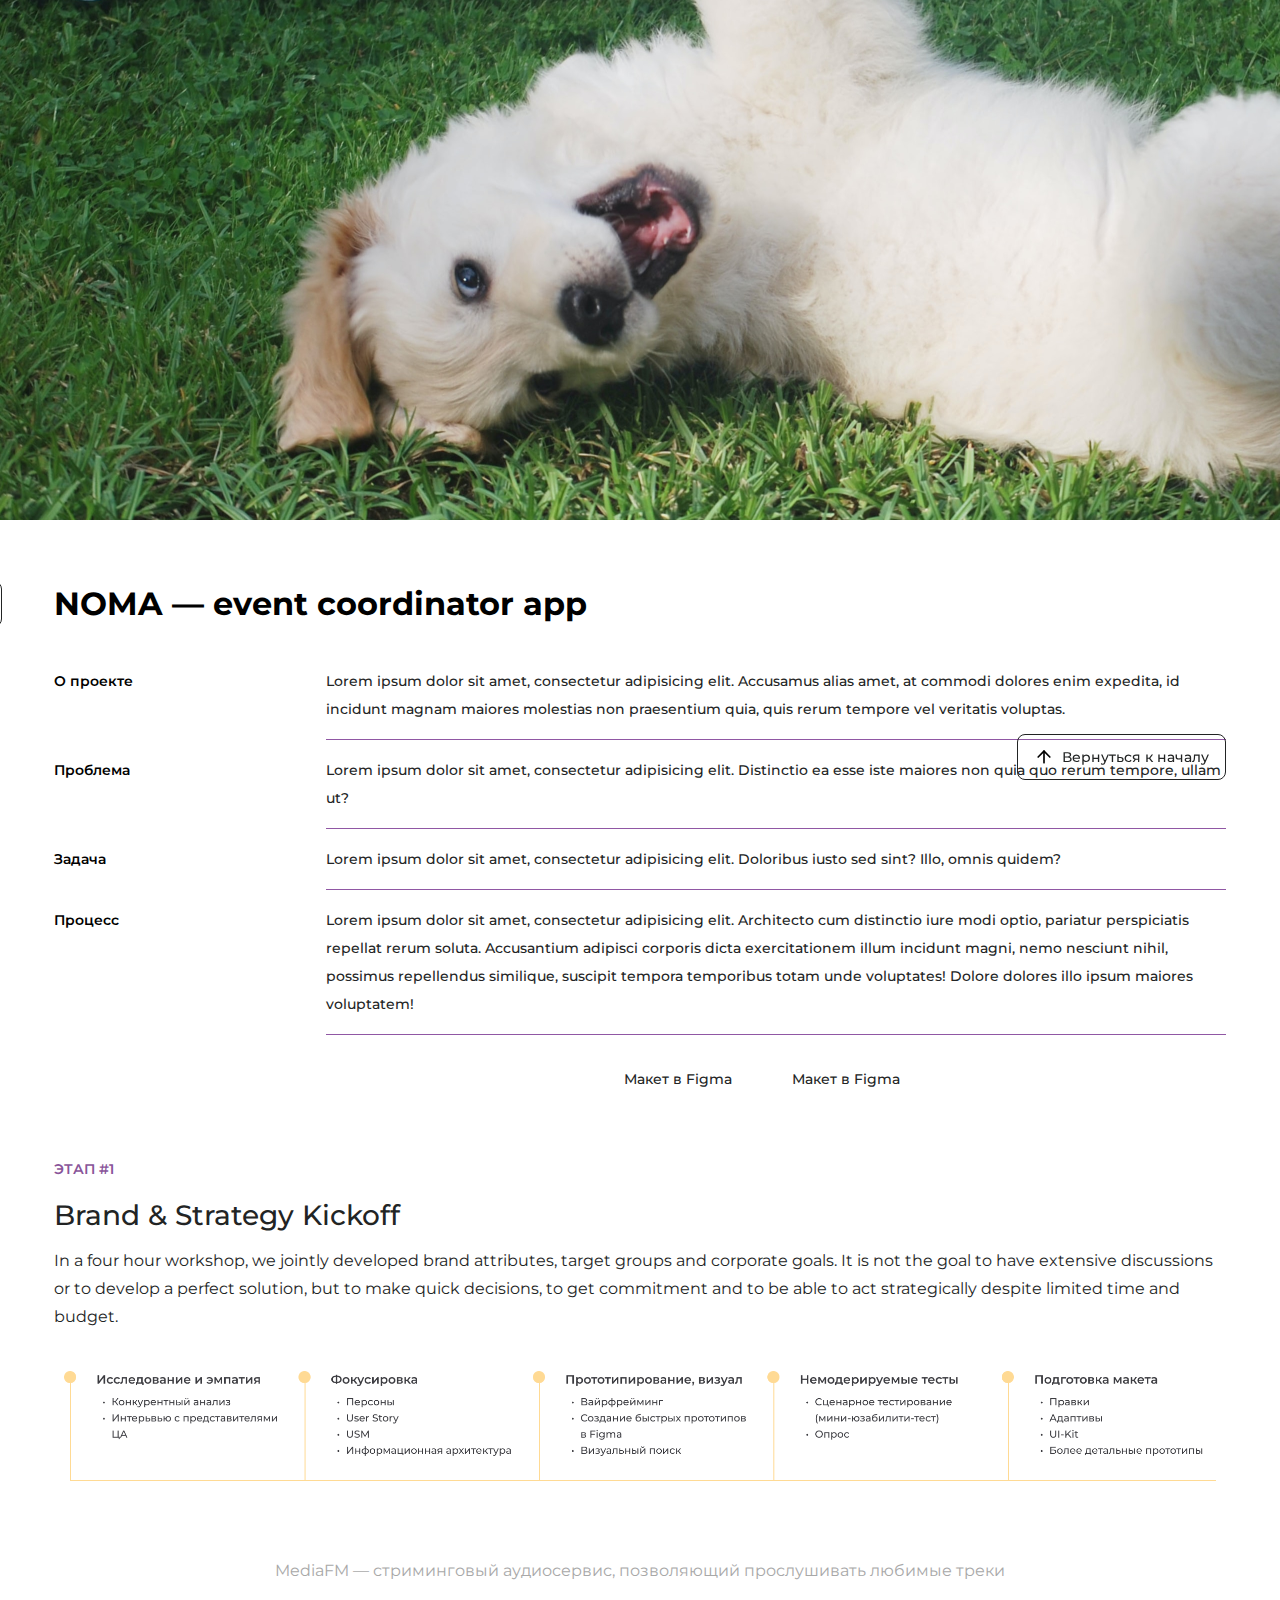
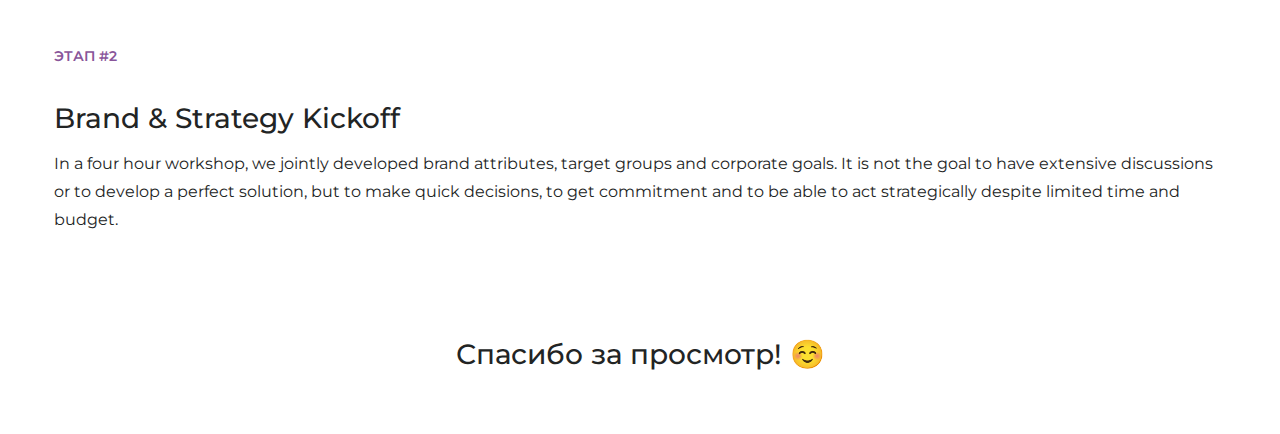
==== projects/1/index.html @ d19061b3 "update main page" ====
<!doctype html>
<html lang="ru">
<head>
    <meta charset="UTF-8">
    <meta name="viewport"
          content="width=device-width, user-scalable=no, initial-scale=1.0, maximum-scale=1.0, minimum-scale=1.0">
    <meta http-equiv="X-UA-Compatible" content="ie=edge">
    <title>Project 1</title>
    <link rel="stylesheet" href="../../styles/index.css">
    <link rel="stylesheet" href="./styles/style.css">
</head>
<body>

<header>
    <div class="cover" id="top"></div>
</header>

<main class="main" >
        <div class="main_title-wrapper inner">
            <a class="button-back" href="../../index.html">
                <button class="button small-text">
                    <svg width="20" height="20" viewBox="0 0 20 20" fill="none" xmlns="http://www.w3.org/2000/svg">
                        <path d="M6.66667 4.16669L2.5 8.33335L6.66667 12.5" stroke="black" stroke-width="1.66667" stroke-linecap="round" stroke-linejoin="round"/>
                        <path d="M2.5 8.33337H9.16667C13.7692 8.33337 17.5 12.0642 17.5 16.6667V17.5" stroke="black" stroke-width="1.66667" stroke-linecap="round" stroke-linejoin="round"/>
                    </svg>
                    На главную
                </button>
            </a>
            <h1>NOMA — event coordinator app</h1>
        </div>
        <div class="description-table inner">
            <div class="description-table_item">
                <h3 class="description-table_item-title">О проекте</h3>
                <div class="description-table_item-text small-text">Lorem ipsum dolor sit amet, consectetur adipisicing
                    elit. Accusamus alias amet, at commodi dolores enim expedita, id incidunt magnam maiores molestias
                    non praesentium quia, quis rerum tempore vel veritatis voluptas.
                </div>
            </div>
            <div class="description-table_item">
                <h3 class="description-table_item-title">Проблема</h3>
                <div class="description-table_item-text small-text">Lorem ipsum dolor sit amet, consectetur adipisicing
                    elit. Distinctio ea esse iste maiores non quia quo rerum tempore, ullam ut?
                </div>
            </div>
            <div class="description-table_item">
                <h3 class="description-table_item-title">Задача</h3>
                <div class="description-table_item-text small-text">Lorem ipsum dolor sit amet, consectetur adipisicing
                    elit. Doloribus iusto sed sint? Illo, omnis quidem?
                </div>
            </div>
            <div class="description-table_item">
                <h3 class="description-table_item-title">Процесс</h3>
                <div class="description-table_item-text small-text">Lorem ipsum dolor sit amet, consectetur adipisicing
                    elit. Architecto cum distinctio iure modi optio, pariatur perspiciatis repellat rerum soluta.
                    Accusantium adipisci corporis dicta exercitationem illum incidunt magni, nemo nesciunt nihil,
                    possimus repellendus similique, suscipit tempora temporibus totam unde voluptates! Dolore dolores
                    illo ipsum maiores voluptatem!
                </div>
            </div>
        </div>

        <div class="links">
            <div class="flex">
                <div class="small-text pointer">Макет в Figma</div>
                <div class="external-link-icon"></div>
            </div>
            <div class="flex">
                <div class="small-text pointer">Макет в Figma</div>
                <div class="external-link-icon"></div>
            </div>
        </div>

        <div class="steps">
            <div class="step">
                <h3 class="stp-count accent inner">ЭТАП #1</h3>
                <h2 class="inner">Brand & Strategy Kickoff</h2>
                <div class="normal-text inner">In a four hour workshop, we jointly developed brand attributes, target groups
                    and corporate goals. It is not the goal to have extensive discussions or to develop a perfect
                    solution, but to make quick decisions, to get commitment and to be able to act strategically despite
                    limited time and budget.
                </div>
                <div class="step-preview"></div>
                <div class="step-preview-description secondary">MediaFM — стриминговый аудиосервис, позволяющий прослушивать любимые треки</div>
            </div>
            <div class="step">
                <h3 class="step-count accent inner">ЭТАП #2</h3>
                <h2 class="inner">Brand & Strategy Kickoff</h2>
                <div class="normal-text inner">In a four hour workshop, we jointly developed brand attributes, target groups
                    and corporate goals. It is not the goal to have extensive discussions or to develop a perfect
                    solution, but to make quick decisions, to get commitment and to be able to act strategically despite
                    limited time and budget.
                </div>
            </div>
        </div>

        <h2 class="final-text">Спасибо за просмотр! ☺️</h2>

    <a href="#top">
        <button class="button back-up-button small-text">
            <svg fill="none" height="20" viewBox="0 0 20 20" width="20" xmlns="http://www.w3.org/2000/svg">
                <path d="M10 15.8333V4.16663" stroke="black" stroke-linecap="round" stroke-linejoin="round"
                      stroke-width="1.66667"/>
                <path d="M4.16675 9.99996L10.0001 4.16663L15.8334 9.99996" stroke="black" stroke-linecap="round"
                      stroke-linejoin="round" stroke-width="1.66667"/>
            </svg>
            Вернуться к началу
        </button>
    </a>
</main>

</body>
</html>
---- styles/index.css ----
@import "common.css";
---- projects/1/styles/style.css ----
.cover {
    height: 520px;
    width: 100%;
    box-shadow: 0 0 4px rgba(0, 0, 0, 0.12);
    background: url("../../../assets/images/project-1/cover.png") no-repeat;
    background-size: cover;
}

.main {
    padding: 64px;
    display: flex;
    flex-direction: column;
    justify-content: center;
    align-items: center;
    background-color: #ffffff;
}

.inner {
    width: 1172px;
}

.main_title-wrapper {
    display: flex;
    align-items: center;
    position: relative;
    margin-bottom: 44px;
}

.button-back {
    position: absolute;
    left: -200px;
}



.description-table {
    display: flex;
    flex-direction: column;
    gap: 16px;
    margin-bottom: 30px;
}

.description-table_item {
    display: flex;
    gap: 100px;
}

.description-table_item-title {
    min-width: 172px;
}

.description-table_item-text {
    border-bottom: 1px solid #9057A4;
    padding-bottom: 16px;
    flex: 1;
}

.links {
    display: flex;
    gap: 32px;
    margin-left: 272px;
}

.external-link-icon {
    width: 20px;
    height: 20px;
    background-size: contain;
    cursor: pointer;
    margin-left: 8px;
}

.steps {
    margin-top: 62px;
    display: flex;
    width: 100%;
    flex-direction: column;
    align-items: center;
    gap: 62px;
}

.step {
    display: flex;
    flex-direction: column;
    align-items: center;
    width: 100%;
    gap: 16px;
}

.secondary-step {
    background-color: #FBF9FC;
}

.step-count {
    margin-bottom: 16px;
}

.step-preview {
    min-height: 150px;
    width: 100%;
    margin: 24px 0;
    background: url("../../../assets/images/project-1/slide.png") no-repeat;
    background-size: contain;
}

.step-preview-description {
    text-align: center;
    width: 100%;
}

.final-text {
    width: 100%;
    text-align: center;
    margin-top: 104px;
}
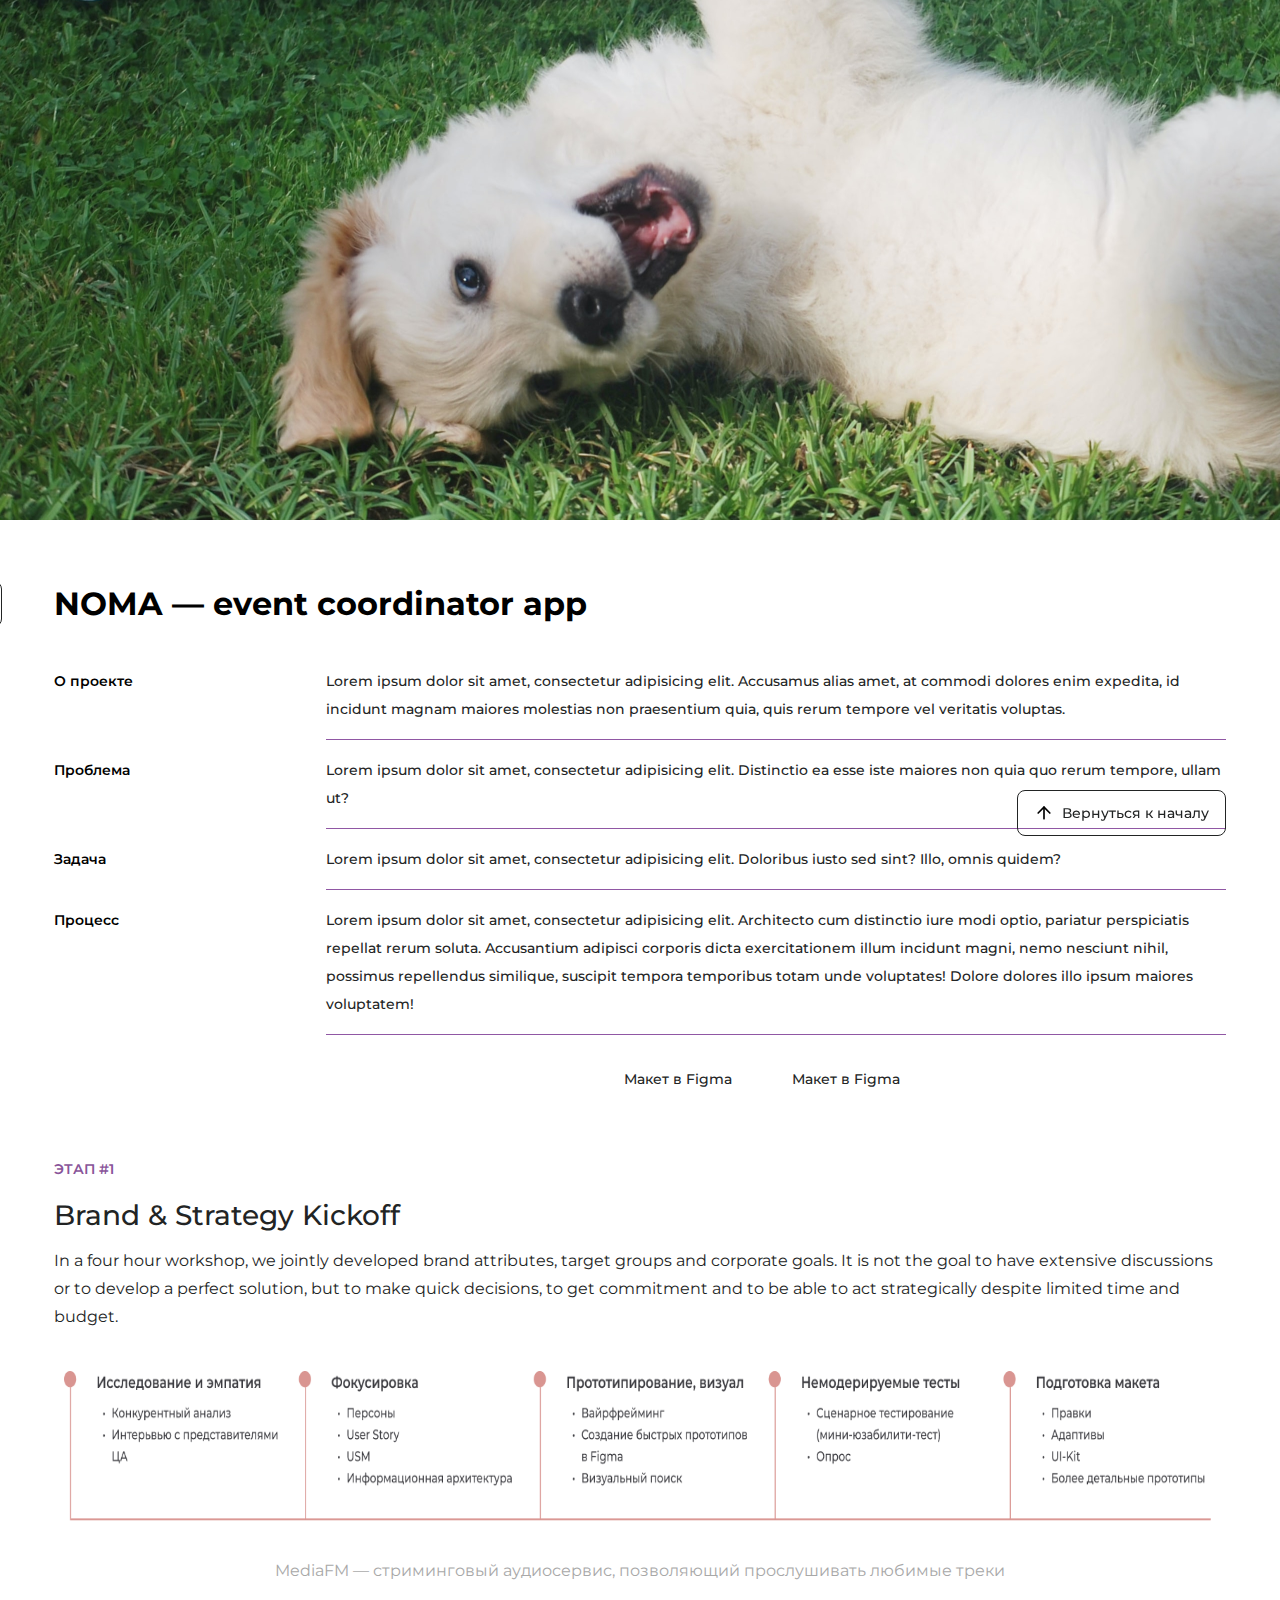
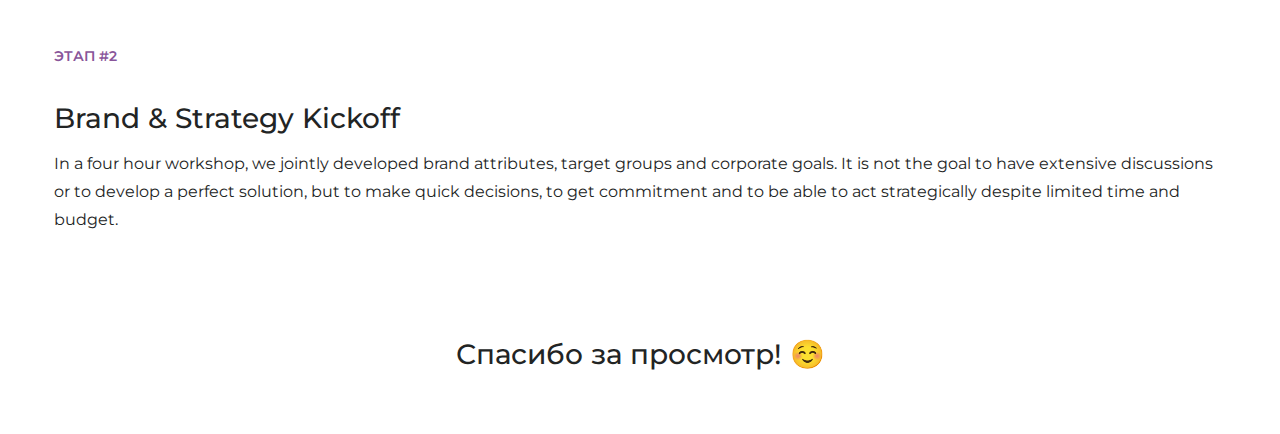
==== commit 5bd303e9: "add images to first project" ====
--- a/projects/1/index.html
+++ b/projects/1/index.html
@@ -7,7 +7,7 @@
     <meta http-equiv="X-UA-Compatible" content="ie=edge">
     <title>Project 1</title>
     <link rel="stylesheet" href="../../styles/index.css">
-    <link rel="stylesheet" href="./styles/style.css">
+    <link rel="stylesheet" href="../styles/style.css">
 </head>
 <body>
 
@@ -79,7 +79,7 @@
                     solution, but to make quick decisions, to get commitment and to be able to act strategically despite
                     limited time and budget.
                 </div>
-                <div class="step-preview"></div>
+                <img class="step-preview" src="../../assets/images/project-1/slide.png" alt="slide">
                 <div class="step-preview-description secondary">MediaFM — стриминговый аудиосервис, позволяющий прослушивать любимые треки</div>
             </div>
             <div class="step">
--- a/projects/styles/style.css
+++ b/projects/styles/style.css
@@ -0,0 +1,113 @@
+.cover {
+    height: 520px;
+    width: 100%;
+    box-shadow: 0 0 4px rgba(0, 0, 0, 0.12);
+    background: url("../../assets/images/project-1/cover.png") no-repeat;
+    background-size: cover;
+}
+
+.main {
+    padding: 64px;
+    display: flex;
+    flex-direction: column;
+    justify-content: center;
+    align-items: center;
+    background-color: #ffffff;
+}
+
+.inner {
+    width: 1172px;
+}
+
+.main_title-wrapper {
+    display: flex;
+    align-items: center;
+    position: relative;
+    margin-bottom: 44px;
+}
+
+.button-back {
+    position: absolute;
+    left: -200px;
+}
+
+
+
+.description-table {
+    display: flex;
+    flex-direction: column;
+    gap: 16px;
+    margin-bottom: 30px;
+}
+
+.description-table_item {
+    display: flex;
+    gap: 100px;
+}
+
+.description-table_item-title {
+    min-width: 172px;
+}
+
+.description-table_item-text {
+    border-bottom: 1px solid #9057A4;
+    padding-bottom: 16px;
+    flex: 1;
+}
+
+.links {
+    display: flex;
+    gap: 32px;
+    margin-left: 272px;
+}
+
+.external-link-icon {
+    width: 20px;
+    height: 20px;
+    background-size: contain;
+    cursor: pointer;
+    margin-left: 8px;
+}
+
+.steps {
+    margin-top: 62px;
+    display: flex;
+    width: 100%;
+    flex-direction: column;
+    align-items: center;
+    gap: 62px;
+}
+
+.step {
+    display: flex;
+    flex-direction: column;
+    align-items: center;
+    width: 100%;
+    gap: 16px;
+}
+
+.secondary-step {
+    background-color: #FBF9FC;
+}
+
+.step-count {
+    margin-bottom: 16px;
+}
+
+.step-preview {
+    min-height: 150px;
+    width: 100%;
+    margin: 24px 0;
+    background-size: contain;
+}
+
+.step-preview-description {
+    text-align: center;
+    width: 100%;
+}
+
+.final-text {
+    width: 100%;
+    text-align: center;
+    margin-top: 104px;
+}
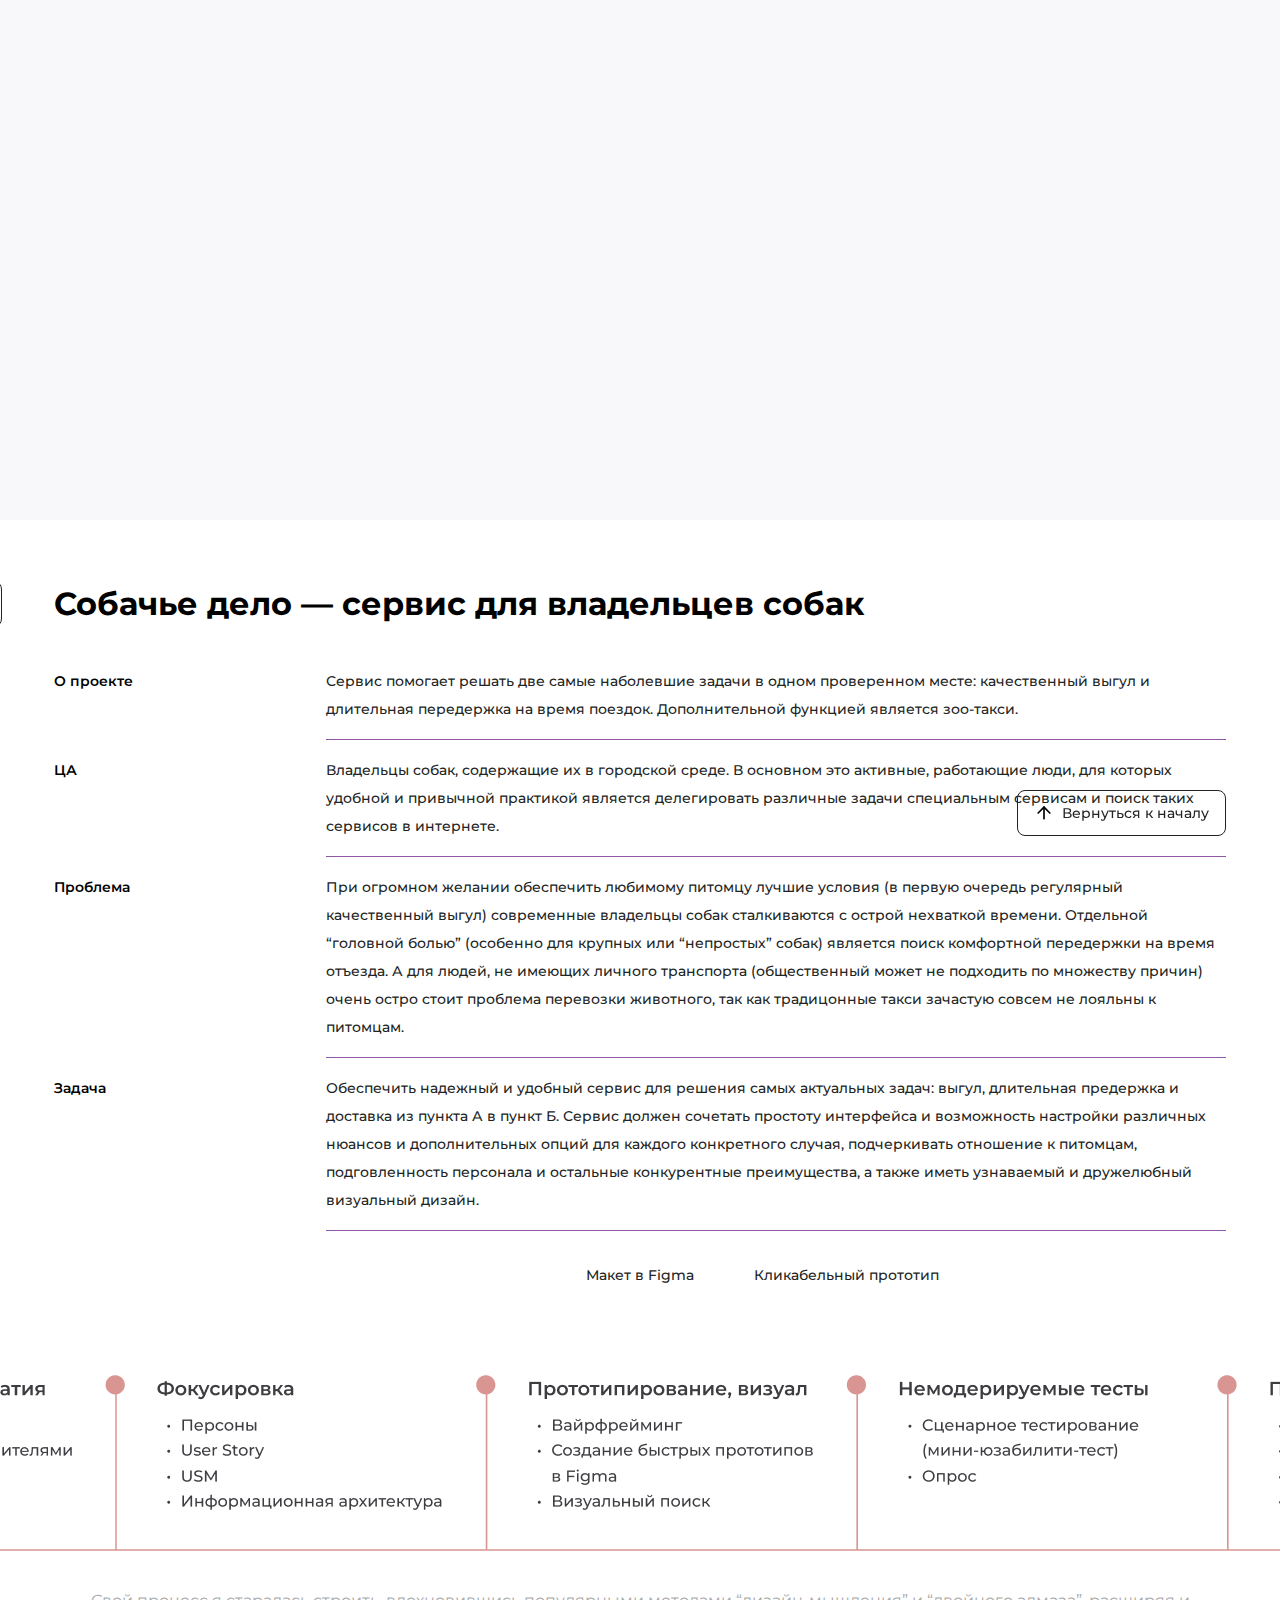
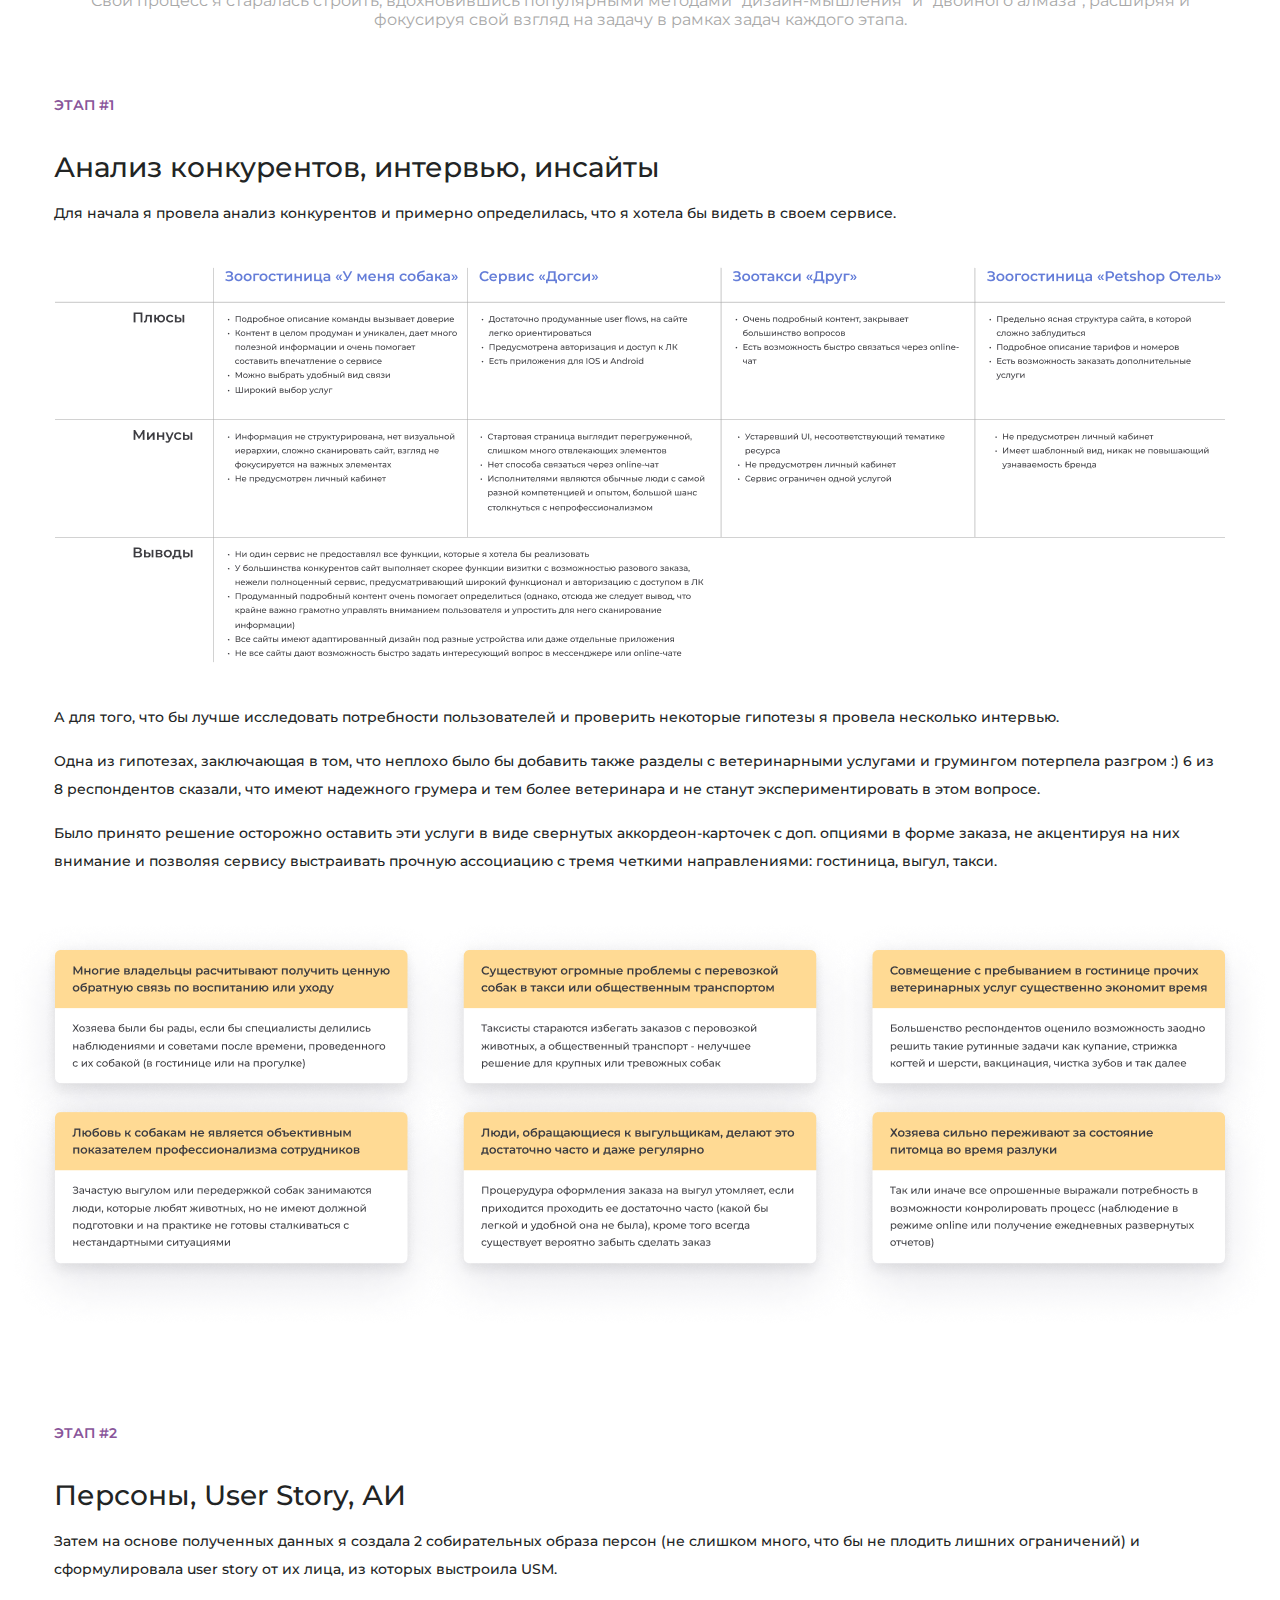
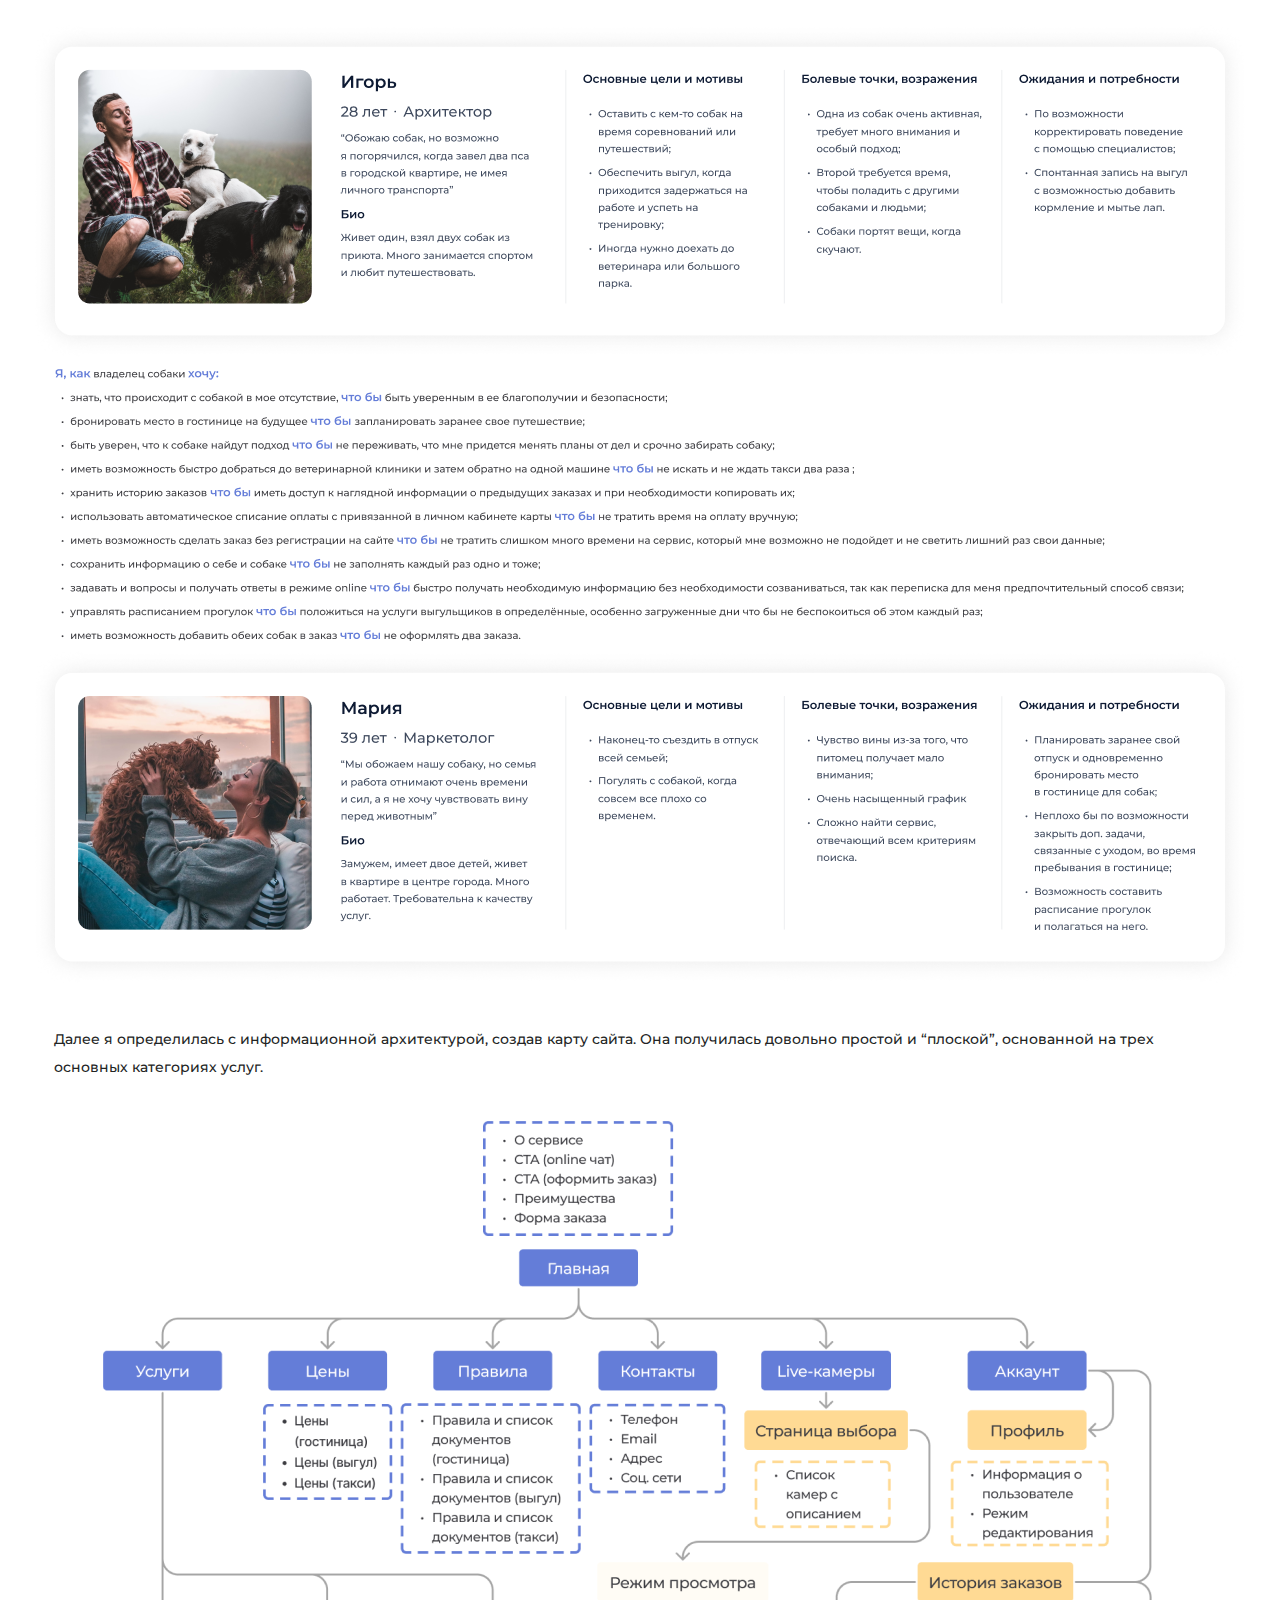
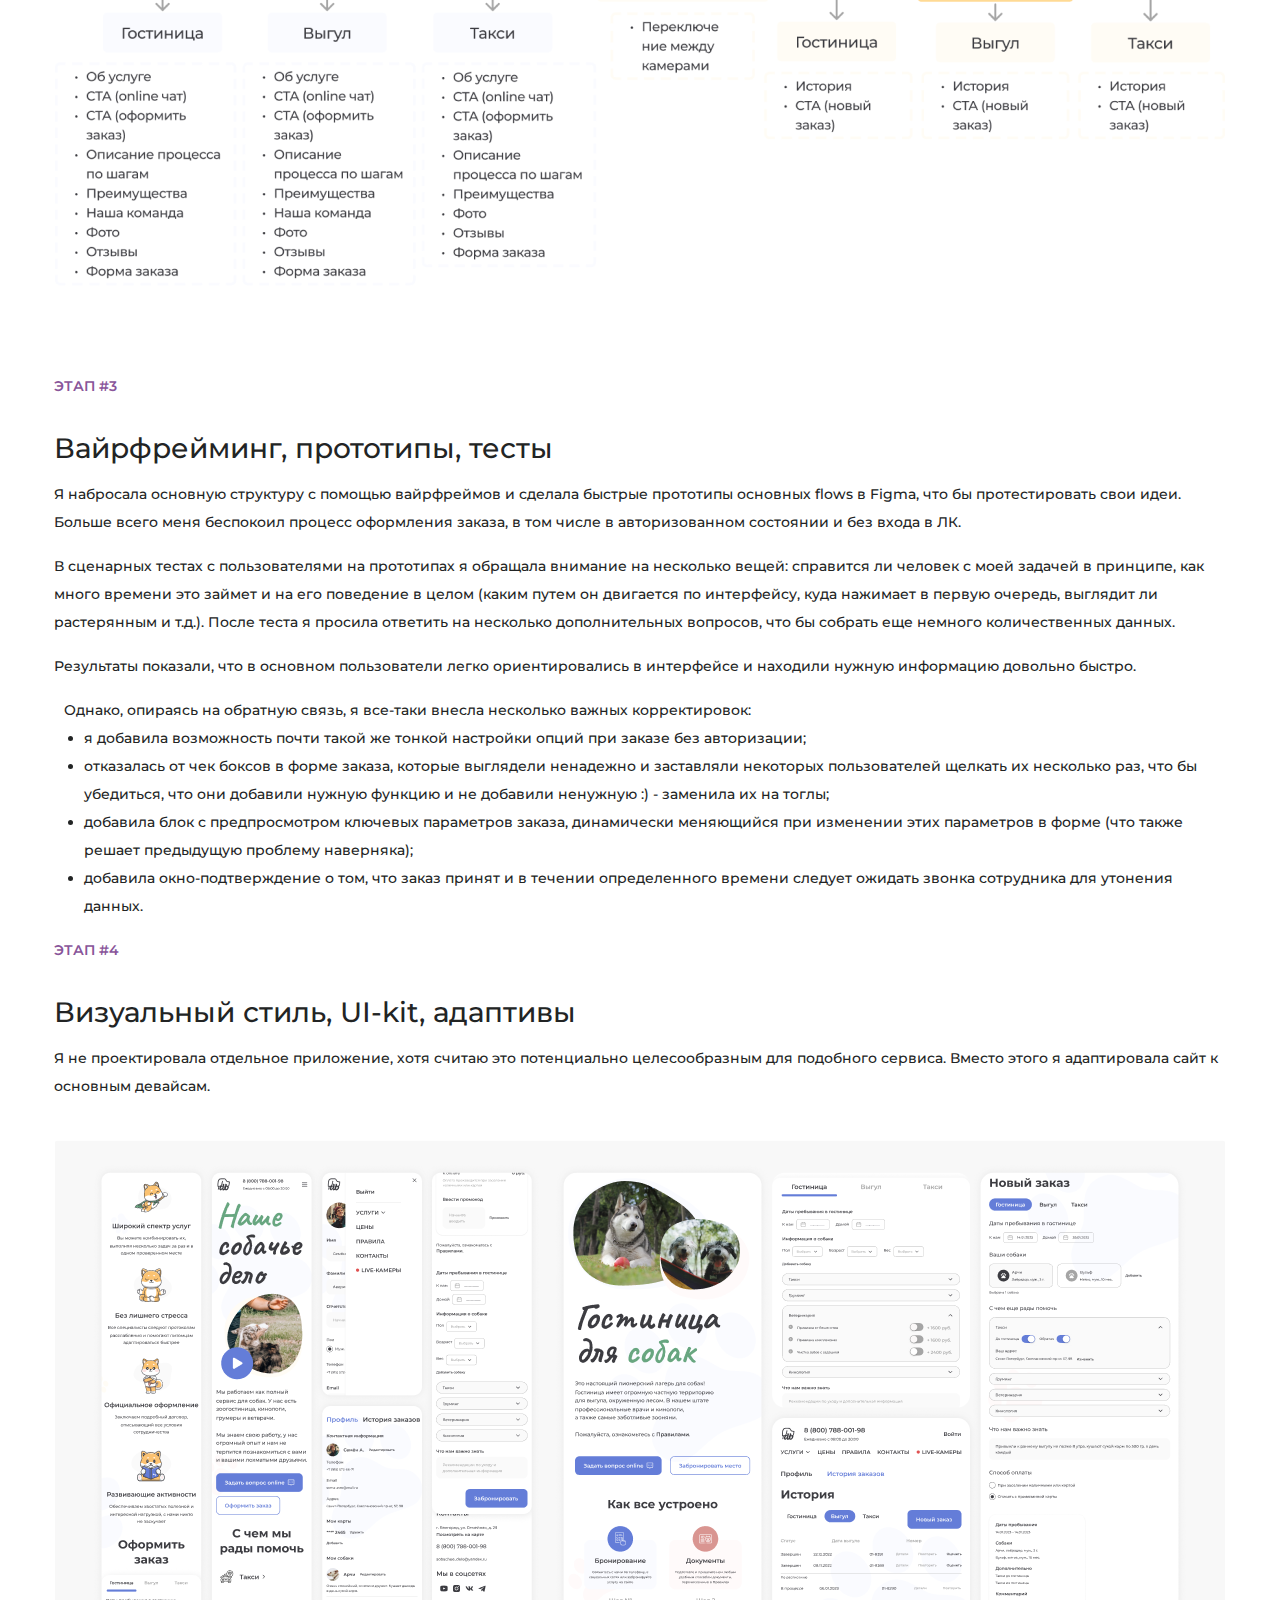
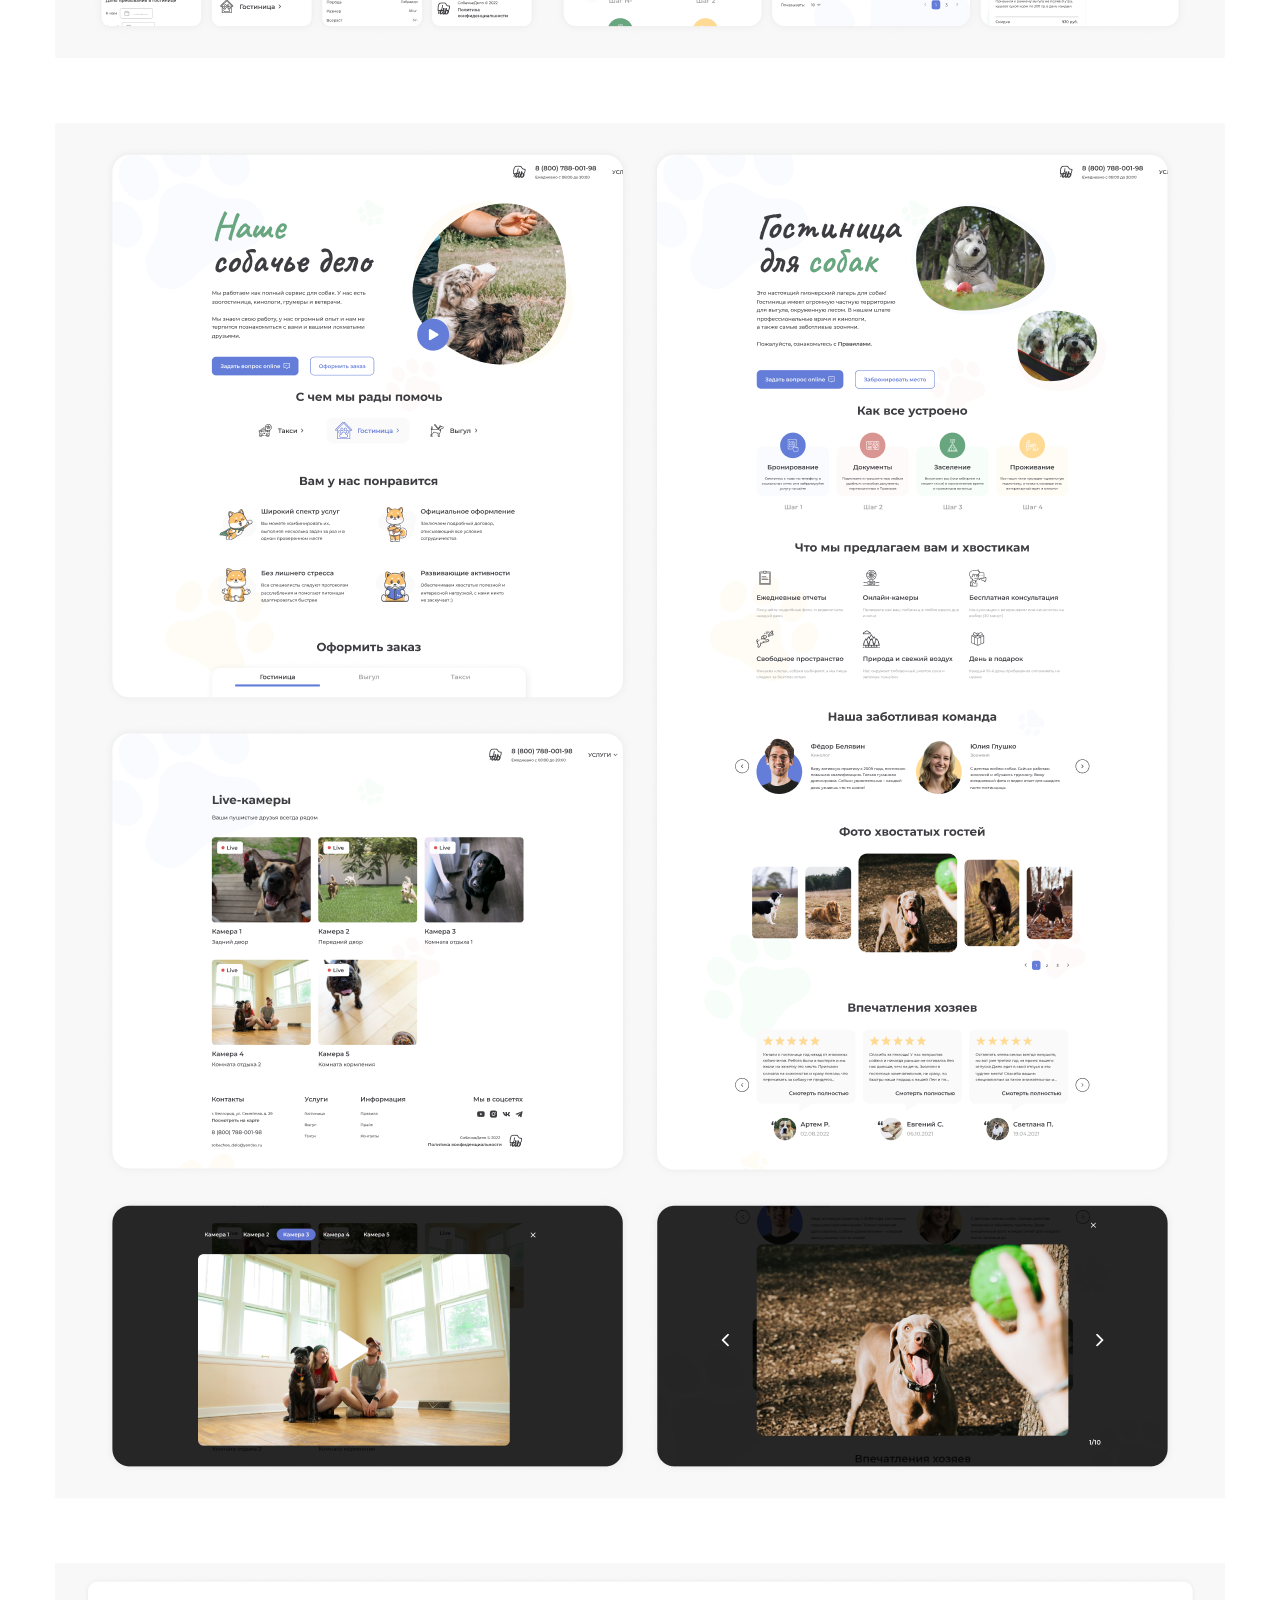
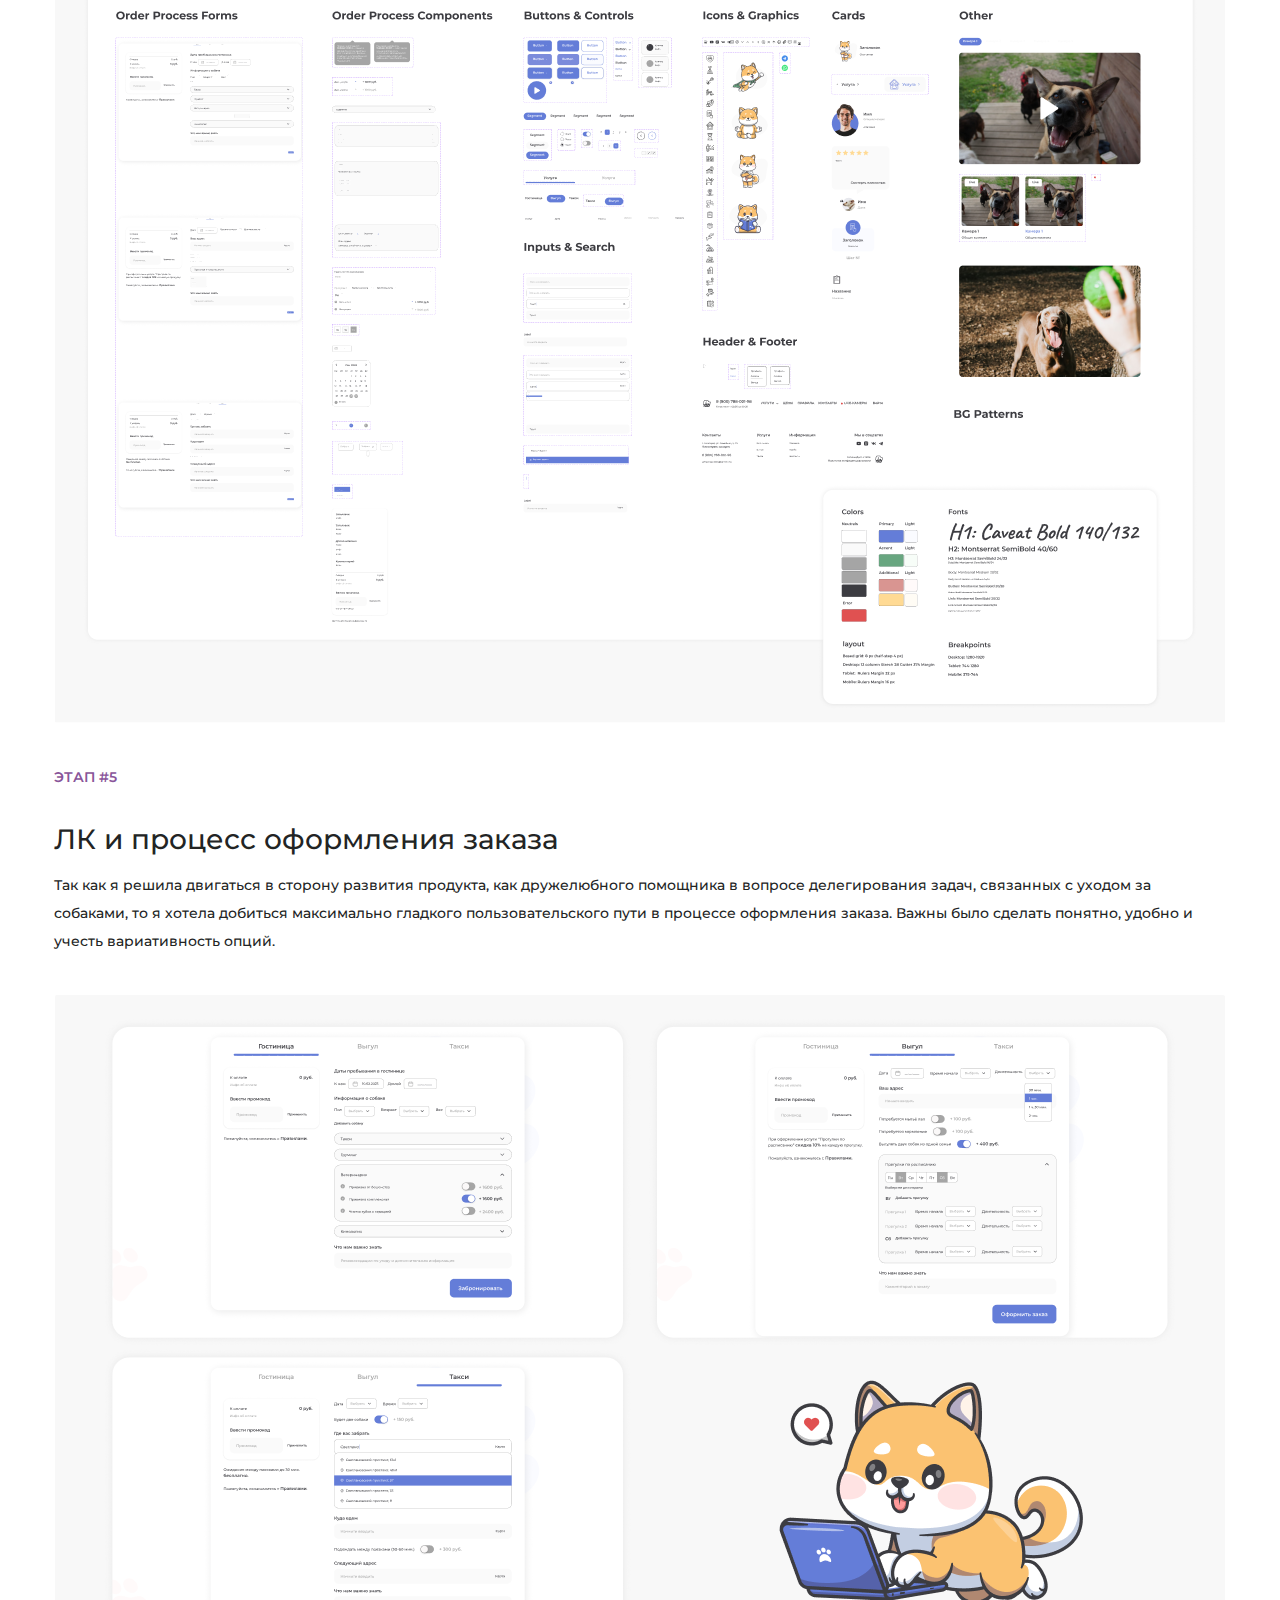
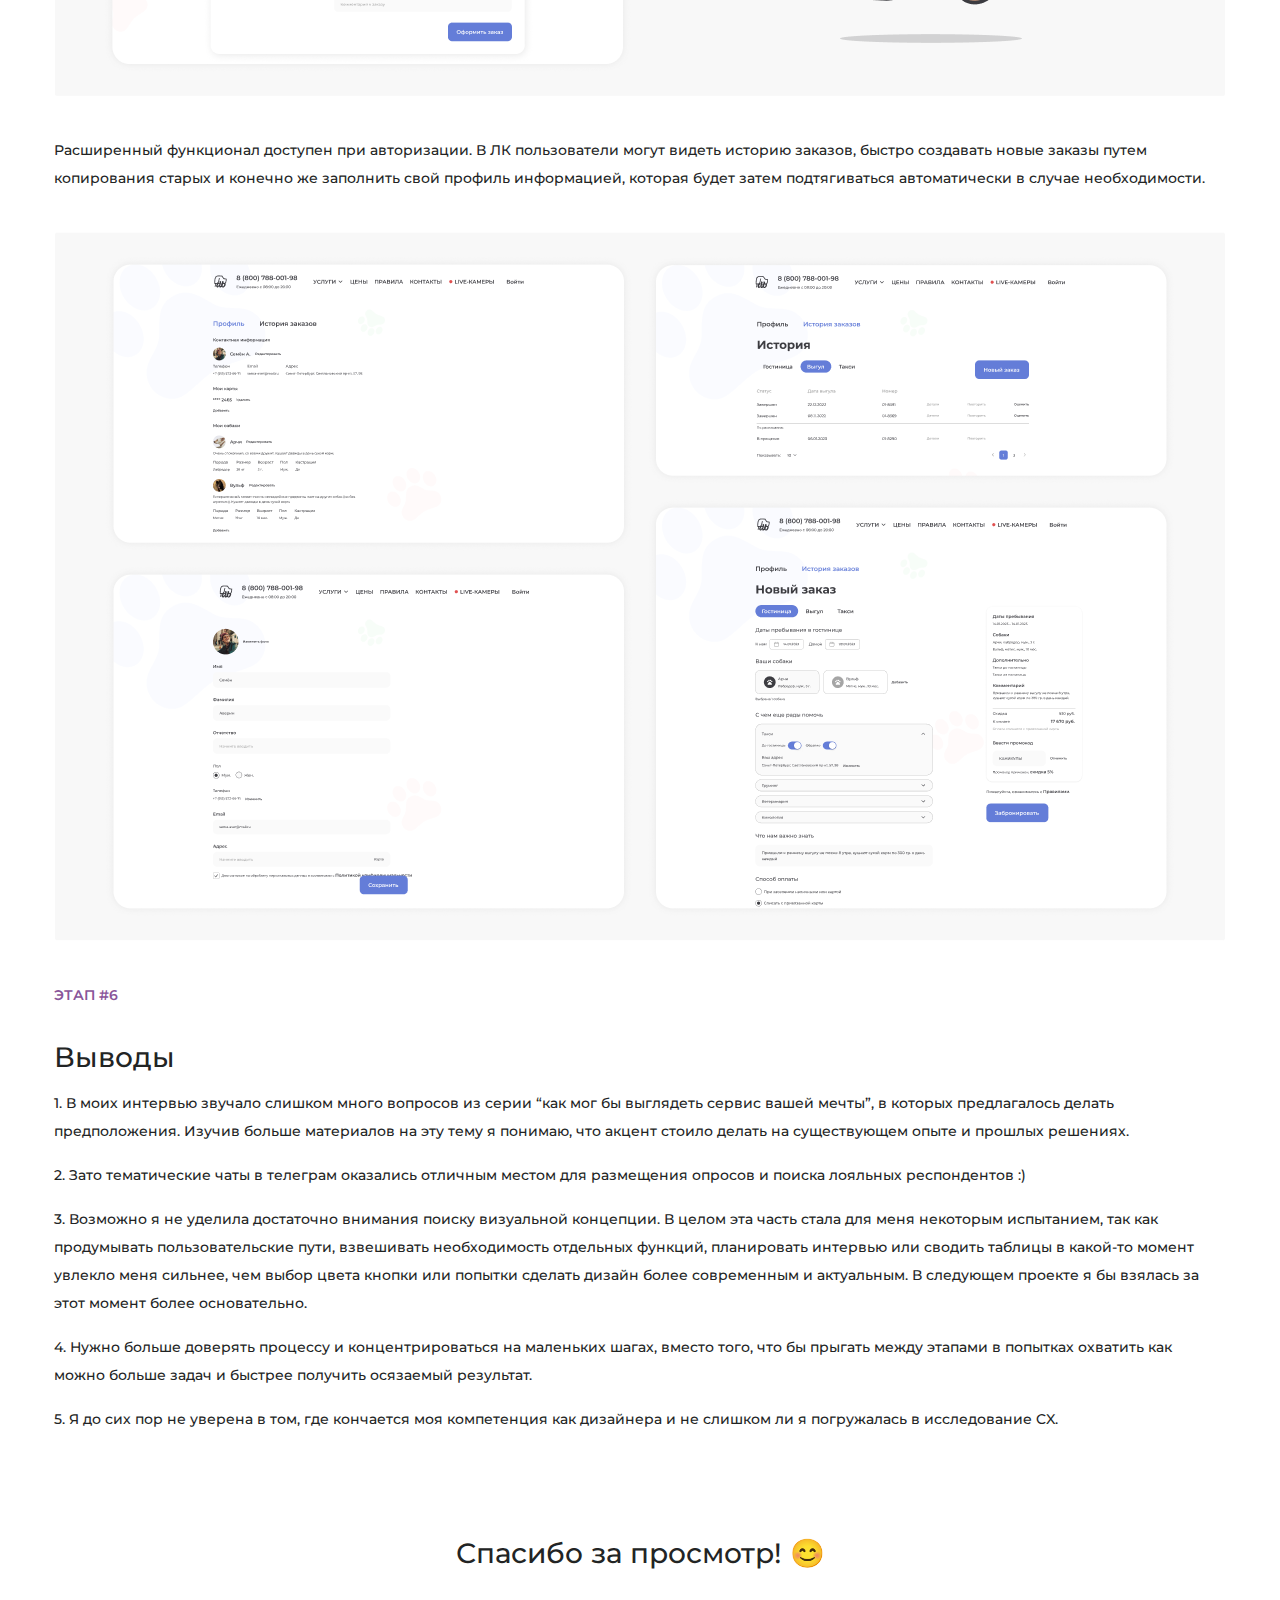
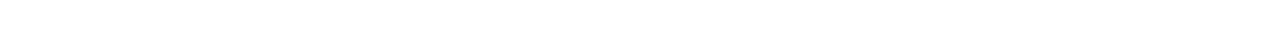
==== commit a8922201: "add content to projects 1 and 2" ====
--- a/projects/1/index.html
+++ b/projects/1/index.html
@@ -26,35 +26,27 @@
                     На главную
                 </button>
             </a>
-            <h1>NOMA — event coordinator app</h1>
+            <h1>Собачье дело — сервис для владельцев собак</h1>
         </div>
         <div class="description-table inner">
             <div class="description-table_item">
                 <h3 class="description-table_item-title">О проекте</h3>
-                <div class="description-table_item-text small-text">Lorem ipsum dolor sit amet, consectetur adipisicing
-                    elit. Accusamus alias amet, at commodi dolores enim expedita, id incidunt magnam maiores molestias
-                    non praesentium quia, quis rerum tempore vel veritatis voluptas.
+                <div class="description-table_item-text small-text">Сервис помогает решать две самые наболевшие задачи в одном проверенном месте: качественный выгул и длительная передержка на время поездок. Дополнительной функцией является зоо-такси.
                 </div>
-            </div>
+            </div> 
+            <div class="description-table_item">
+                <h3 class="description-table_item-title">ЦА</h3>
+                <div class="description-table_item-text small-text">Владельцы собак, содержащие их в городской среде. В основном это активные, работающие люди, для которых удобной и привычной практикой является делегировать различные задачи специальным сервисам и поиск таких сервисов в интернете.
+                </div>
+            </div> 
             <div class="description-table_item">
                 <h3 class="description-table_item-title">Проблема</h3>
-                <div class="description-table_item-text small-text">Lorem ipsum dolor sit amet, consectetur adipisicing
-                    elit. Distinctio ea esse iste maiores non quia quo rerum tempore, ullam ut?
+                <div class="description-table_item-text small-text">При огромном желании обеспечить любимому питомцу лучшие условия (в первую очередь регулярный качественный выгул) современные владельцы собак сталкиваются с острой нехваткой времени. Отдельной “головной болью” (особенно для крупных или “непростых” собак) является поиск комфортной передержки на время отъезда. А для людей, не имеющих личного транспорта (общественный может не подходить по множеству причин) очень остро стоит проблема перевозки животного, так как традицонные такси зачастую совсем не лояльны к питомцам. 
                 </div>
             </div>
             <div class="description-table_item">
                 <h3 class="description-table_item-title">Задача</h3>
-                <div class="description-table_item-text small-text">Lorem ipsum dolor sit amet, consectetur adipisicing
-                    elit. Doloribus iusto sed sint? Illo, omnis quidem?
-                </div>
-            </div>
-            <div class="description-table_item">
-                <h3 class="description-table_item-title">Процесс</h3>
-                <div class="description-table_item-text small-text">Lorem ipsum dolor sit amet, consectetur adipisicing
-                    elit. Architecto cum distinctio iure modi optio, pariatur perspiciatis repellat rerum soluta.
-                    Accusantium adipisci corporis dicta exercitationem illum incidunt magni, nemo nesciunt nihil,
-                    possimus repellendus similique, suscipit tempora temporibus totam unde voluptates! Dolore dolores
-                    illo ipsum maiores voluptatem!
+                <div class="description-table_item-text small-text">Обеспечить надежный и удобный сервис для решения самых актуальных задач: выгул, длительная предержка и доставка из пункта А в пункт Б. Сервис должен сочетать простоту интерфейса и возможность настройки различных нюансов и дополнительных опций для каждого конкретного случая, подчеркивать отношение к питомцам, подговленность персонала и остальные конкурентные преимущества, а также иметь узнаваемый и дружелюбный визуальный дизайн.
                 </div>
             </div>
         </div>
@@ -65,35 +57,103 @@
                 <div class="external-link-icon"></div>
             </div>
             <div class="flex">
-                <div class="small-text pointer">Макет в Figma</div>
+                <div class="small-text pointer">Кликабельный прототип</div>
                 <div class="external-link-icon"></div>
             </div>
         </div>
 
         <div class="steps">
             <div class="step">
-                <h3 class="stp-count accent inner">ЭТАП #1</h3>
-                <h2 class="inner">Brand & Strategy Kickoff</h2>
-                <div class="normal-text inner">In a four hour workshop, we jointly developed brand attributes, target groups
-                    and corporate goals. It is not the goal to have extensive discussions or to develop a perfect
-                    solution, but to make quick decisions, to get commitment and to be able to act strategically despite
-                    limited time and budget.
+                <img class="step-preview" src="../../assets/images/project-1-db/my-process 2.png" alt="slide">
+                <div class="step-preview-description secondary">Свой процесс я старалась строить, вдохновившись популярными методами “дизайн-мышления” и “двойного алмаза”, расширяя и фокусируя свой взгляд на задачу в рамках задач каждого этапа.</div>
+            </div>
+            <div class="step">
+                <h3 class="step-count accent inner">ЭТАП #1</h3>
+                <h2 class="inner">Анализ конкурентов, интервью, инсайты</h2>
+                <div class="small-text inner">Для начала я провела анализ конкурентов и примерно определилась, что я хотела бы видеть в своем сервисе. 
                 </div>
-                <img class="step-preview" src="../../assets/images/project-1/slide.png" alt="slide">
-                <div class="step-preview-description secondary">MediaFM — стриминговый аудиосервис, позволяющий прослушивать любимые треки</div>
+                <img class="step-preview" src="../../assets/images/project-1-db/competitors.png" alt="slide">
+                <div class="small-text inner">А для того, что бы лучше исследовать потребности пользователей и проверить некоторые гипотезы я провела несколько интервью. 
+                </div>
+                <div class="small-text inner">Одна из гипотезах, заключающая в том, что неплохо было бы добавить также разделы с ветеринарными услугами и 
+                    грумингом потерпела разгром :) 6 из 8 респондентов сказали, что имеют надежного грумера и тем более ветеринара и не станут экспериментировать в этом вопросе. 
+                </div>
+                <div class="small-text inner">
+                    Было принято решение осторожно оставить эти услуги в виде свернутых аккордеон-карточек с доп. опциями в форме заказа, не акцентируя на них внимание и 
+                    позволяя сервису выстраивать прочную ассоциацию с тремя четкими направлениями: гостиница, выгул, такси.
+                </div>
+                <img class="step-preview" src="../../assets/images/project-1-db/insights.png" alt="slide">
             </div>
             <div class="step">
                 <h3 class="step-count accent inner">ЭТАП #2</h3>
-                <h2 class="inner">Brand & Strategy Kickoff</h2>
-                <div class="normal-text inner">In a four hour workshop, we jointly developed brand attributes, target groups
-                    and corporate goals. It is not the goal to have extensive discussions or to develop a perfect
-                    solution, but to make quick decisions, to get commitment and to be able to act strategically despite
-                    limited time and budget.
+                <h2 class="inner">Персоны, User Story, АИ</h2>
+                <div class="small-text inner">Затем на основе полученных данных я создала 2 собирательных образа персон (не слишком много, что бы не плодить лишних ограничений) и сформулировала user story от их лица, из которых выстроила USM.
+                </div>
+                <img class="step-preview" src="../../assets/images/project-1-db/persons-and-user-stories.png" alt="slide">
+                <div class="small-text inner">Далее я определилась с информационной архитектурой, создав карту сайта.  Она получилась довольно простой и “плоской”, основанной на трех основных категориях услуг. 
+                </div>
+                <img class="step-preview" src="../../assets/images/project-1-db/IA.png" alt="slide">
+            </div>
+            <div class="step">
+                <h3 class="step-count accent inner">ЭТАП #3</h3>
+                <h2 class="inner">Вайрфрейминг, прототипы, тесты</h2>
+                <div class="small-text inner">Я набросала основную структуру с помощью вайрфреймов и сделала быстрые прототипы основных flows в Figma, что бы протестировать свои идеи. Больше всего меня беспокоил процесс оформления заказа, в том числе в авторизованном состоянии и без входа в ЛК.
+                </div>
+                <div class="small-text inner">В сценарных тестах с пользователями на прототипах я обращала внимание на несколько вещей: справится ли человек с моей задачей в принципе, как много времени это займет и на его поведение в целом (каким путем он двигается по интерфейсу, куда нажимает в первую очередь, выглядит ли растерянным и т.д.). После теста я просила ответить на несколько дополнительных вопросов, что бы собрать еще немного количественных данных.
+                </div>
+                <div class="small-text inner">Результаты показали, что в основном пользователи легко ориентировались в интерфейсе и находили нужную информацию довольно быстро. 
+                </div>
+                <div class="list small-text">
+                    <div class="list_header">Однако, опираясь на обратную связь, я все-таки внесла несколько важных корректировок:
+                    </div>
+                    <ul class="list_items ">
+                        <li class="list_item">я добавила возможность почти такой же тонкой настройки опций при заказе без авторизации;
+                        </li>
+                        <li class="list_item">отказалась от чек боксов в форме заказа, которые выглядели ненадежно и заставляли некоторых пользователей щелкать их несколько раз, что бы убедиться, что они добавили нужную функцию и не добавили ненужную :) - заменила их на тоглы;
+                        </li>
+                        <li class="list_item">добавила блок с предпросмотром ключевых параметров заказа, динамически меняющийся при изменении этих параметров в форме (что также решает предыдущую проблему наверняка);
+                        </li>
+                        <li class="list_item">добавила окно-подтверждение о том, что заказ принят и в течении определенного времени следует ожидать звонка сотрудника для утонения данных.
+                        </li>
+                    </ul>
+                </div>
+                <div class="step">
+                    <h3 class="step-count accent inner">ЭТАП #4</h3>
+                    <h2 class="inner">Визуальный стиль, UI-kit, адаптивы </h2>
+                    <div class="small-text inner">Я не проектировала отдельное приложение, хотя считаю это потенциально целесообразным для подобного сервиса. Вместо этого я адаптировала сайт к основным девайсам.
+                    </div>
+                </div>
+                <img class="step-preview" src="../../assets/images/project-1-db/adaptation.png" alt="slide">
+                <img class="step-preview" src="../../assets/images/project-1-db/site.png" alt="slide">
+                <img class="step-preview" src="../../assets/images/project-1-db/library.png" alt="slide">
+                <div class="step">
+                    <h3 class="step-count accent inner">ЭТАП #5</h3>
+                    <h2 class="inner">ЛК и процесс оформления заказа </h2>
+                    <div class="small-text inner">Так как я решила двигаться в сторону развития продукта, как дружелюбного помощника в вопросе делегирования задач, связанных с уходом за собаками, то я хотела добиться максимально гладкого пользовательского пути в процессе оформления заказа. Важны было сделать понятно, удобно и учесть вариативность опций. 
+                    </div>
+                    <img class="step-preview" src="../../assets/images/project-1-db/order-process.png" alt="slide">
+                    <div class="small-text inner">Расширенный функционал доступен при авторизации. В ЛК пользователи могут видеть историю заказов, быстро создавать новые заказы путем копирования старых и конечно же заполнить свой профиль информацией, которая будет затем подтягиваться автоматически в случае необходимости.
+                    </div>
+                    <img class="step-preview" src="../../assets/images/project-1-db/account.png" alt="slide">
+                </div>
+                <div class="step">
+                    <h3 class="step-count accent inner">ЭТАП #6</h3>
+                    <h2 class="inner">Выводы</h2>
+                    <div class="small-text inner">1. В моих интервью звучало слишком много вопросов из серии “как мог бы выглядеть сервис вашей мечты”, в которых предлагалось делать предположения. Изучив больше материалов на эту тему я понимаю, что акцент стоило делать на существующем опыте и прошлых решениях.
+                    </div>
+                    <div class="small-text inner">2. Зато тематические чаты в телеграм оказались отличным местом для размещения опросов и поиска лояльных респондентов :)
+                    </div>
+                    <div class="small-text inner">3. Возможно я не уделила достаточно внимания поиску визуальной концепции. В целом эта часть стала для меня некоторым испытанием, так как продумывать пользовательские пути, взвешивать необходимость отдельных функций, планировать интервью или сводить таблицы в какой-то момент увлекло меня сильнее, чем выбор цвета кнопки или попытки сделать дизайн более современным и актуальным. В следующем проекте я бы взялась за этот момент более основательно.
+                    </div>
+                    <div class="small-text inner">4. Нужно больше доверять процессу и концентрироваться на маленьких шагах, вместо того, что бы прыгать между этапами в попытках охватить как можно больше задач и быстрее получить осязаемый результат.  
+                    </div>
+                    <div class="small-text inner">5. Я до сих пор не уверена в том, где кончается моя компетенция как дизайнера и не слишком ли я погружалась в исследование CX.  
+                    </div>
                 </div>
             </div>
         </div>
 
-        <h2 class="final-text">Спасибо за просмотр! ☺️</h2>
+        <h2 class="final-text">Спасибо за просмотр! 😊</h2>
 
     <a href="#top">
         <button class="button back-up-button small-text">
--- a/projects/styles/style.css
+++ b/projects/styles/style.css
@@ -96,7 +96,6 @@
 
 .step-preview {
     min-height: 150px;
-    width: 100%;
     margin: 24px 0;
     background-size: contain;
 }
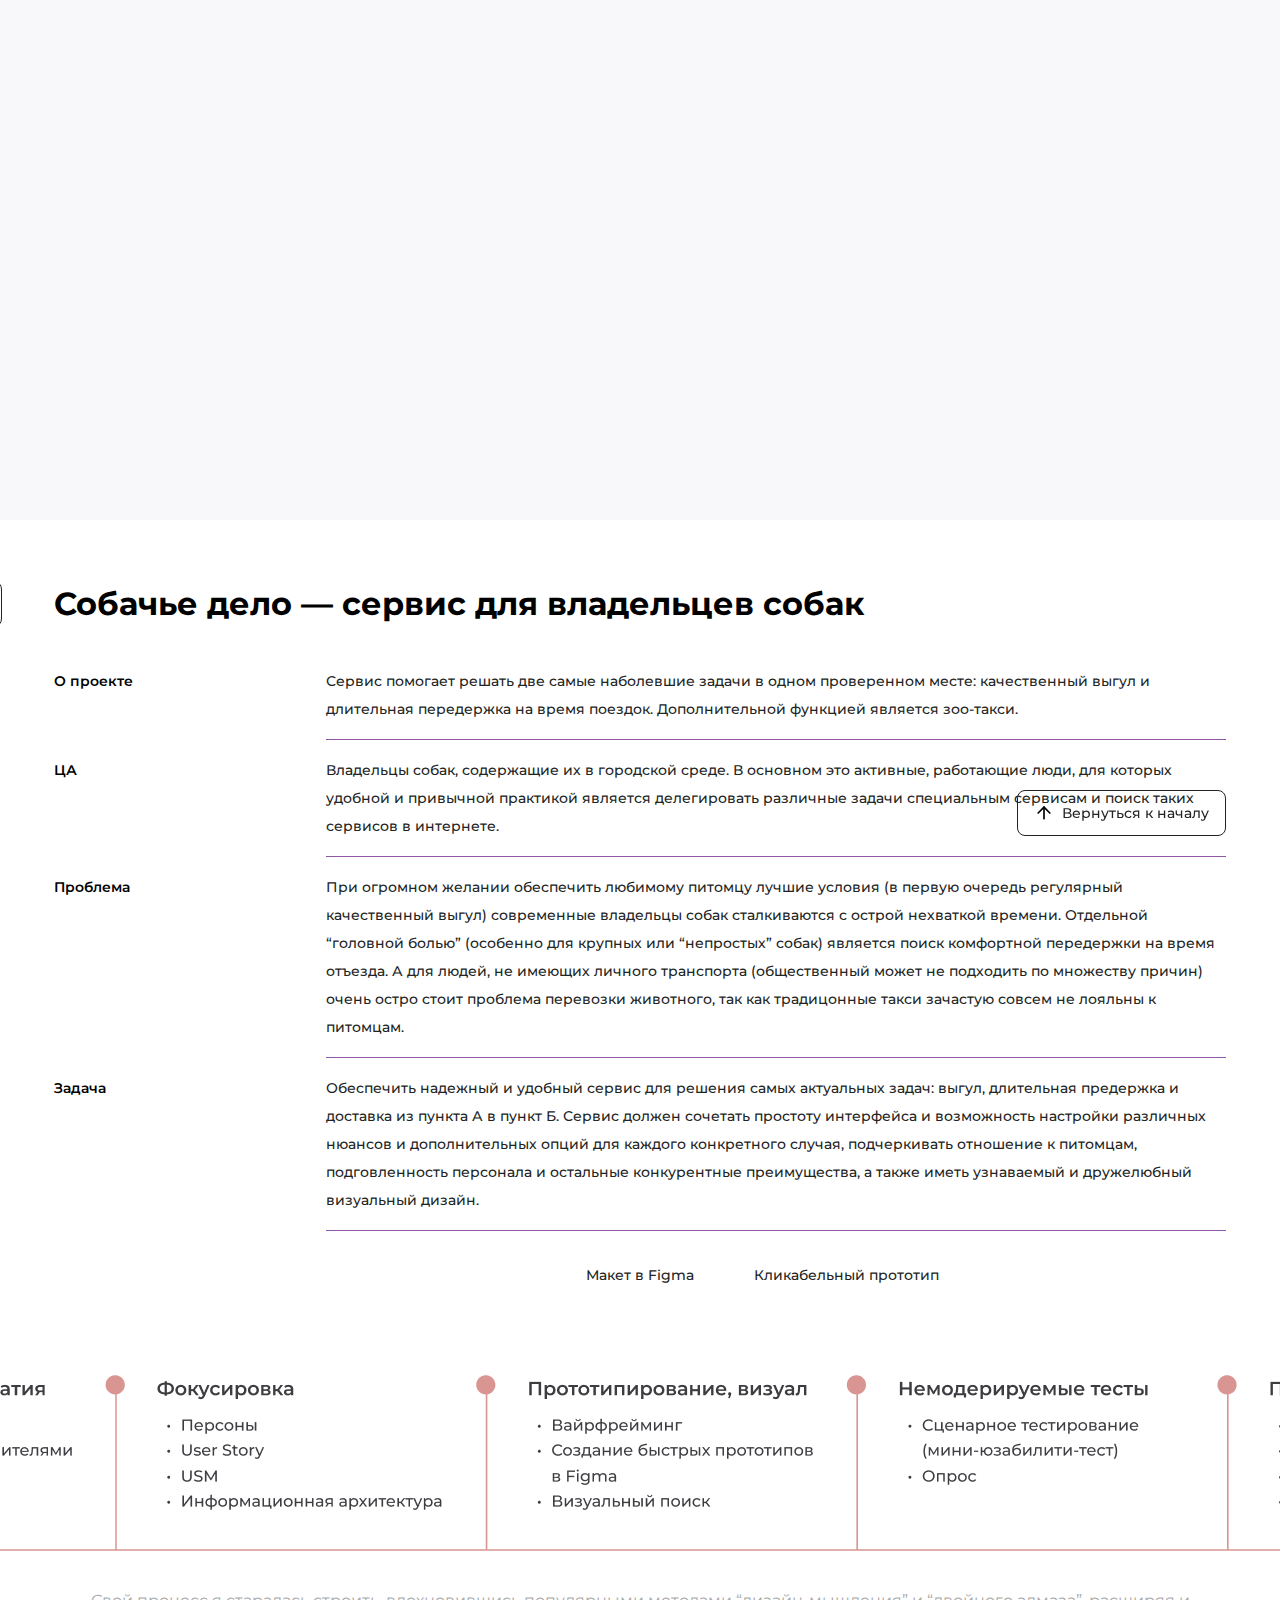
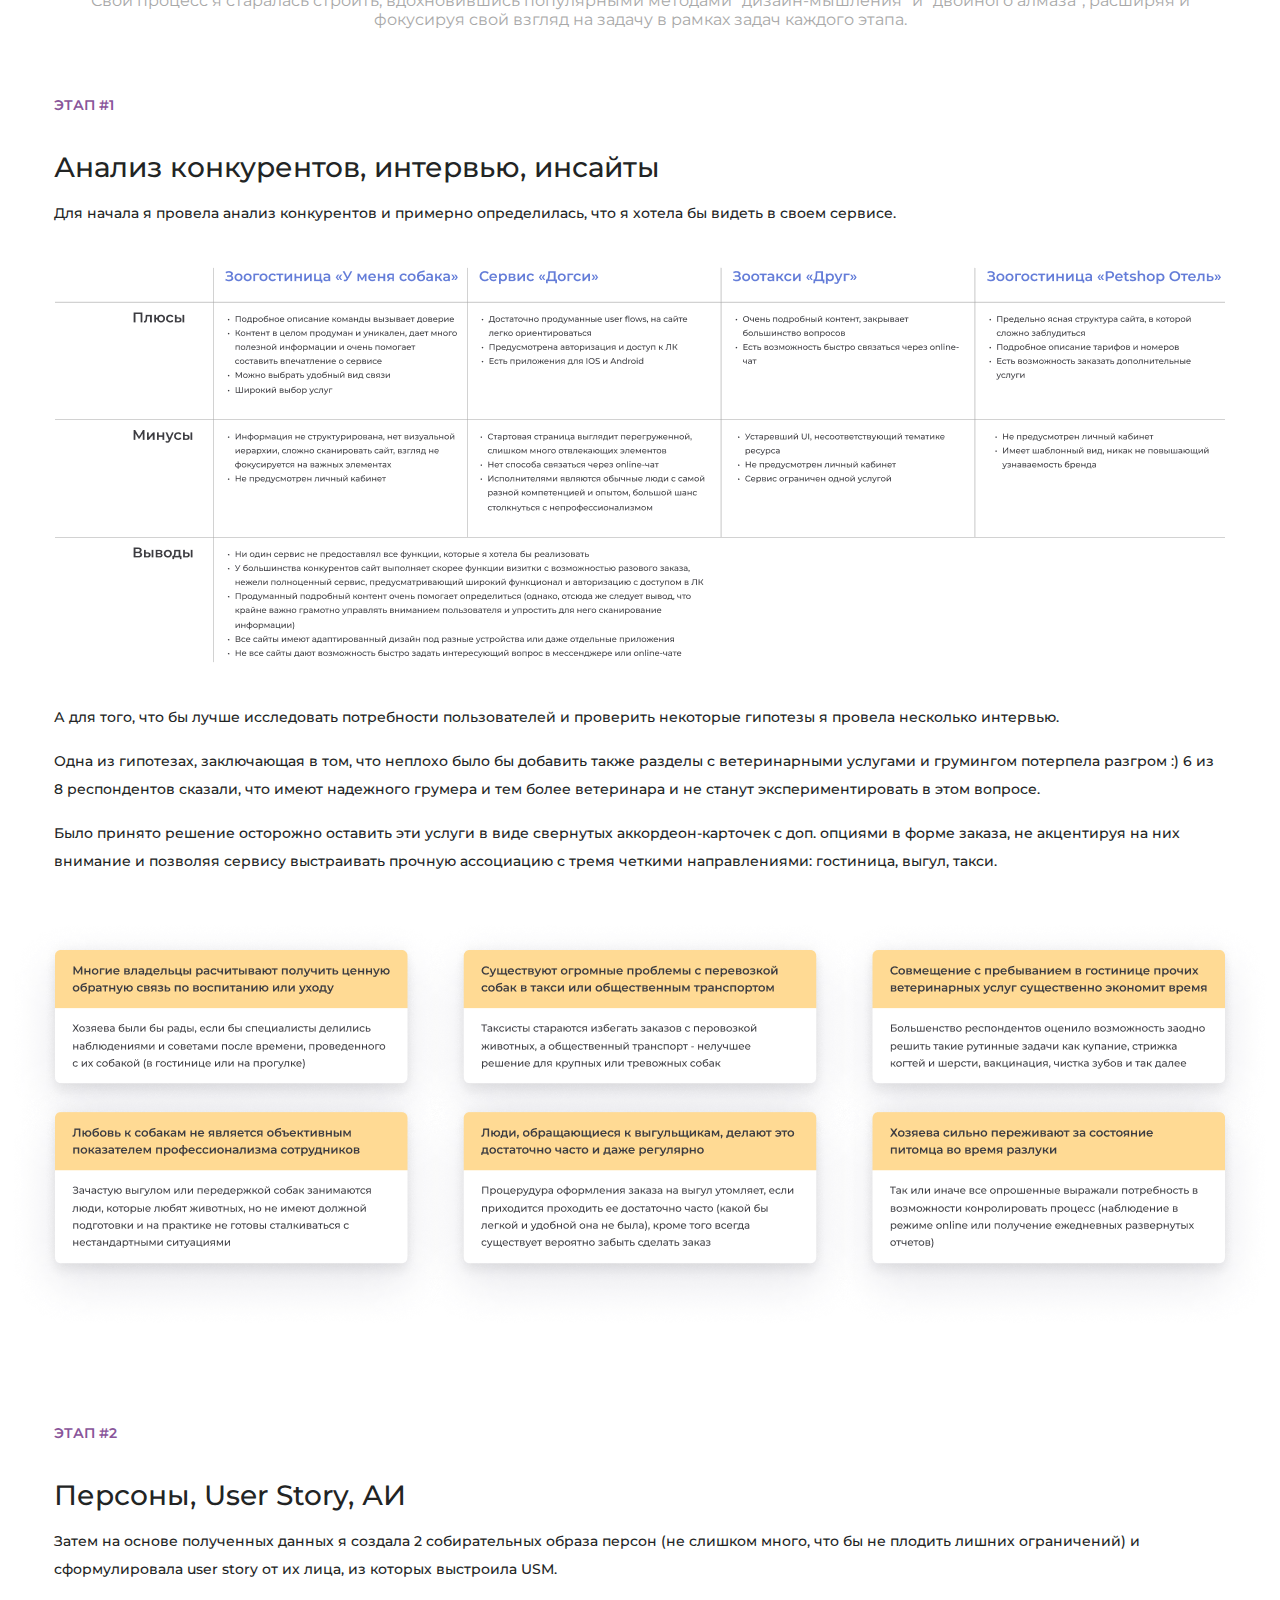
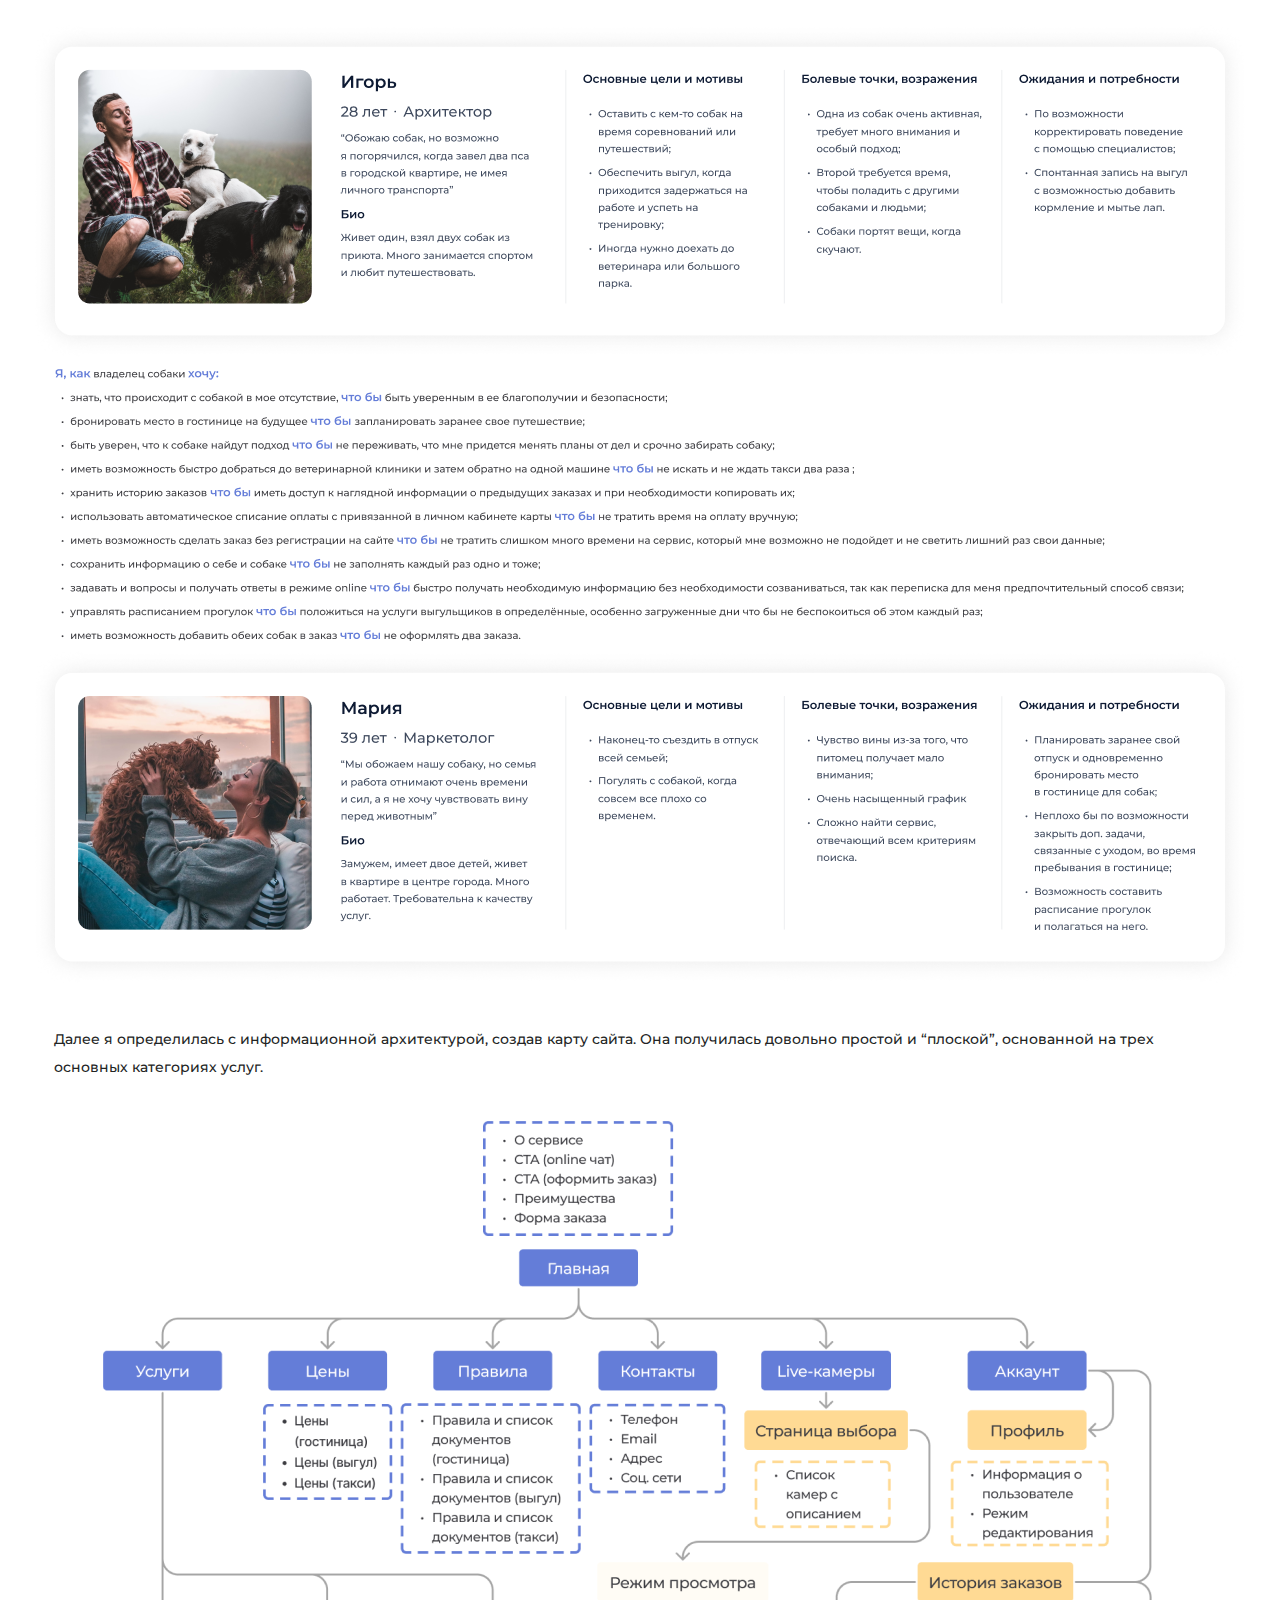
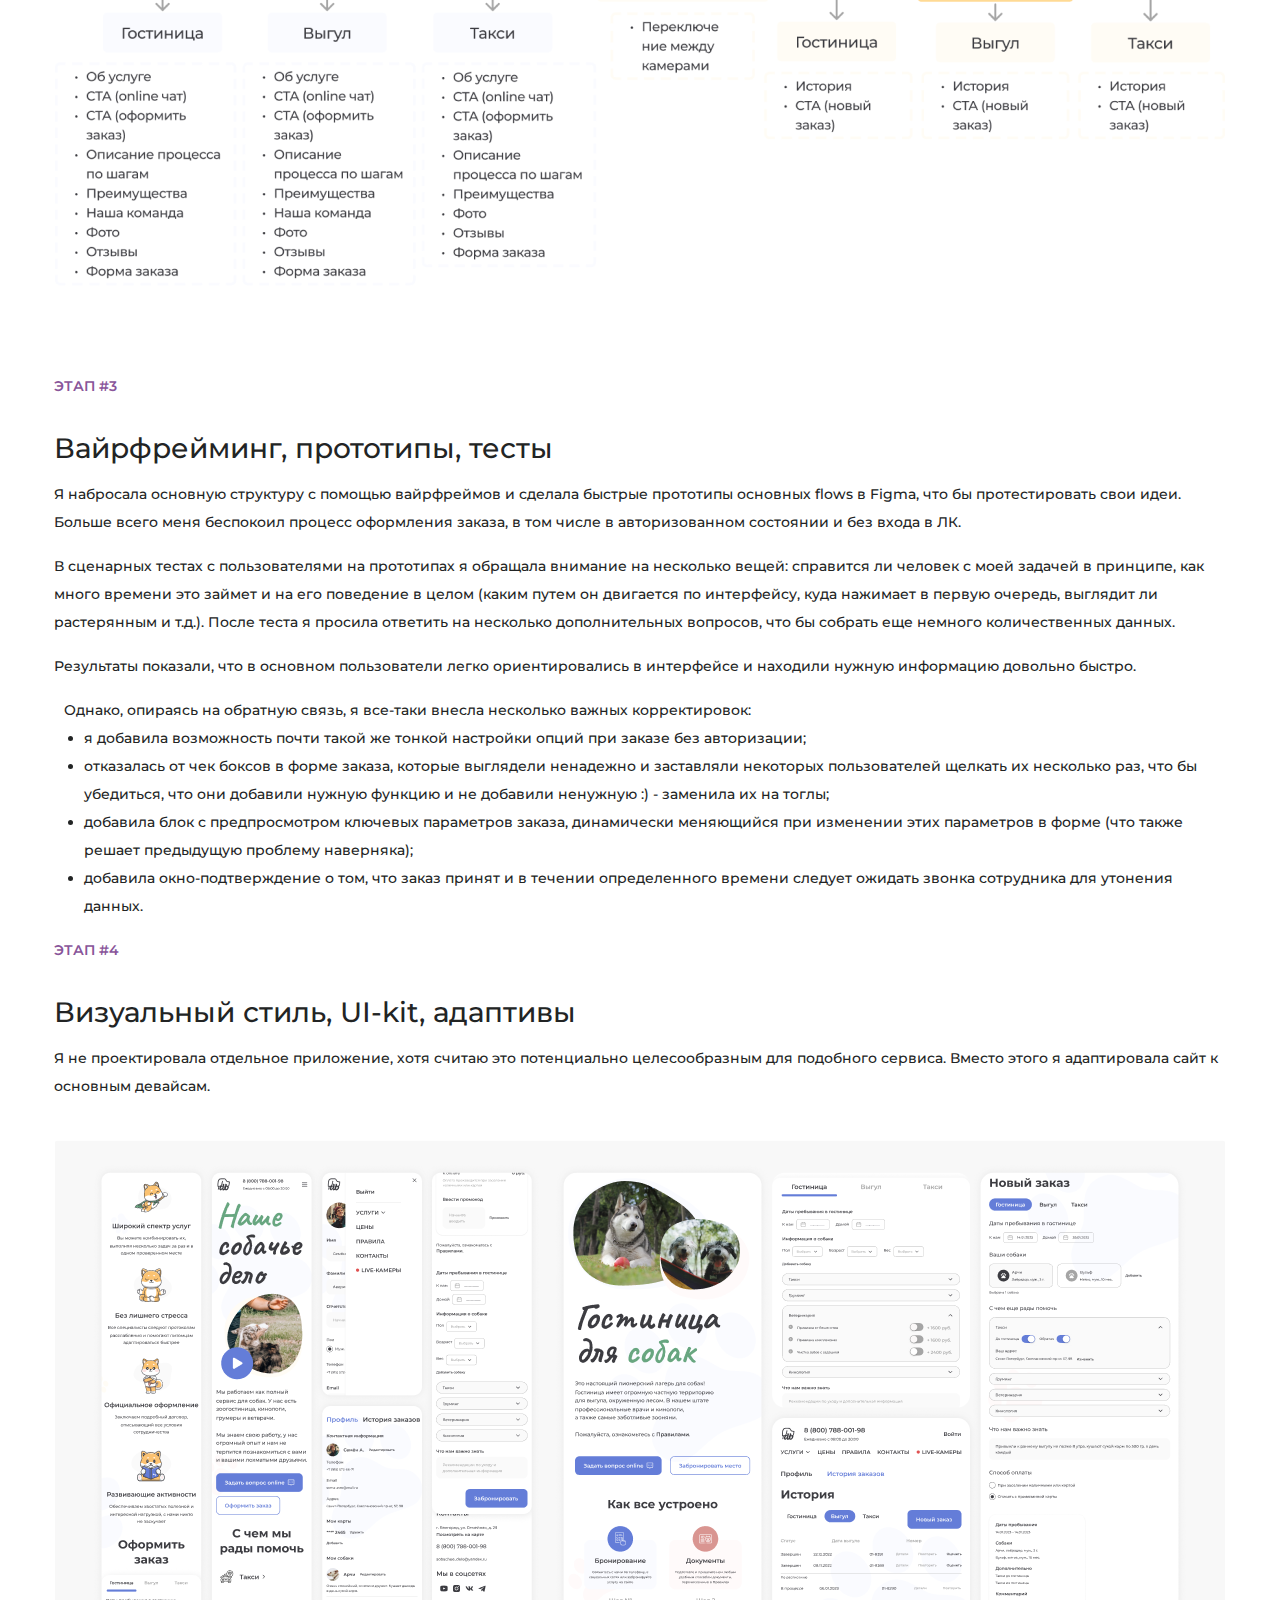
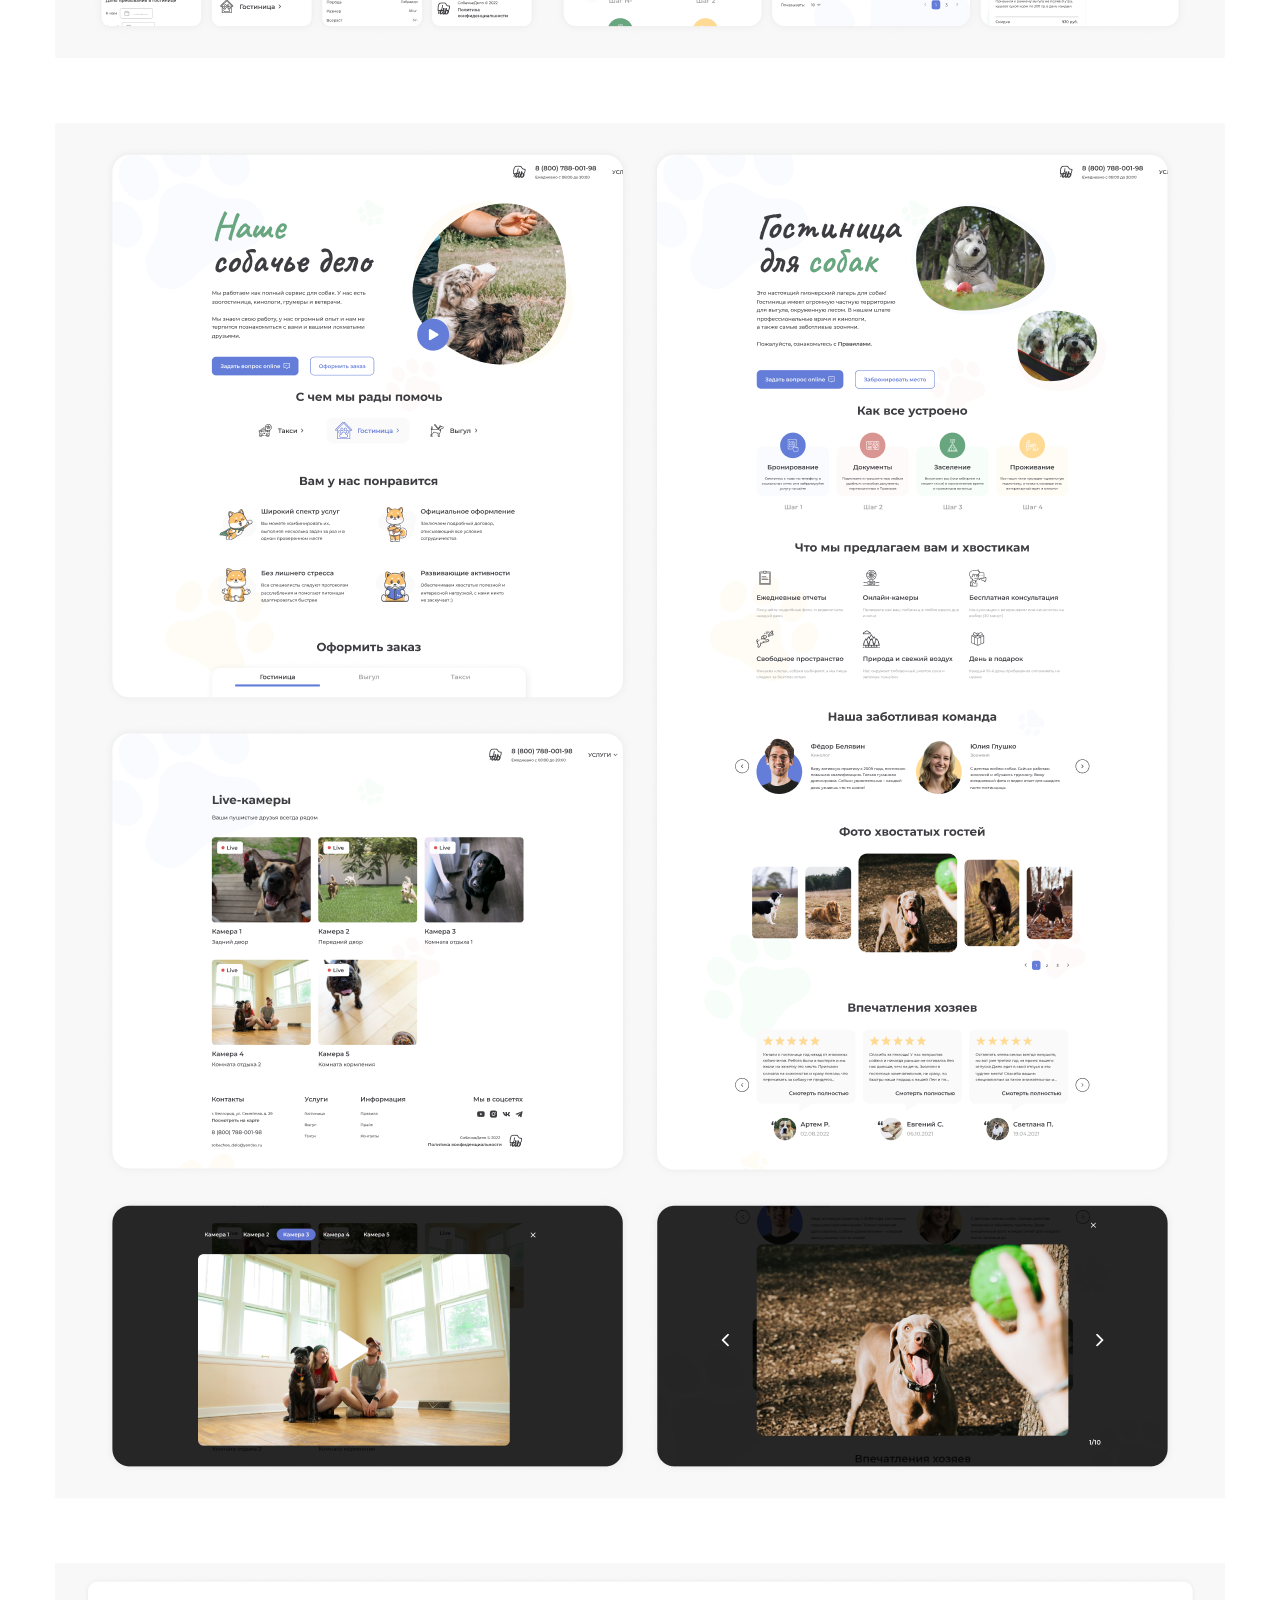
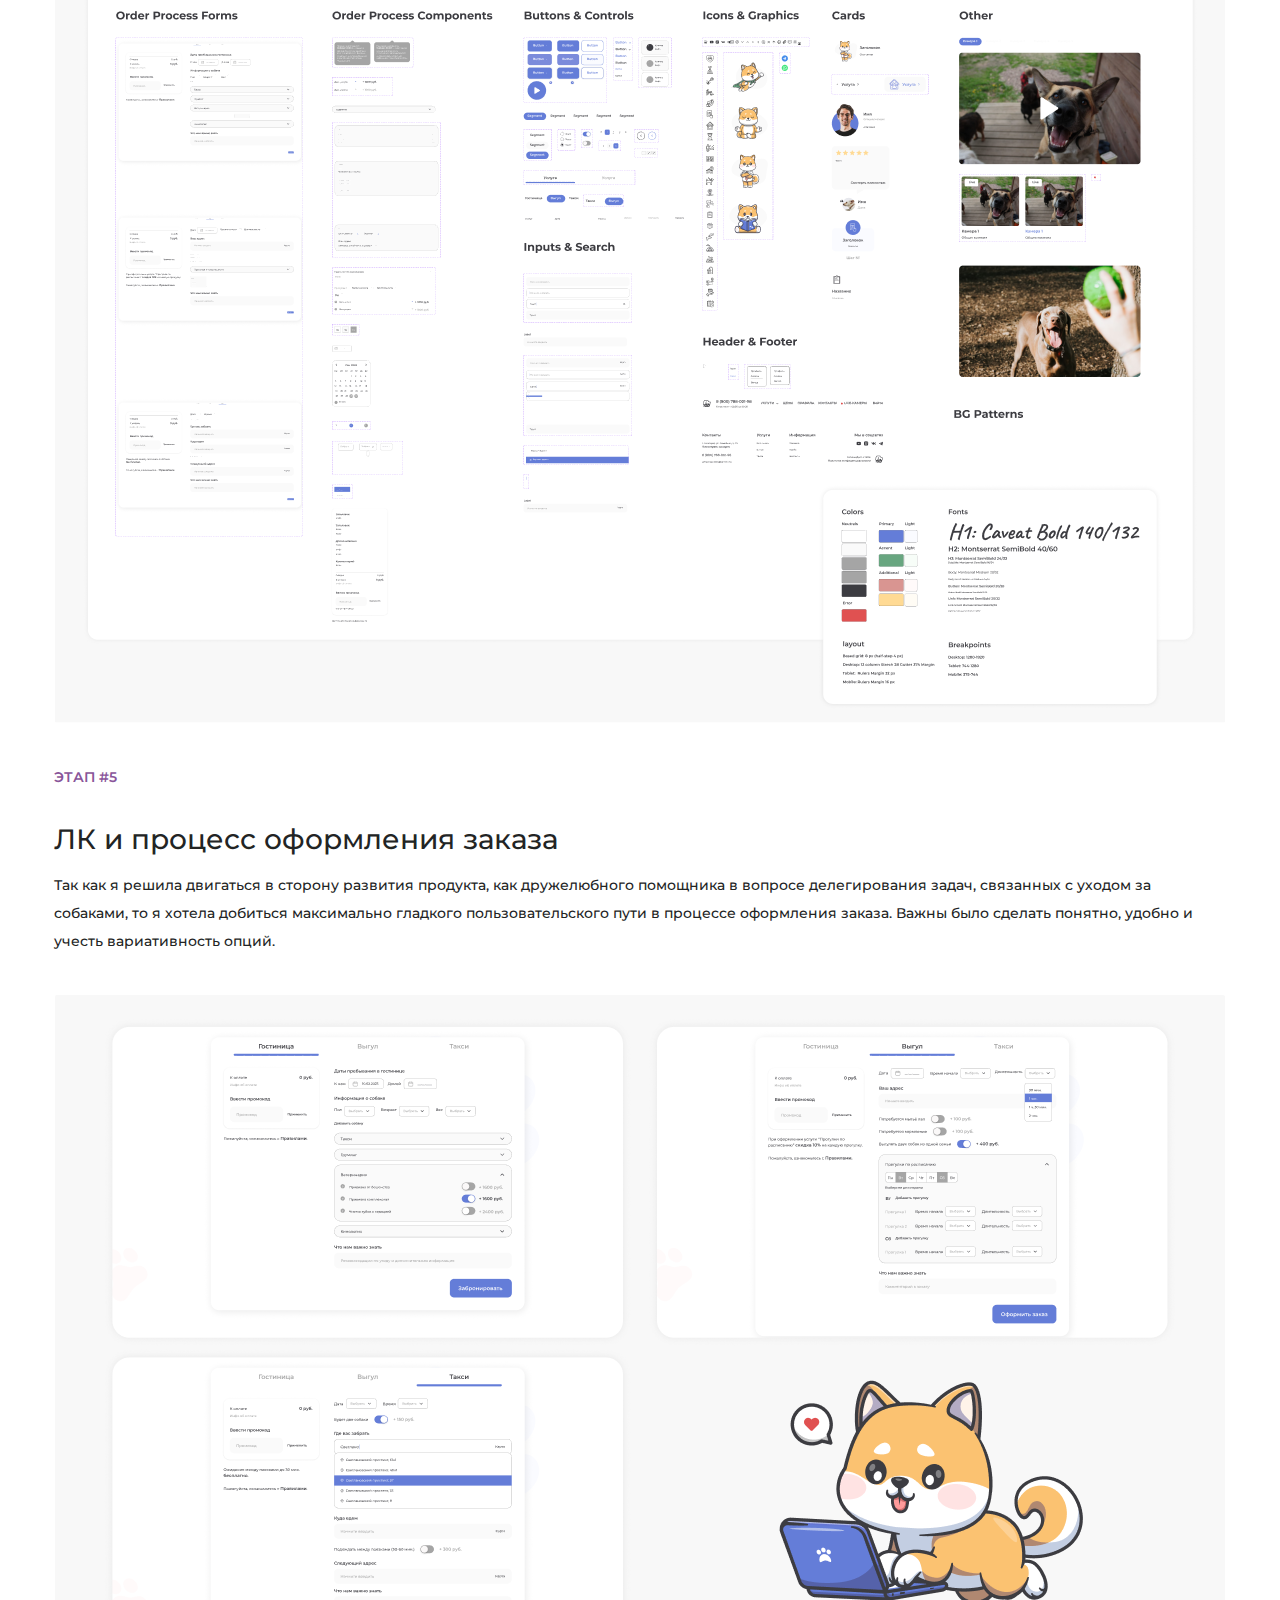
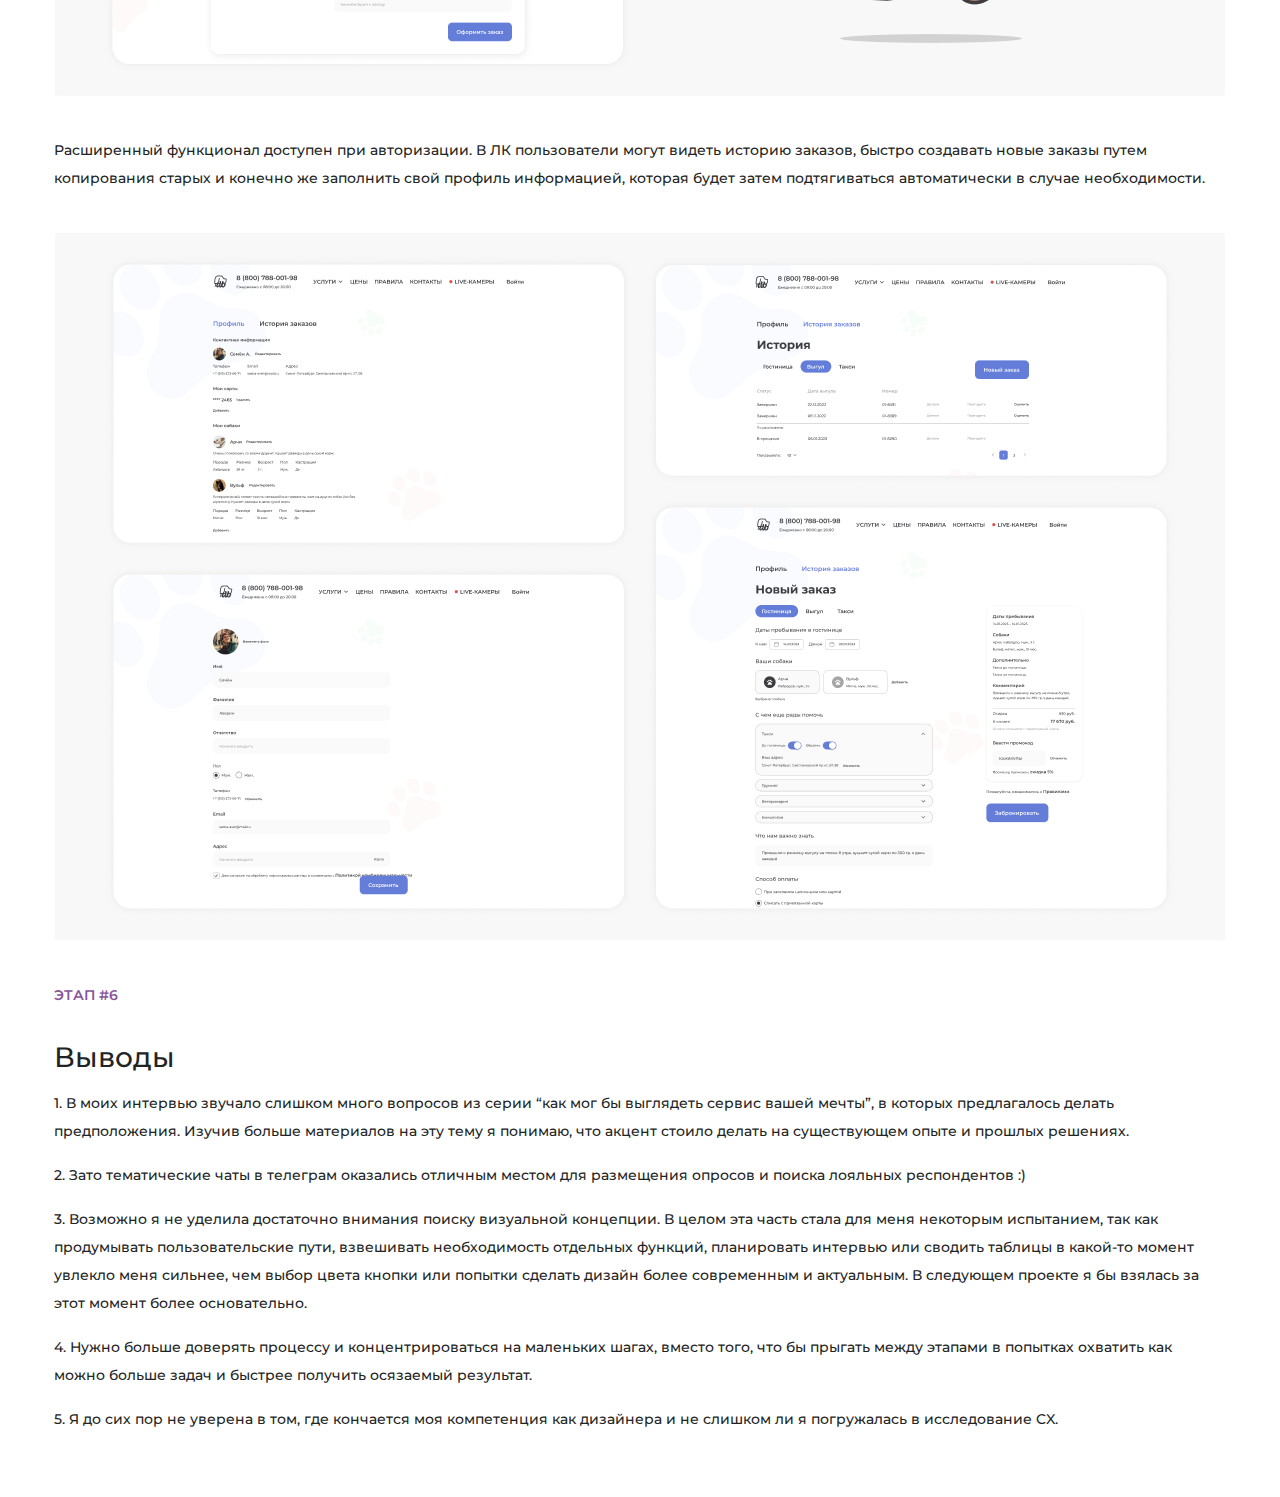
==== commit 37e1606a: "removed the thankfulness" ====
--- a/projects/1/index.html
+++ b/projects/1/index.html
@@ -153,8 +153,6 @@
             </div>
         </div>
 
-        <h2 class="final-text">Спасибо за просмотр! 😊</h2>
-
     <a href="#top">
         <button class="button back-up-button small-text">
             <svg fill="none" height="20" viewBox="0 0 20 20" width="20" xmlns="http://www.w3.org/2000/svg">
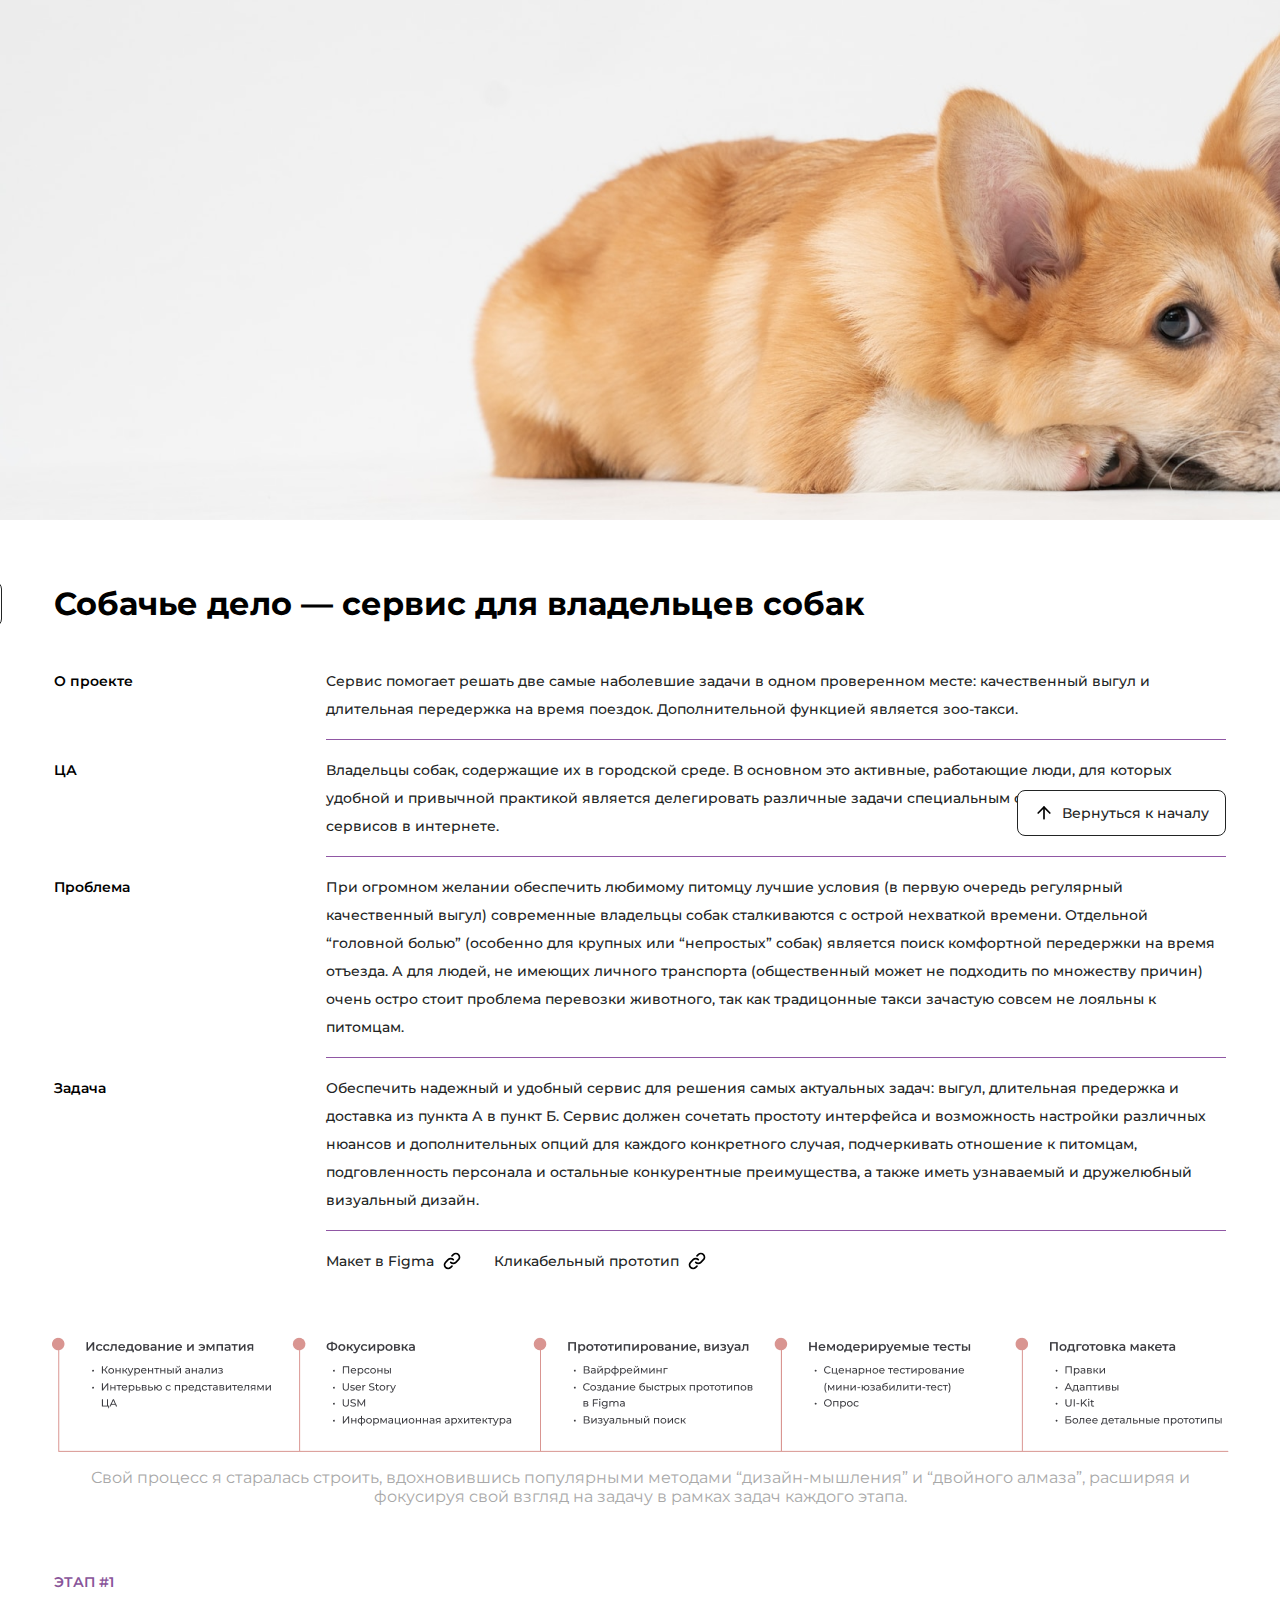
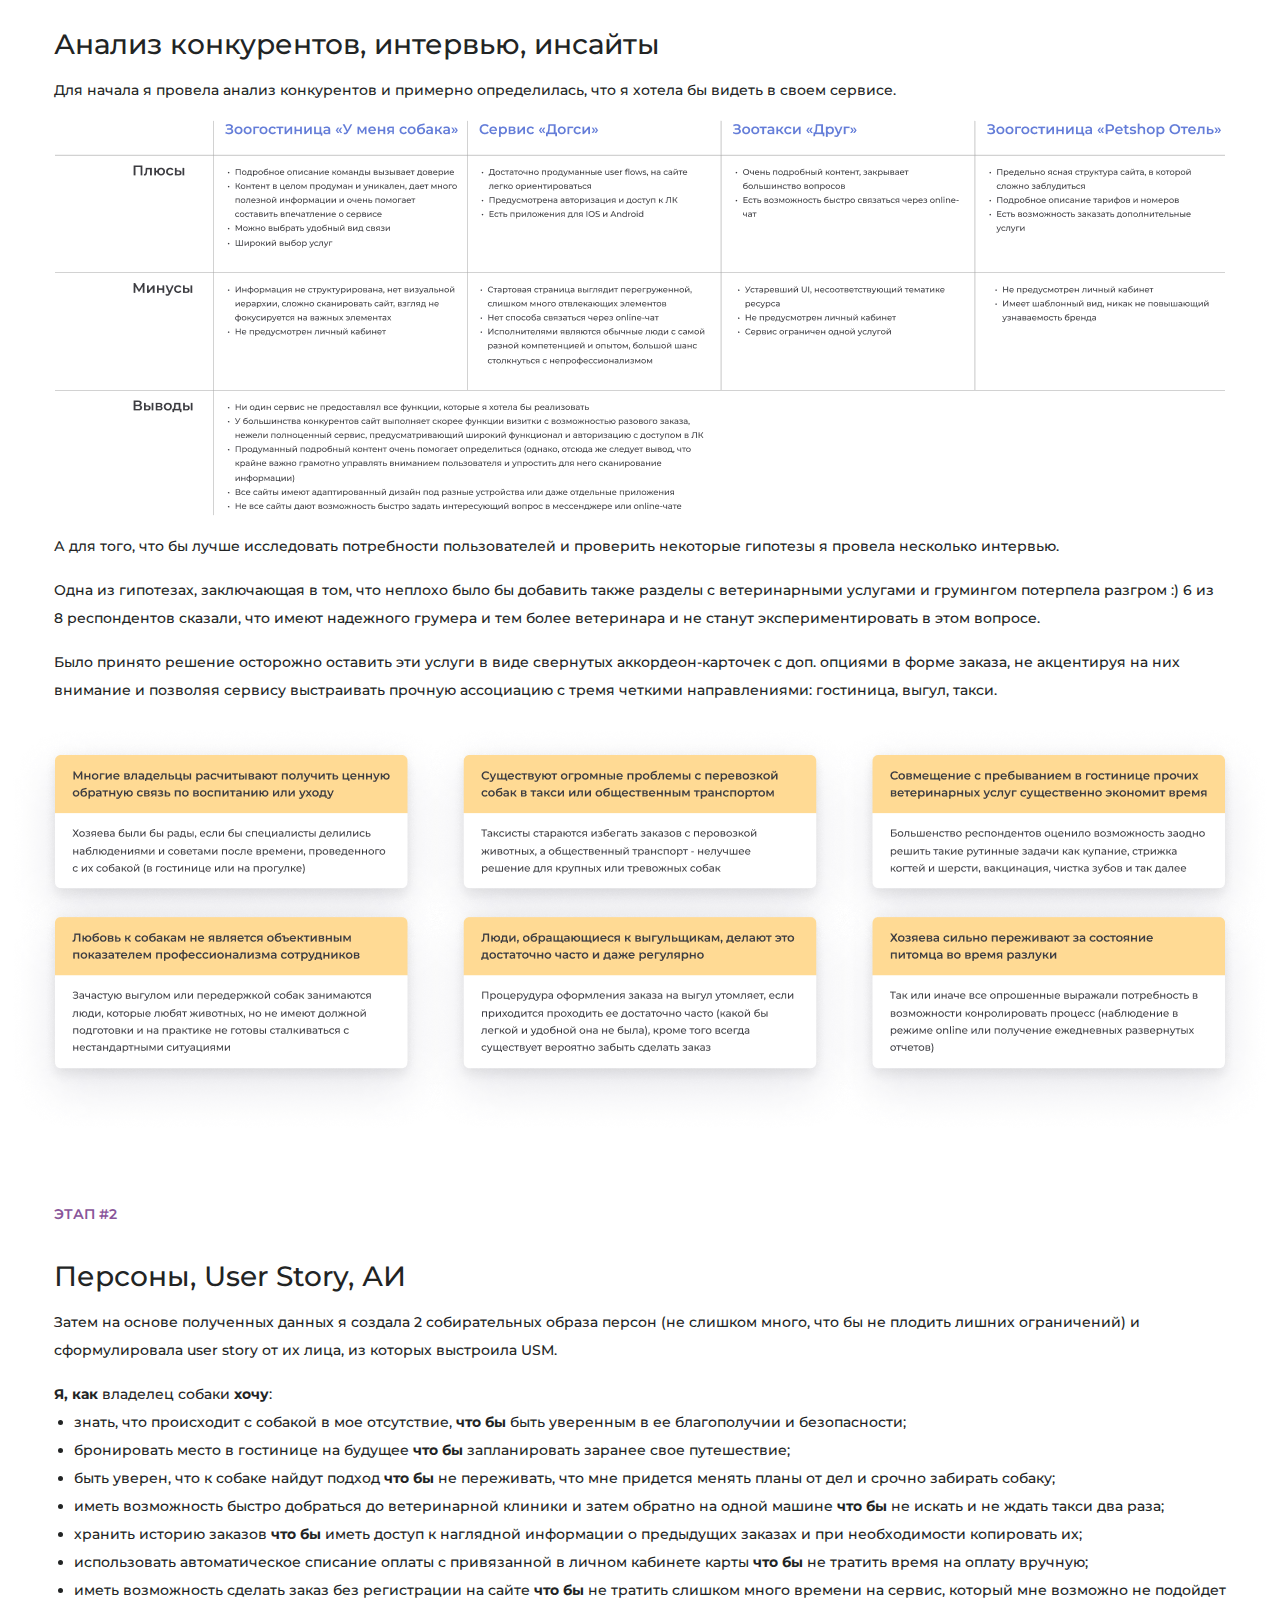
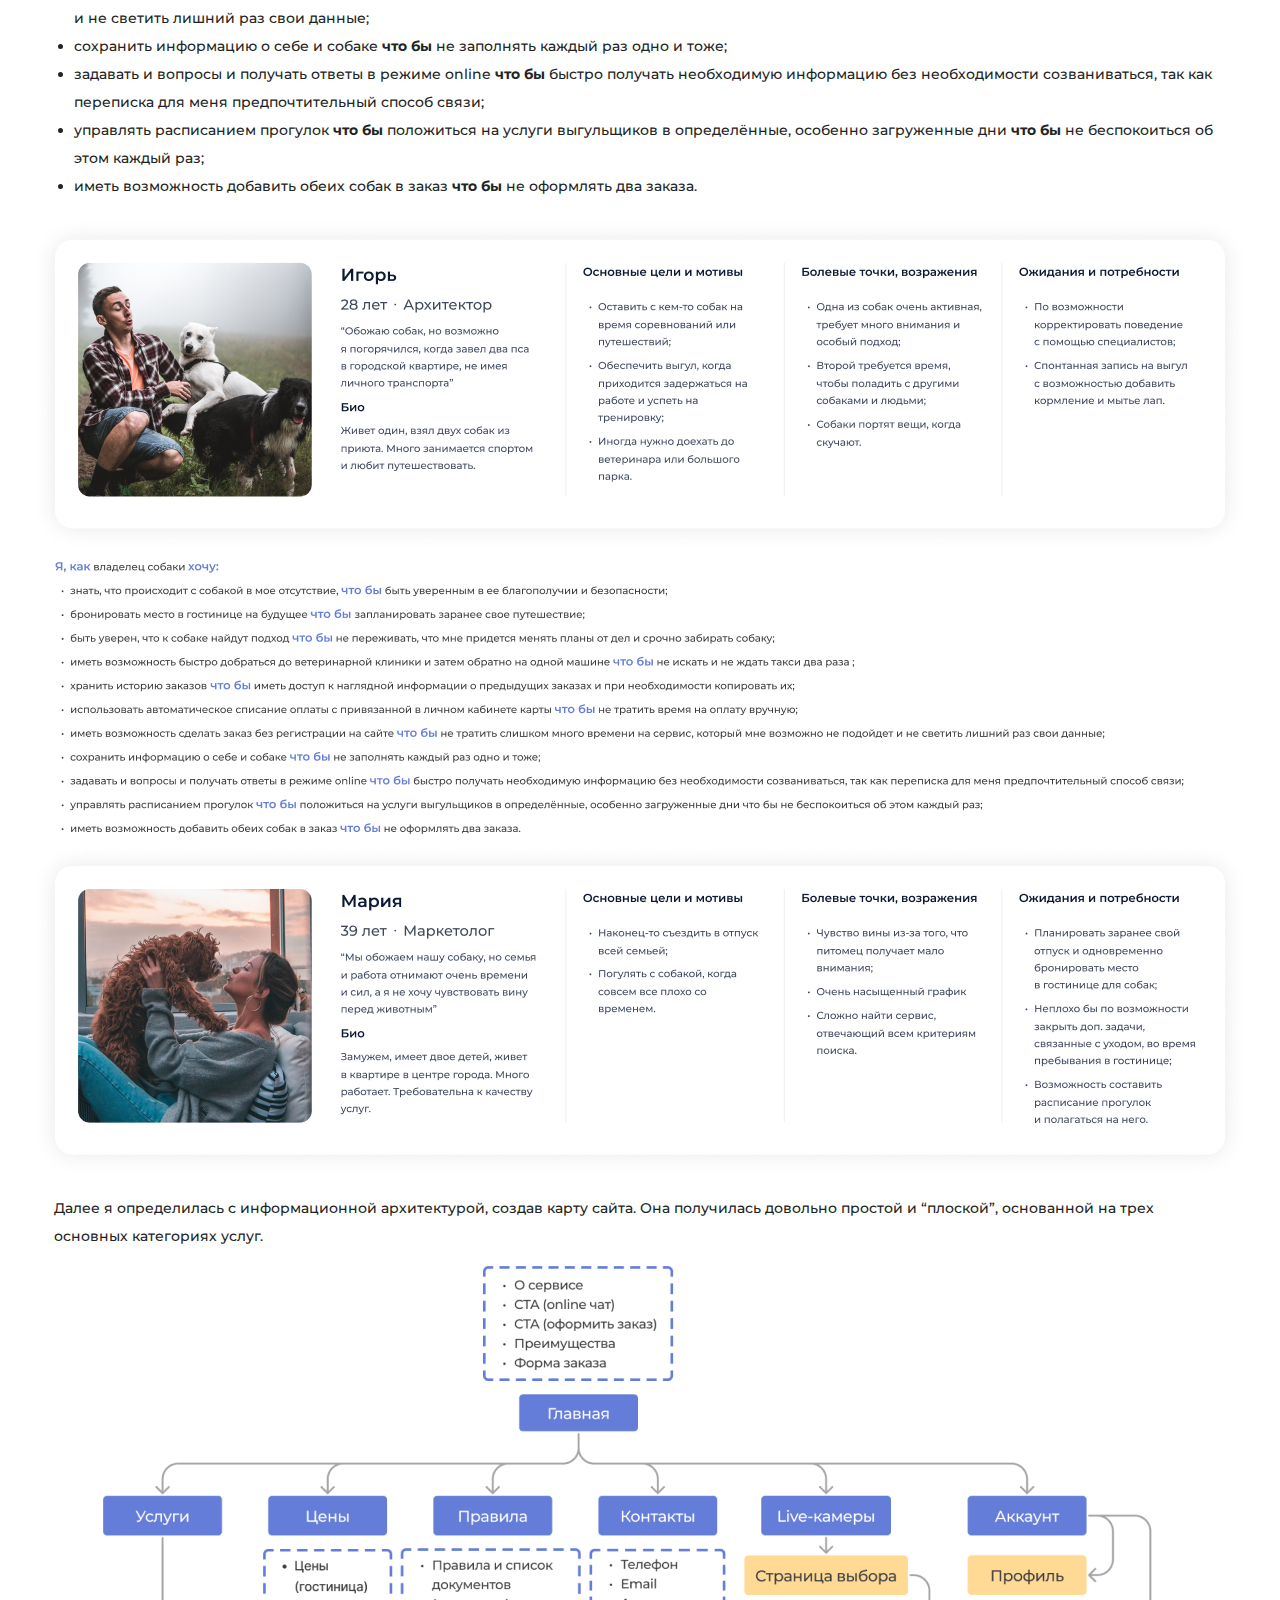
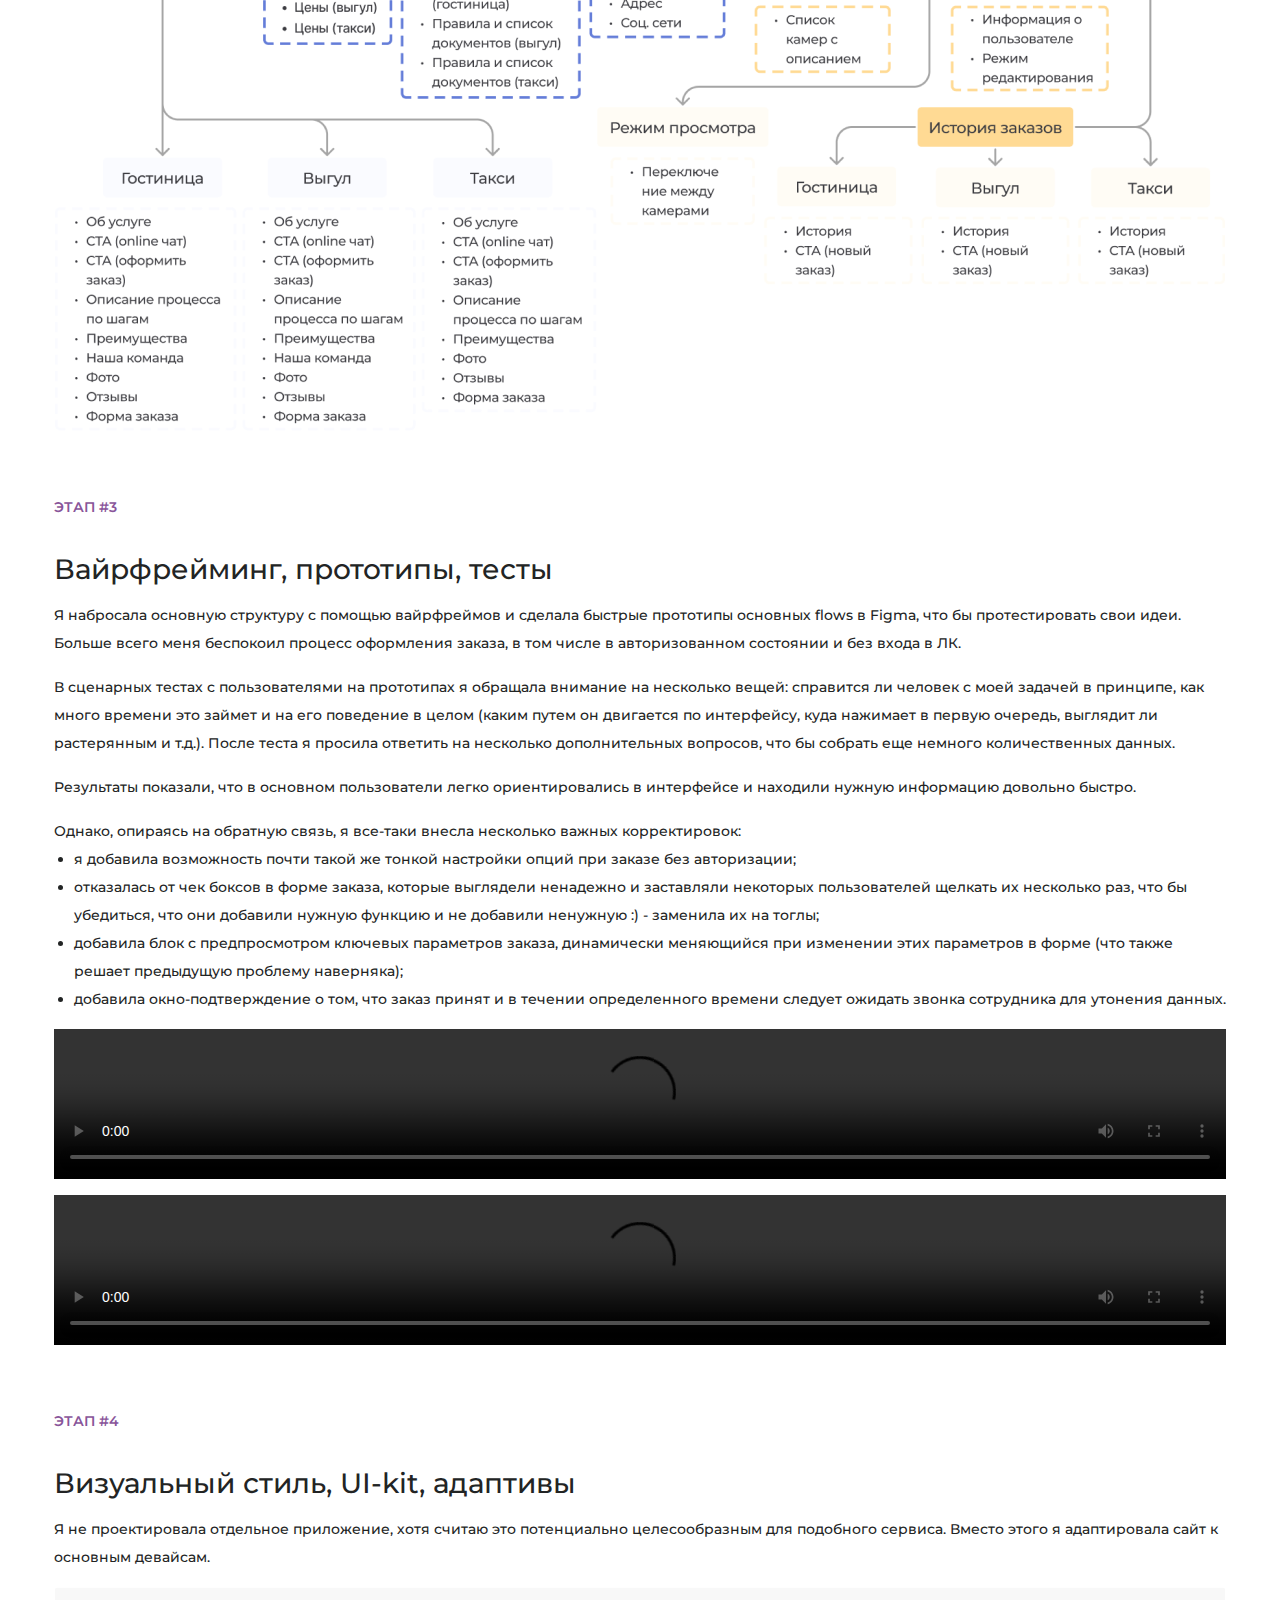
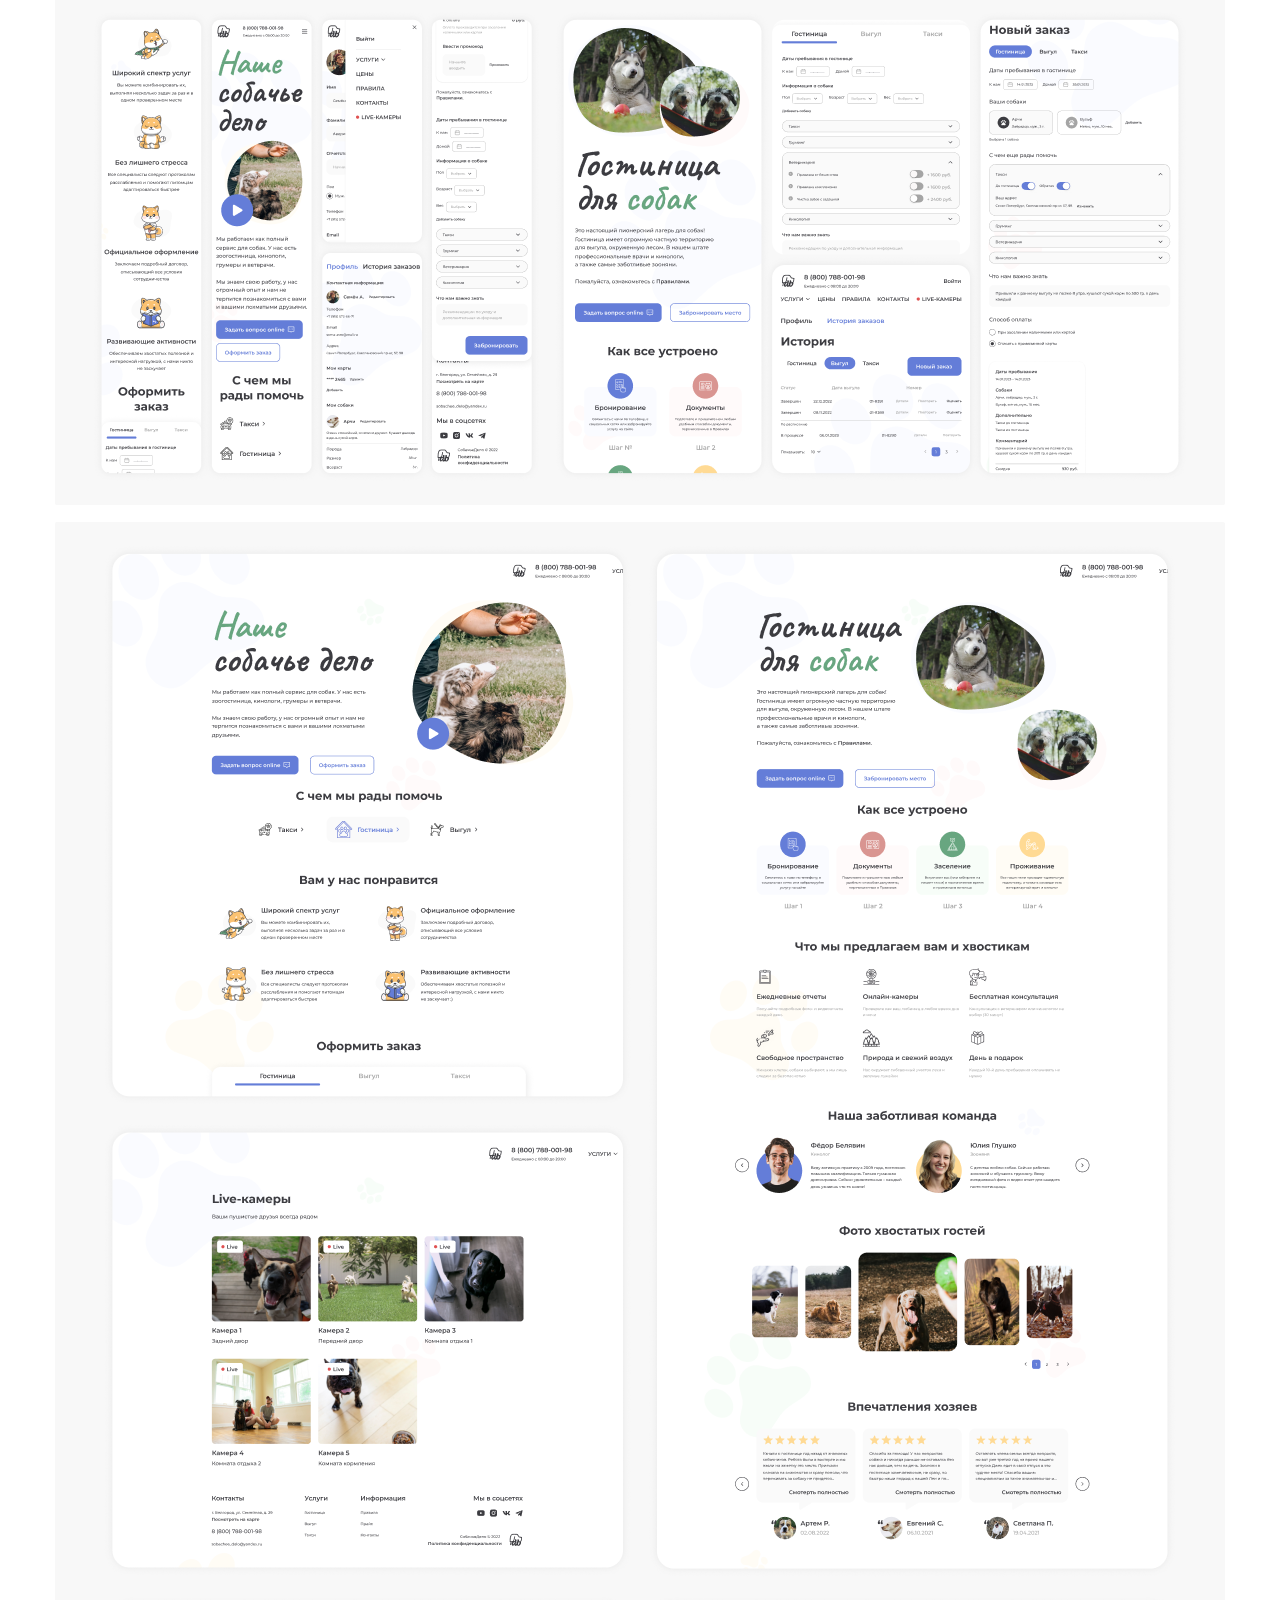
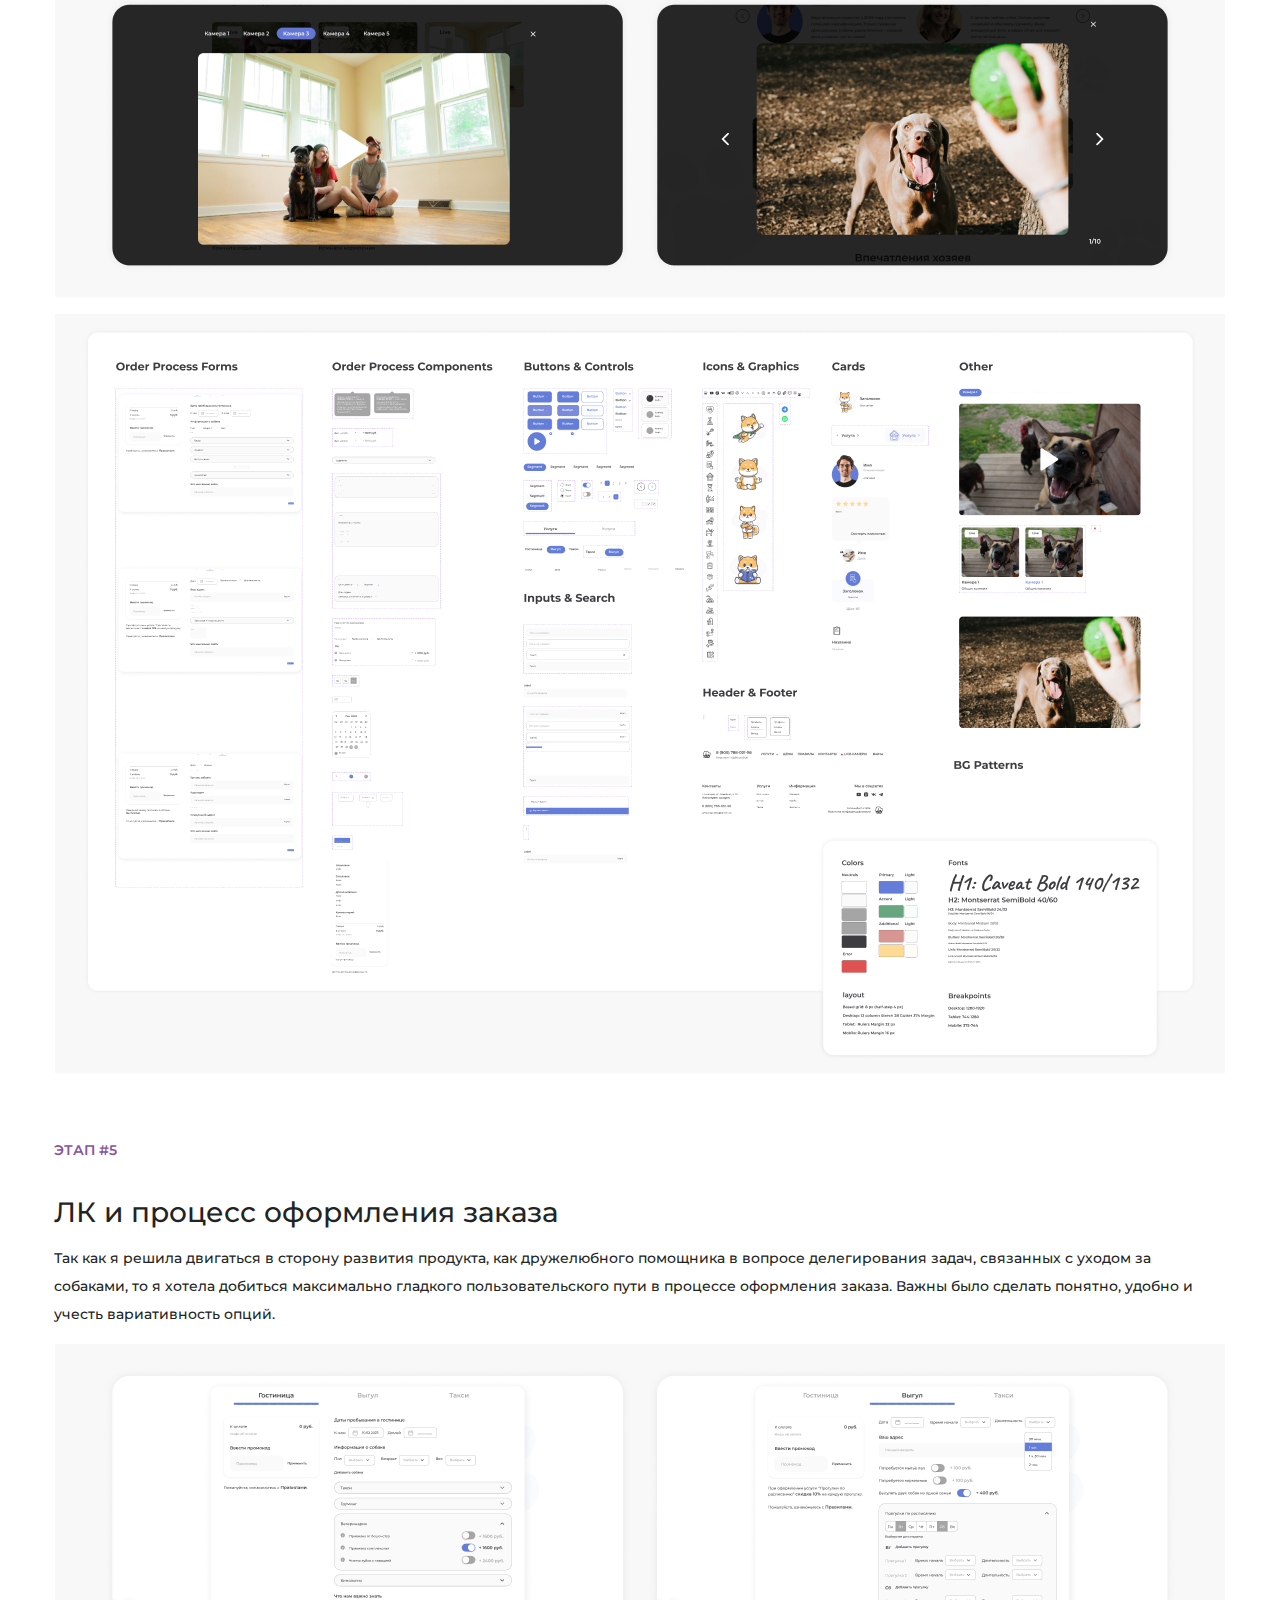
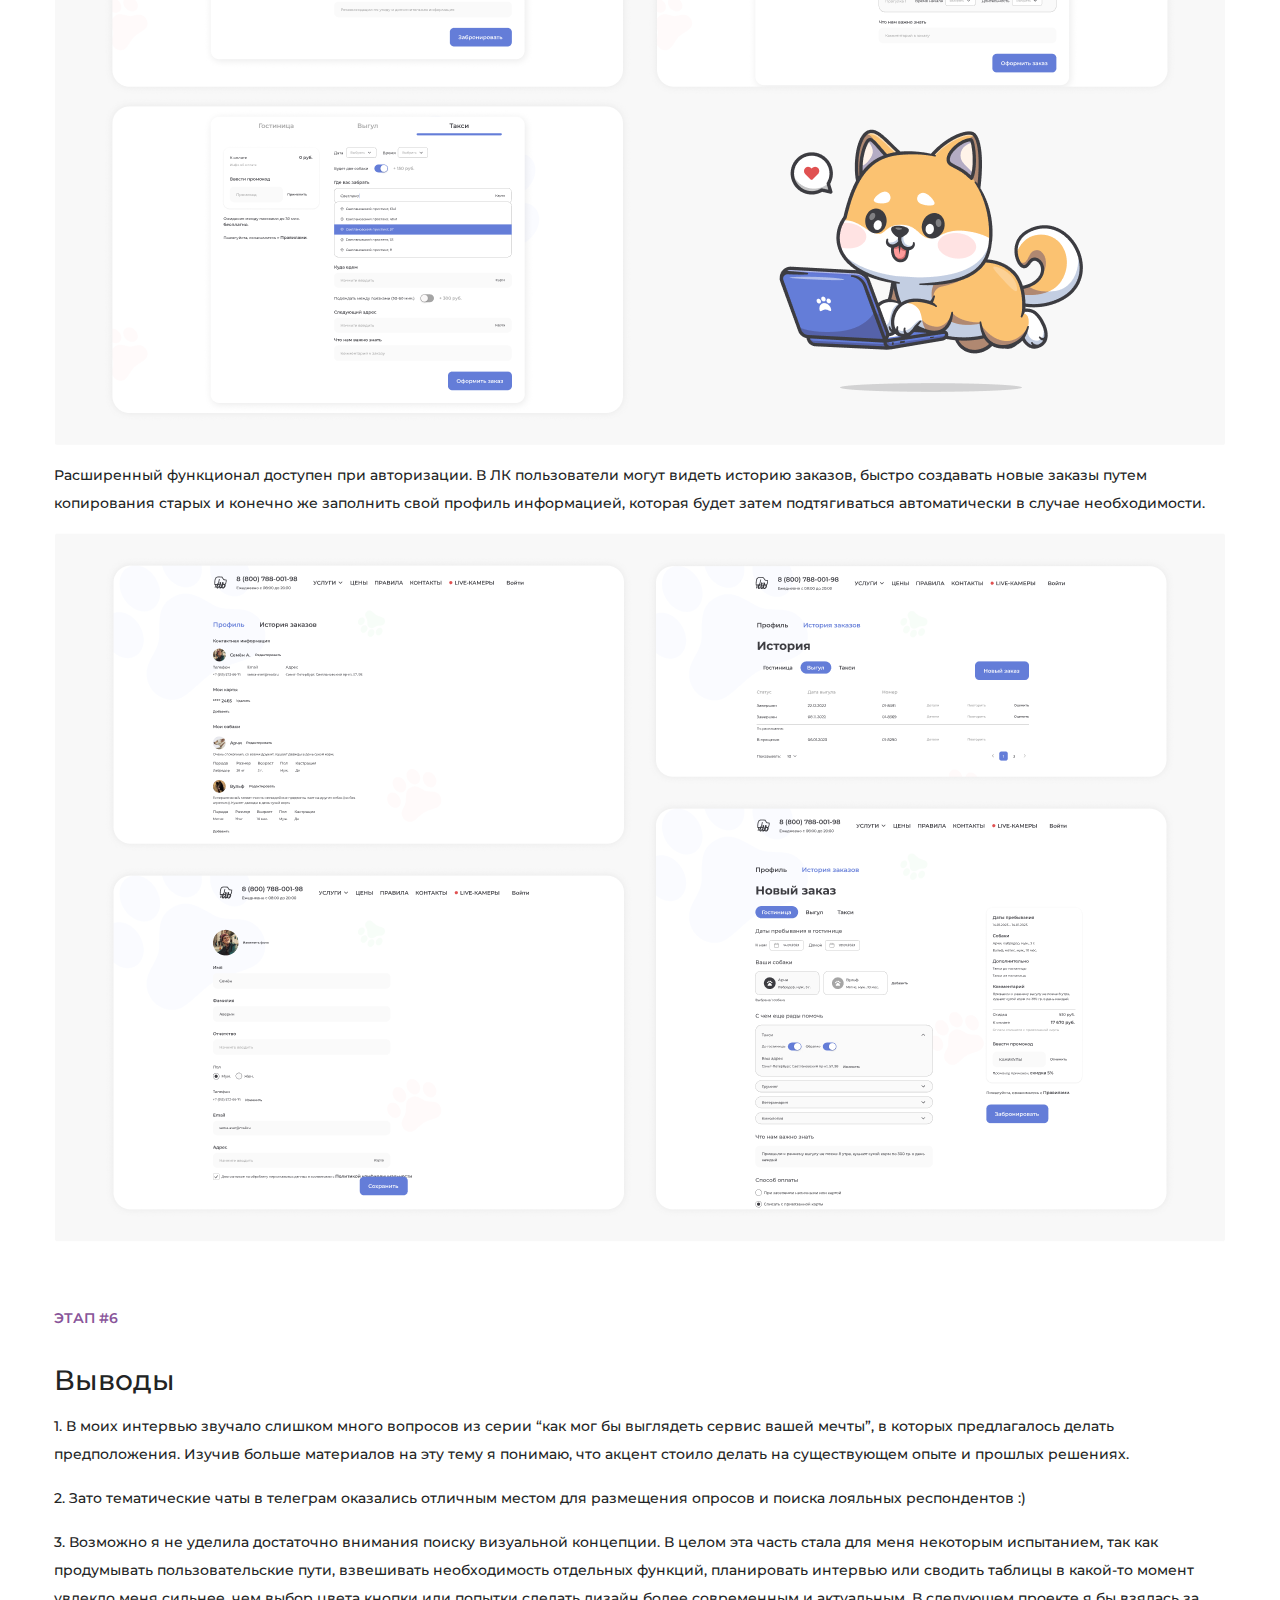
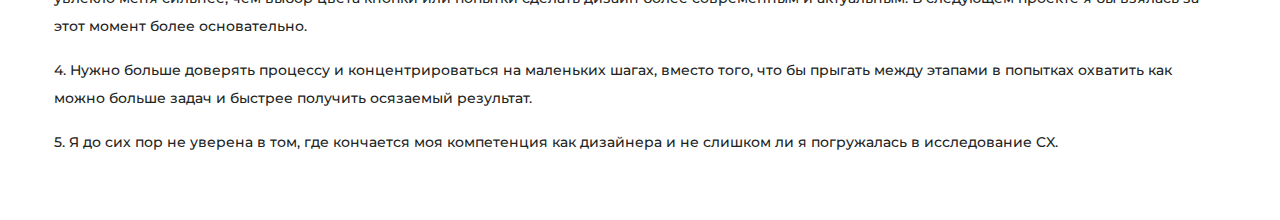
==== commit 61551395: "Feat: -add videos; -update project 1 Fix: -lists; -layout; -pictures" ====
--- a/projects/1/index.html
+++ b/projects/1/index.html
@@ -2,156 +2,288 @@
 <html lang="ru">
 <head>
     <meta charset="UTF-8">
-    <meta name="viewport"
-          content="width=device-width, user-scalable=no, initial-scale=1.0, maximum-scale=1.0, minimum-scale=1.0">
-    <meta http-equiv="X-UA-Compatible" content="ie=edge">
+    <meta content="width=device-width, user-scalable=no, initial-scale=1.0, maximum-scale=1.0, minimum-scale=1.0"
+          name="viewport">
+    <meta content="ie=edge" http-equiv="X-UA-Compatible">
     <title>Project 1</title>
-    <link rel="stylesheet" href="../../styles/index.css">
-    <link rel="stylesheet" href="../styles/style.css">
+    <link href="../../styles/index.css" rel="stylesheet">
+    <link href="../styles/style.css" rel="stylesheet">
 </head>
 <body>
 
 <header>
-    <div class="cover" id="top"></div>
+    <div class="cover project-1-background" id="top"></div>
 </header>
 
-<main class="main" >
-        <div class="main_title-wrapper inner">
-            <a class="button-back" href="../../index.html">
-                <button class="button small-text">
-                    <svg width="20" height="20" viewBox="0 0 20 20" fill="none" xmlns="http://www.w3.org/2000/svg">
-                        <path d="M6.66667 4.16669L2.5 8.33335L6.66667 12.5" stroke="black" stroke-width="1.66667" stroke-linecap="round" stroke-linejoin="round"/>
-                        <path d="M2.5 8.33337H9.16667C13.7692 8.33337 17.5 12.0642 17.5 16.6667V17.5" stroke="black" stroke-width="1.66667" stroke-linecap="round" stroke-linejoin="round"/>
-                    </svg>
-                    На главную
-                </button>
-            </a>
-            <h1>Собачье дело — сервис для владельцев собак</h1>
-        </div>
-        <div class="description-table inner">
-            <div class="description-table_item">
-                <h3 class="description-table_item-title">О проекте</h3>
-                <div class="description-table_item-text small-text">Сервис помогает решать две самые наболевшие задачи в одном проверенном месте: качественный выгул и длительная передержка на время поездок. Дополнительной функцией является зоо-такси.
-                </div>
-            </div> 
-            <div class="description-table_item">
-                <h3 class="description-table_item-title">ЦА</h3>
-                <div class="description-table_item-text small-text">Владельцы собак, содержащие их в городской среде. В основном это активные, работающие люди, для которых удобной и привычной практикой является делегировать различные задачи специальным сервисам и поиск таких сервисов в интернете.
-                </div>
-            </div> 
-            <div class="description-table_item">
-                <h3 class="description-table_item-title">Проблема</h3>
-                <div class="description-table_item-text small-text">При огромном желании обеспечить любимому питомцу лучшие условия (в первую очередь регулярный качественный выгул) современные владельцы собак сталкиваются с острой нехваткой времени. Отдельной “головной болью” (особенно для крупных или “непростых” собак) является поиск комфортной передержки на время отъезда. А для людей, не имеющих личного транспорта (общественный может не подходить по множеству причин) очень остро стоит проблема перевозки животного, так как традицонные такси зачастую совсем не лояльны к питомцам. 
-                </div>
-            </div>
-            <div class="description-table_item">
-                <h3 class="description-table_item-title">Задача</h3>
-                <div class="description-table_item-text small-text">Обеспечить надежный и удобный сервис для решения самых актуальных задач: выгул, длительная предержка и доставка из пункта А в пункт Б. Сервис должен сочетать простоту интерфейса и возможность настройки различных нюансов и дополнительных опций для каждого конкретного случая, подчеркивать отношение к питомцам, подговленность персонала и остальные конкурентные преимущества, а также иметь узнаваемый и дружелюбный визуальный дизайн.
-                </div>
+<main class="main">
+    <div class="main_title-wrapper inner">
+        <a class="button-back" href="../../index.html">
+            <button class="button small-text">
+                <svg fill="none" height="20" viewBox="0 0 20 20" width="20" xmlns="http://www.w3.org/2000/svg">
+                    <path d="M6.66667 4.16669L2.5 8.33335L6.66667 12.5" stroke="black" stroke-linecap="round"
+                          stroke-linejoin="round" stroke-width="1.66667"/>
+                    <path d="M2.5 8.33337H9.16667C13.7692 8.33337 17.5 12.0642 17.5 16.6667V17.5" stroke="black"
+                          stroke-linecap="round" stroke-linejoin="round" stroke-width="1.66667"/>
+                </svg>
+                На главную
+            </button>
+        </a>
+        <h1>Собачье дело — сервис для владельцев собак</h1>
+    </div>
+    <div class="description-table inner">
+        <div class="description-table_item">
+            <h3 class="description-table_item-title">О проекте</h3>
+            <div class="description-table_item-text small-text">Сервис помогает решать две самые наболевшие задачи в
+                одном проверенном месте: качественный выгул и длительная передержка на время поездок. Дополнительной
+                функцией является зоо-такси.
+            </div>
+        </div>
+        <div class="description-table_item">
+            <h3 class="description-table_item-title">ЦА</h3>
+            <div class="description-table_item-text small-text">Владельцы собак, содержащие их в городской среде. В
+                основном это активные, работающие люди, для которых удобной и привычной практикой является делегировать
+                различные задачи специальным сервисам и поиск таких сервисов в интернете.
+            </div>
+        </div>
+        <div class="description-table_item">
+            <h3 class="description-table_item-title">Проблема</h3>
+            <div class="description-table_item-text small-text">При огромном желании обеспечить любимому питомцу лучшие
+                условия (в первую очередь регулярный качественный выгул) современные владельцы собак сталкиваются с
+                острой нехваткой времени. Отдельной “головной болью” (особенно для крупных или “непростых” собак)
+                является поиск комфортной передержки на время отъезда. А для людей, не имеющих личного транспорта
+                (общественный может не подходить по множеству причин) очень остро стоит проблема перевозки животного,
+                так как традицонные такси зачастую совсем не лояльны к питомцам.
+            </div>
+        </div>
+        <div class="description-table_item">
+            <h3 class="description-table_item-title">Задача</h3>
+            <div class="description-table_item-text small-text">Обеспечить надежный и удобный сервис для решения самых
+                актуальных задач: выгул, длительная предержка и доставка из пункта А в пункт Б. Сервис должен сочетать
+                простоту интерфейса и возможность настройки различных нюансов и дополнительных опций для каждого
+                конкретного случая, подчеркивать отношение к питомцам, подговленность персонала и остальные конкурентные
+                преимущества, а также иметь узнаваемый и дружелюбный визуальный дизайн.
             </div>
         </div>
 
         <div class="links">
             <div class="flex">
-                <div class="small-text pointer">Макет в Figma</div>
-                <div class="external-link-icon"></div>
+                <a class="external-link"
+                   href="https://www.figma.com/file/8Ydzru1J990DEYitxGwTnn/Pet?node-id=0%3A1&t=hsMpGfYVLMe2AIhd-1"
+                   rel="nofollow noopener" target="_blank"
+                >
+                    <div class="small-text pointer">Макет в Figma</div>
+                    <svg fill="none" height="20" viewBox="0 0 20 20" width="20" xmlns="http://www.w3.org/2000/svg">
+                        <path d="M11.2868 8.71336C10.6042 8.03106 9.67859 7.64777 8.71346 7.64777C7.74833 7.64777 6.82272 8.03106 6.14013 8.71336L3.56596 11.2867C2.88336 11.9693 2.49988 12.8951 2.49988 13.8604C2.49988 14.8258 2.88336 15.7516 3.56596 16.4342C4.24856 17.1168 5.17437 17.5003 6.13971 17.5003C7.10505 17.5003 8.03086 17.1168 8.71346 16.4342L10.0001 15.1475"
+                              stroke="black" stroke-linecap="round" stroke-linejoin="round" stroke-width="1.66667"/>
+                        <path d="M8.71344 11.2867C9.39603 11.969 10.3216 12.3523 11.2868 12.3523C12.2519 12.3523 13.1775 11.969 13.8601 11.2867L16.4343 8.71334C17.1169 8.03074 17.5004 7.10493 17.5004 6.13959C17.5004 5.17424 17.1169 4.24844 16.4343 3.56584C15.7517 2.88324 14.8259 2.49976 13.8605 2.49976C12.8952 2.49976 11.9694 2.88324 11.2868 3.56584L10.0001 4.8525"
+                              stroke="black" stroke-linecap="round" stroke-linejoin="round" stroke-width="1.66667"/>
+                    </svg>
+                </a>
             </div>
             <div class="flex">
-                <div class="small-text pointer">Кликабельный прототип</div>
-                <div class="external-link-icon"></div>
-            </div>
-        </div>
-
-        <div class="steps">
-            <div class="step">
-                <img class="step-preview" src="../../assets/images/project-1-db/my-process 2.png" alt="slide">
-                <div class="step-preview-description secondary">Свой процесс я старалась строить, вдохновившись популярными методами “дизайн-мышления” и “двойного алмаза”, расширяя и фокусируя свой взгляд на задачу в рамках задач каждого этапа.</div>
-            </div>
-            <div class="step">
-                <h3 class="step-count accent inner">ЭТАП #1</h3>
-                <h2 class="inner">Анализ конкурентов, интервью, инсайты</h2>
-                <div class="small-text inner">Для начала я провела анализ конкурентов и примерно определилась, что я хотела бы видеть в своем сервисе. 
+                <a class="external-link"
+                   href="https://www.figma.com/proto/8Ydzru1J990DEYitxGwTnn/Pet?page-id=0%3A1&node-id=494%3A8060&viewport=71%2C497%2C0.02&scaling=min-zoom&starting-point-node-id=494%3A8060"
+                   rel="nofollow noopener" target="_blank"
+                >
+                    <div class="small-text pointer">Кликабельный прототип</div>
+                    <svg fill="none" height="20" viewBox="0 0 20 20" width="20" xmlns="http://www.w3.org/2000/svg">
+                        <path d="M11.2868 8.71336C10.6042 8.03106 9.67859 7.64777 8.71346 7.64777C7.74833 7.64777 6.82272 8.03106 6.14013 8.71336L3.56596 11.2867C2.88336 11.9693 2.49988 12.8951 2.49988 13.8604C2.49988 14.8258 2.88336 15.7516 3.56596 16.4342C4.24856 17.1168 5.17437 17.5003 6.13971 17.5003C7.10505 17.5003 8.03086 17.1168 8.71346 16.4342L10.0001 15.1475"
+                              stroke="black" stroke-linecap="round" stroke-linejoin="round" stroke-width="1.66667"/>
+                        <path d="M8.71344 11.2867C9.39603 11.969 10.3216 12.3523 11.2868 12.3523C12.2519 12.3523 13.1775 11.969 13.8601 11.2867L16.4343 8.71334C17.1169 8.03074 17.5004 7.10493 17.5004 6.13959C17.5004 5.17424 17.1169 4.24844 16.4343 3.56584C15.7517 2.88324 14.8259 2.49976 13.8605 2.49976C12.8952 2.49976 11.9694 2.88324 11.2868 3.56584L10.0001 4.8525"
+                              stroke="black" stroke-linecap="round" stroke-linejoin="round" stroke-width="1.66667"/>
+                    </svg>
+                </a>
+            </div>
+        </div>
+    </div>
+
+
+    <div class="steps">
+        <div class="step">
+            <img alt="slide" class="step-preview" src="../../assets/images/project-1-db/my-process.png">
+            <div class="step-preview-description secondary inner">Свой процесс я старалась строить, вдохновившись
+                популярными методами “дизайн-мышления” и “двойного алмаза”, расширяя и фокусируя свой взгляд на задачу в
+                рамках задач каждого этапа.
+            </div>
+        </div>
+
+        <div class="step">
+            <h3 class="step-count accent inner">ЭТАП #1</h3>
+            <h2 class="inner">Анализ конкурентов, интервью, инсайты</h2>
+            <div class="small-text inner">Для начала я провела анализ конкурентов и примерно определилась, что я хотела
+                бы видеть в своем сервисе.
+            </div>
+            <img alt="slide" class="step-preview" src="../../assets/images/project-1-db/competitors.png">
+            <div class="small-text inner">А для того, что бы лучше исследовать потребности пользователей и проверить
+                некоторые гипотезы я провела несколько интервью.
+            </div>
+            <div class="small-text inner">Одна из гипотезах, заключающая в том, что неплохо было бы добавить также
+                разделы с ветеринарными услугами и
+                грумингом потерпела разгром :) 6 из 8 респондентов сказали, что имеют надежного грумера и тем более
+                ветеринара и не станут экспериментировать в этом вопросе.
+            </div>
+            <div class="small-text inner">
+                Было принято решение осторожно оставить эти услуги в виде свернутых аккордеон-карточек с доп. опциями в
+                форме заказа, не акцентируя на них внимание и
+                позволяя сервису выстраивать прочную ассоциацию с тремя четкими направлениями: гостиница, выгул, такси.
+            </div>
+            <img alt="slide" class="step-preview" src="../../assets/images/project-1-db/insights.png">
+        </div>
+
+        <div class="step">
+            <h3 class="step-count accent inner">ЭТАП #2</h3>
+            <h2 class="inner">Персоны, User Story, АИ</h2>
+            <div class="small-text inner">Затем на основе полученных данных я создала 2 собирательных образа персон (не
+                слишком много, что бы не плодить лишних ограничений) и сформулировала user story от их лица, из которых
+                выстроила USM.
+            </div>
+
+            <div class="list small-text inner">
+                <div class="list_header"><span class="small-text-bold">Я, как</span> владелец собаки <span
+                        class="small-text-bold">хочу</span>:
                 </div>
-                <img class="step-preview" src="../../assets/images/project-1-db/competitors.png" alt="slide">
-                <div class="small-text inner">А для того, что бы лучше исследовать потребности пользователей и проверить некоторые гипотезы я провела несколько интервью. 
+                <ul class="list_items ">
+                    <li class="list_item">знать, что происходит с собакой в мое отсутствие, <span
+                            class="small-text-bold">что бы</span> быть уверенным в ее благополучии и безопасности;
+                    </li>
+                    <li class="list_item">бронировать место в гостинице на будущее <span
+                            class="small-text-bold">что бы</span> запланировать заранее свое путешествие;
+                    </li>
+                    <li class="list_item">быть уверен, что к собаке найдут подход <span
+                            class="small-text-bold">что бы</span> не переживать, что мне придется менять планы от дел и
+                        срочно забирать собаку;
+                    </li>
+                    <li class="list_item">иметь возможность быстро добраться до ветеринарной клиники и затем обратно на
+                        одной машине <span class="small-text-bold">что бы</span> не искать и не ждать такси два раза;
+                    </li>
+                    <li class="list_item">хранить историю заказов <span class="small-text-bold">что бы</span> иметь
+                        доступ к наглядной информации о предыдущих заказах и при необходимости копировать их;
+                    </li>
+                    <li class="list_item">использовать автоматическое списание оплаты с привязанной в личном кабинете
+                        карты <span class="small-text-bold">что бы</span> не тратить время на оплату вручную;
+                    </li>
+                    <li class="list_item">иметь возможность сделать заказ без регистрации на сайте <span
+                            class="small-text-bold">что бы</span> не тратить слишком много времени на сервис, который
+                        мне возможно не подойдет и не светить лишний раз свои данные;
+                    </li>
+                    <li class="list_item">сохранить информацию о себе и собаке <span
+                            class="small-text-bold">что бы</span> не заполнять каждый раз одно и тоже;
+                    </li>
+                    <li class="list_item">задавать и вопросы и получать ответы в режиме online <span
+                            class="small-text-bold">что бы</span> быстро получать необходимую информацию без
+                        необходимости созваниваться, так как переписка для меня предпочтительный способ связи;
+                    </li>
+                    <li class="list_item">управлять расписанием прогулок <span class="small-text-bold">что бы</span>
+                        положиться на услуги выгульщиков в определённые, особенно загруженные дни <span
+                                class="small-text-bold">что бы</span> не беспокоиться об этом каждый раз;
+                    </li>
+                    <li class="list_item">иметь возможность добавить обеих собак в заказ <span class="small-text-bold">что бы</span>
+                        не оформлять два заказа.
+                    </li>
+                </ul>
+            </div>
+
+            <img alt="slide" class="step-preview" src="../../assets/images/project-1-db/persons-and-user-stories.png">
+            <div class="small-text inner">Далее я определилась с информационной архитектурой, создав карту сайта. Она
+                получилась довольно простой и “плоской”, основанной на трех основных категориях услуг.
+            </div>
+            <img alt="slide" class="step-preview" src="../../assets/images/project-1-db/IA.png">
+        </div>
+
+        <div class="step">
+            <h3 class="step-count accent inner">ЭТАП #3</h3>
+            <h2 class="inner">Вайрфрейминг, прототипы, тесты</h2>
+            <div class="small-text inner">Я набросала основную структуру с помощью вайрфреймов и сделала быстрые
+                прототипы основных flows в Figma, что бы протестировать свои идеи. Больше всего меня беспокоил процесс
+                оформления заказа, в том числе в авторизованном состоянии и без входа в ЛК.
+            </div>
+            <div class="small-text inner">В сценарных тестах с пользователями на прототипах я обращала внимание на
+                несколько вещей: справится ли человек с моей задачей в принципе, как много времени это займет и на его
+                поведение в целом (каким путем он двигается по интерфейсу, куда нажимает в первую очередь, выглядит ли
+                растерянным и т.д.). После теста я просила ответить на несколько дополнительных вопросов, что бы собрать
+                еще немного количественных данных.
+            </div>
+            <div class="small-text inner">Результаты показали, что в основном пользователи легко ориентировались в
+                интерфейсе и находили нужную информацию довольно быстро.
+            </div>
+            <div class="list small-text inner">
+                <div class="list_header">Однако, опираясь на обратную связь, я все-таки внесла несколько важных
+                    корректировок:
                 </div>
-                <div class="small-text inner">Одна из гипотезах, заключающая в том, что неплохо было бы добавить также разделы с ветеринарными услугами и 
-                    грумингом потерпела разгром :) 6 из 8 респондентов сказали, что имеют надежного грумера и тем более ветеринара и не станут экспериментировать в этом вопросе. 
-                </div>
-                <div class="small-text inner">
-                    Было принято решение осторожно оставить эти услуги в виде свернутых аккордеон-карточек с доп. опциями в форме заказа, не акцентируя на них внимание и 
-                    позволяя сервису выстраивать прочную ассоциацию с тремя четкими направлениями: гостиница, выгул, такси.
-                </div>
-                <img class="step-preview" src="../../assets/images/project-1-db/insights.png" alt="slide">
-            </div>
-            <div class="step">
-                <h3 class="step-count accent inner">ЭТАП #2</h3>
-                <h2 class="inner">Персоны, User Story, АИ</h2>
-                <div class="small-text inner">Затем на основе полученных данных я создала 2 собирательных образа персон (не слишком много, что бы не плодить лишних ограничений) и сформулировала user story от их лица, из которых выстроила USM.
-                </div>
-                <img class="step-preview" src="../../assets/images/project-1-db/persons-and-user-stories.png" alt="slide">
-                <div class="small-text inner">Далее я определилась с информационной архитектурой, создав карту сайта.  Она получилась довольно простой и “плоской”, основанной на трех основных категориях услуг. 
-                </div>
-                <img class="step-preview" src="../../assets/images/project-1-db/IA.png" alt="slide">
-            </div>
-            <div class="step">
-                <h3 class="step-count accent inner">ЭТАП #3</h3>
-                <h2 class="inner">Вайрфрейминг, прототипы, тесты</h2>
-                <div class="small-text inner">Я набросала основную структуру с помощью вайрфреймов и сделала быстрые прототипы основных flows в Figma, что бы протестировать свои идеи. Больше всего меня беспокоил процесс оформления заказа, в том числе в авторизованном состоянии и без входа в ЛК.
-                </div>
-                <div class="small-text inner">В сценарных тестах с пользователями на прототипах я обращала внимание на несколько вещей: справится ли человек с моей задачей в принципе, как много времени это займет и на его поведение в целом (каким путем он двигается по интерфейсу, куда нажимает в первую очередь, выглядит ли растерянным и т.д.). После теста я просила ответить на несколько дополнительных вопросов, что бы собрать еще немного количественных данных.
-                </div>
-                <div class="small-text inner">Результаты показали, что в основном пользователи легко ориентировались в интерфейсе и находили нужную информацию довольно быстро. 
-                </div>
-                <div class="list small-text">
-                    <div class="list_header">Однако, опираясь на обратную связь, я все-таки внесла несколько важных корректировок:
-                    </div>
-                    <ul class="list_items ">
-                        <li class="list_item">я добавила возможность почти такой же тонкой настройки опций при заказе без авторизации;
-                        </li>
-                        <li class="list_item">отказалась от чек боксов в форме заказа, которые выглядели ненадежно и заставляли некоторых пользователей щелкать их несколько раз, что бы убедиться, что они добавили нужную функцию и не добавили ненужную :) - заменила их на тоглы;
-                        </li>
-                        <li class="list_item">добавила блок с предпросмотром ключевых параметров заказа, динамически меняющийся при изменении этих параметров в форме (что также решает предыдущую проблему наверняка);
-                        </li>
-                        <li class="list_item">добавила окно-подтверждение о том, что заказ принят и в течении определенного времени следует ожидать звонка сотрудника для утонения данных.
-                        </li>
-                    </ul>
-                </div>
-                <div class="step">
-                    <h3 class="step-count accent inner">ЭТАП #4</h3>
-                    <h2 class="inner">Визуальный стиль, UI-kit, адаптивы </h2>
-                    <div class="small-text inner">Я не проектировала отдельное приложение, хотя считаю это потенциально целесообразным для подобного сервиса. Вместо этого я адаптировала сайт к основным девайсам.
-                    </div>
-                </div>
-                <img class="step-preview" src="../../assets/images/project-1-db/adaptation.png" alt="slide">
-                <img class="step-preview" src="../../assets/images/project-1-db/site.png" alt="slide">
-                <img class="step-preview" src="../../assets/images/project-1-db/library.png" alt="slide">
-                <div class="step">
-                    <h3 class="step-count accent inner">ЭТАП #5</h3>
-                    <h2 class="inner">ЛК и процесс оформления заказа </h2>
-                    <div class="small-text inner">Так как я решила двигаться в сторону развития продукта, как дружелюбного помощника в вопросе делегирования задач, связанных с уходом за собаками, то я хотела добиться максимально гладкого пользовательского пути в процессе оформления заказа. Важны было сделать понятно, удобно и учесть вариативность опций. 
-                    </div>
-                    <img class="step-preview" src="../../assets/images/project-1-db/order-process.png" alt="slide">
-                    <div class="small-text inner">Расширенный функционал доступен при авторизации. В ЛК пользователи могут видеть историю заказов, быстро создавать новые заказы путем копирования старых и конечно же заполнить свой профиль информацией, которая будет затем подтягиваться автоматически в случае необходимости.
-                    </div>
-                    <img class="step-preview" src="../../assets/images/project-1-db/account.png" alt="slide">
-                </div>
-                <div class="step">
-                    <h3 class="step-count accent inner">ЭТАП #6</h3>
-                    <h2 class="inner">Выводы</h2>
-                    <div class="small-text inner">1. В моих интервью звучало слишком много вопросов из серии “как мог бы выглядеть сервис вашей мечты”, в которых предлагалось делать предположения. Изучив больше материалов на эту тему я понимаю, что акцент стоило делать на существующем опыте и прошлых решениях.
-                    </div>
-                    <div class="small-text inner">2. Зато тематические чаты в телеграм оказались отличным местом для размещения опросов и поиска лояльных респондентов :)
-                    </div>
-                    <div class="small-text inner">3. Возможно я не уделила достаточно внимания поиску визуальной концепции. В целом эта часть стала для меня некоторым испытанием, так как продумывать пользовательские пути, взвешивать необходимость отдельных функций, планировать интервью или сводить таблицы в какой-то момент увлекло меня сильнее, чем выбор цвета кнопки или попытки сделать дизайн более современным и актуальным. В следующем проекте я бы взялась за этот момент более основательно.
-                    </div>
-                    <div class="small-text inner">4. Нужно больше доверять процессу и концентрироваться на маленьких шагах, вместо того, что бы прыгать между этапами в попытках охватить как можно больше задач и быстрее получить осязаемый результат.  
-                    </div>
-                    <div class="small-text inner">5. Я до сих пор не уверена в том, где кончается моя компетенция как дизайнера и не слишком ли я погружалась в исследование CX.  
-                    </div>
-                </div>
-            </div>
-        </div>
+                <ul class="list_items ">
+                    <li class="list_item">я добавила возможность почти такой же тонкой настройки опций при заказе без
+                        авторизации;
+                    </li>
+                    <li class="list_item">отказалась от чек боксов в форме заказа, которые выглядели ненадежно и
+                        заставляли некоторых пользователей щелкать их несколько раз, что бы убедиться, что они добавили
+                        нужную функцию и не добавили ненужную :) - заменила их на тоглы;
+                    </li>
+                    <li class="list_item">добавила блок с предпросмотром ключевых параметров заказа, динамически
+                        меняющийся при изменении этих параметров в форме (что также решает предыдущую проблему
+                        наверняка);
+                    </li>
+                    <li class="list_item">добавила окно-подтверждение о том, что заказ принят и в течении определенного
+                        времени следует ожидать звонка сотрудника для утонения данных.
+                    </li>
+                </ul>
+            </div>
+            <video class="inner" controls src="../../assets/videos/order-process-video.mp4"></video>
+            <video class="inner" controls src="../../assets/videos/site-video.mp4"></video>
+        </div>
+
+        <div class="step">
+            <h3 class="step-count accent inner">ЭТАП #4</h3>
+            <h2 class="inner">Визуальный стиль, UI-kit, адаптивы </h2>
+            <div class="small-text inner">Я не проектировала отдельное приложение, хотя считаю это потенциально
+                целесообразным для подобного сервиса. Вместо этого я адаптировала сайт к основным девайсам.
+            </div>
+            <img alt="slide" class="step-preview" src="../../assets/images/project-1-db/adaptation.png">
+            <img alt="slide" class="step-preview" src="../../assets/images/project-1-db/site.png">
+            <img alt="slide" class="step-preview" src="../../assets/images/project-1-db/library.png">
+        </div>
+
+        <div class="step">
+            <h3 class="step-count accent inner">ЭТАП #5</h3>
+            <h2 class="inner">ЛК и процесс оформления заказа </h2>
+            <div class="small-text inner">Так как я решила двигаться в сторону развития продукта, как дружелюбного
+                помощника в вопросе делегирования задач, связанных с уходом за собаками, то я хотела добиться
+                максимально гладкого пользовательского пути в процессе оформления заказа. Важны было сделать
+                понятно, удобно и учесть вариативность опций.
+            </div>
+            <img alt="slide" class="step-preview" src="../../assets/images/project-1-db/order-process.png">
+            <div class="small-text inner">Расширенный функционал доступен при авторизации. В ЛК пользователи могут
+                видеть историю заказов, быстро создавать новые заказы путем копирования старых и конечно же
+                заполнить свой профиль информацией, которая будет затем подтягиваться автоматически в случае
+                необходимости.
+            </div>
+            <img alt="slide" class="step-preview" src="../../assets/images/project-1-db/account.png">
+        </div>
+
+        <div class="step">
+            <h3 class="step-count accent inner">ЭТАП #6</h3>
+            <h2 class="inner">Выводы</h2>
+            <div class="small-text inner">1. В моих интервью звучало слишком много вопросов из серии “как мог бы
+                выглядеть сервис вашей мечты”, в которых предлагалось делать предположения. Изучив больше материалов
+                на эту тему я понимаю, что акцент стоило делать на существующем опыте и прошлых решениях.
+            </div>
+            <div class="small-text inner">2. Зато тематические чаты в телеграм оказались отличным местом для
+                размещения опросов и поиска лояльных респондентов :)
+            </div>
+            <div class="small-text inner">3. Возможно я не уделила достаточно внимания поиску визуальной концепции.
+                В целом эта часть стала для меня некоторым испытанием, так как продумывать пользовательские пути,
+                взвешивать необходимость отдельных функций, планировать интервью или сводить таблицы в какой-то
+                момент увлекло меня сильнее, чем выбор цвета кнопки или попытки сделать дизайн более современным и
+                актуальным. В следующем проекте я бы взялась за этот момент более основательно.
+            </div>
+            <div class="small-text inner">4. Нужно больше доверять процессу и концентрироваться на маленьких шагах,
+                вместо того, что бы прыгать между этапами в попытках охватить как можно больше задач и быстрее
+                получить осязаемый результат.
+            </div>
+            <div class="small-text inner">5. Я до сих пор не уверена в том, где кончается моя компетенция как
+                дизайнера и не слишком ли я погружалась в исследование CX.
+            </div>
+        </div>
+    </div>
 
     <a href="#top">
         <button class="button back-up-button small-text">
--- a/projects/styles/style.css
+++ b/projects/styles/style.css
@@ -2,8 +2,15 @@
     height: 520px;
     width: 100%;
     box-shadow: 0 0 4px rgba(0, 0, 0, 0.12);
-    background: url("../../assets/images/project-1/cover.png") no-repeat;
     background-size: cover;
+}
+
+.project-1-background {
+    background: url("../../assets/images/project-1-db/top-cover.png") no-repeat;
+}
+
+.project-2-background {
+    background: url("../../assets/images/project-2-music-app/top-cover.png") no-repeat;
 }
 
 .main {
@@ -31,13 +38,10 @@
     left: -200px;
 }
 
-
-
 .description-table {
     display: flex;
     flex-direction: column;
     gap: 16px;
-    margin-bottom: 30px;
 }
 
 .description-table_item {
@@ -61,12 +65,19 @@
     margin-left: 272px;
 }
 
-.external-link-icon {
-    width: 20px;
-    height: 20px;
-    background-size: contain;
+.external-link {
     cursor: pointer;
-    margin-left: 8px;
+    display: flex;
+    align-items: center;
+    gap: 8px
+}
+
+.external-link:hover > .small-text {
+    color: #89559A;
+}
+
+.external-link:hover > svg > path {
+    stroke: #89559A;
 }
 
 .steps {
@@ -95,14 +106,10 @@
 }
 
 .step-preview {
-    min-height: 150px;
-    margin: 24px 0;
-    background-size: contain;
 }
 
 .step-preview-description {
     text-align: center;
-    width: 100%;
 }
 
 .final-text {
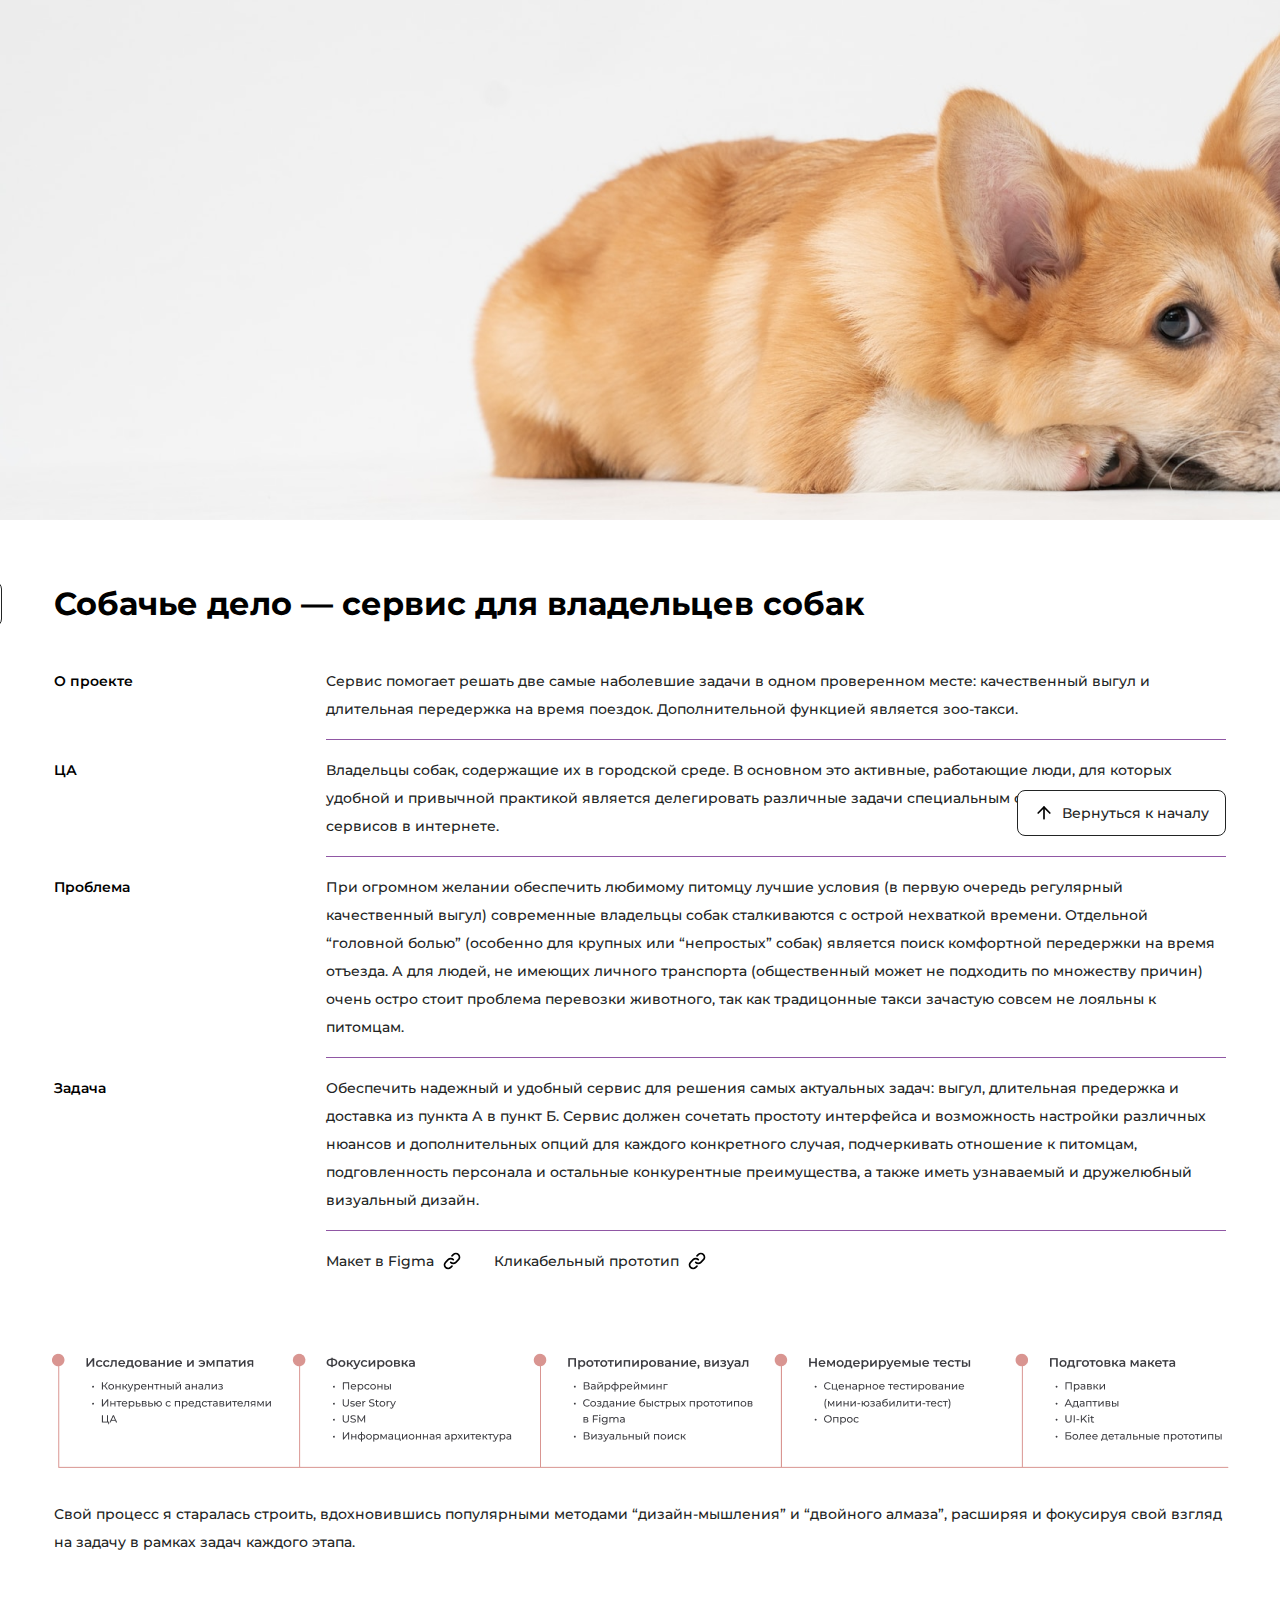
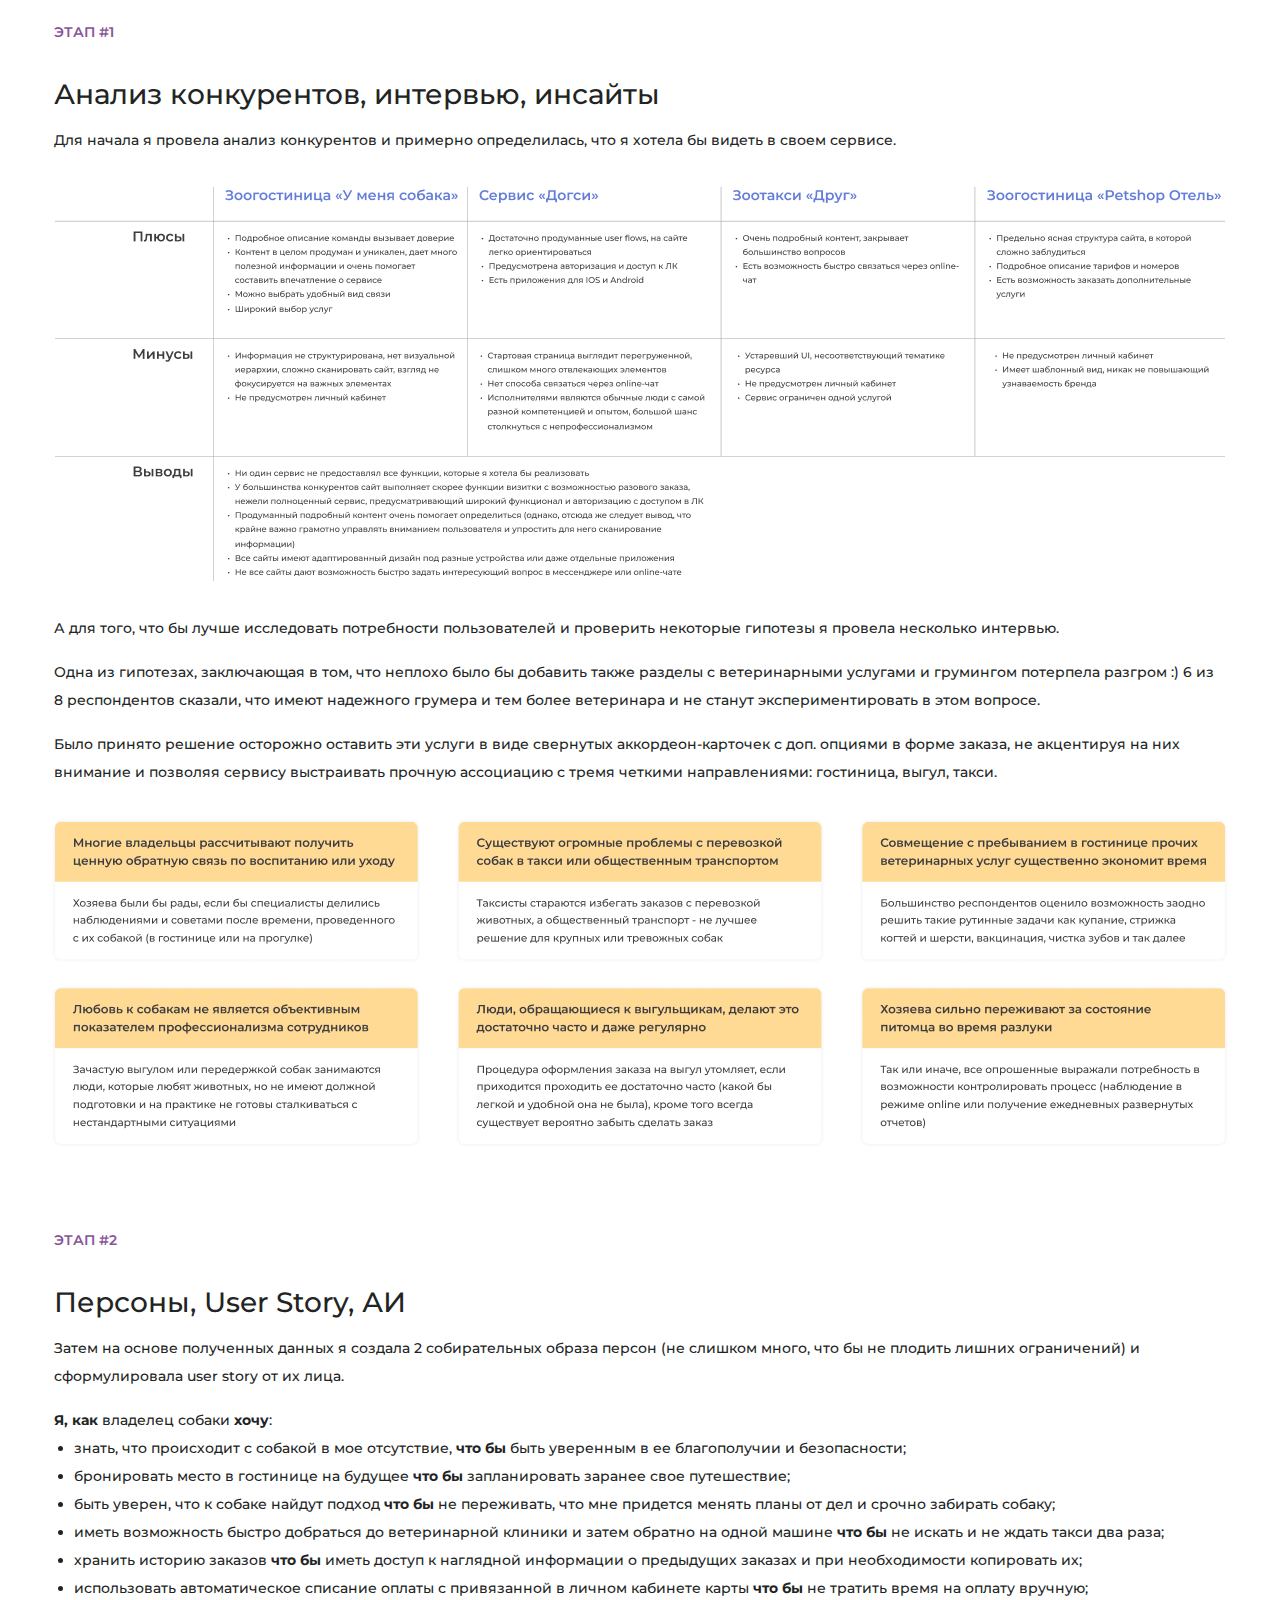
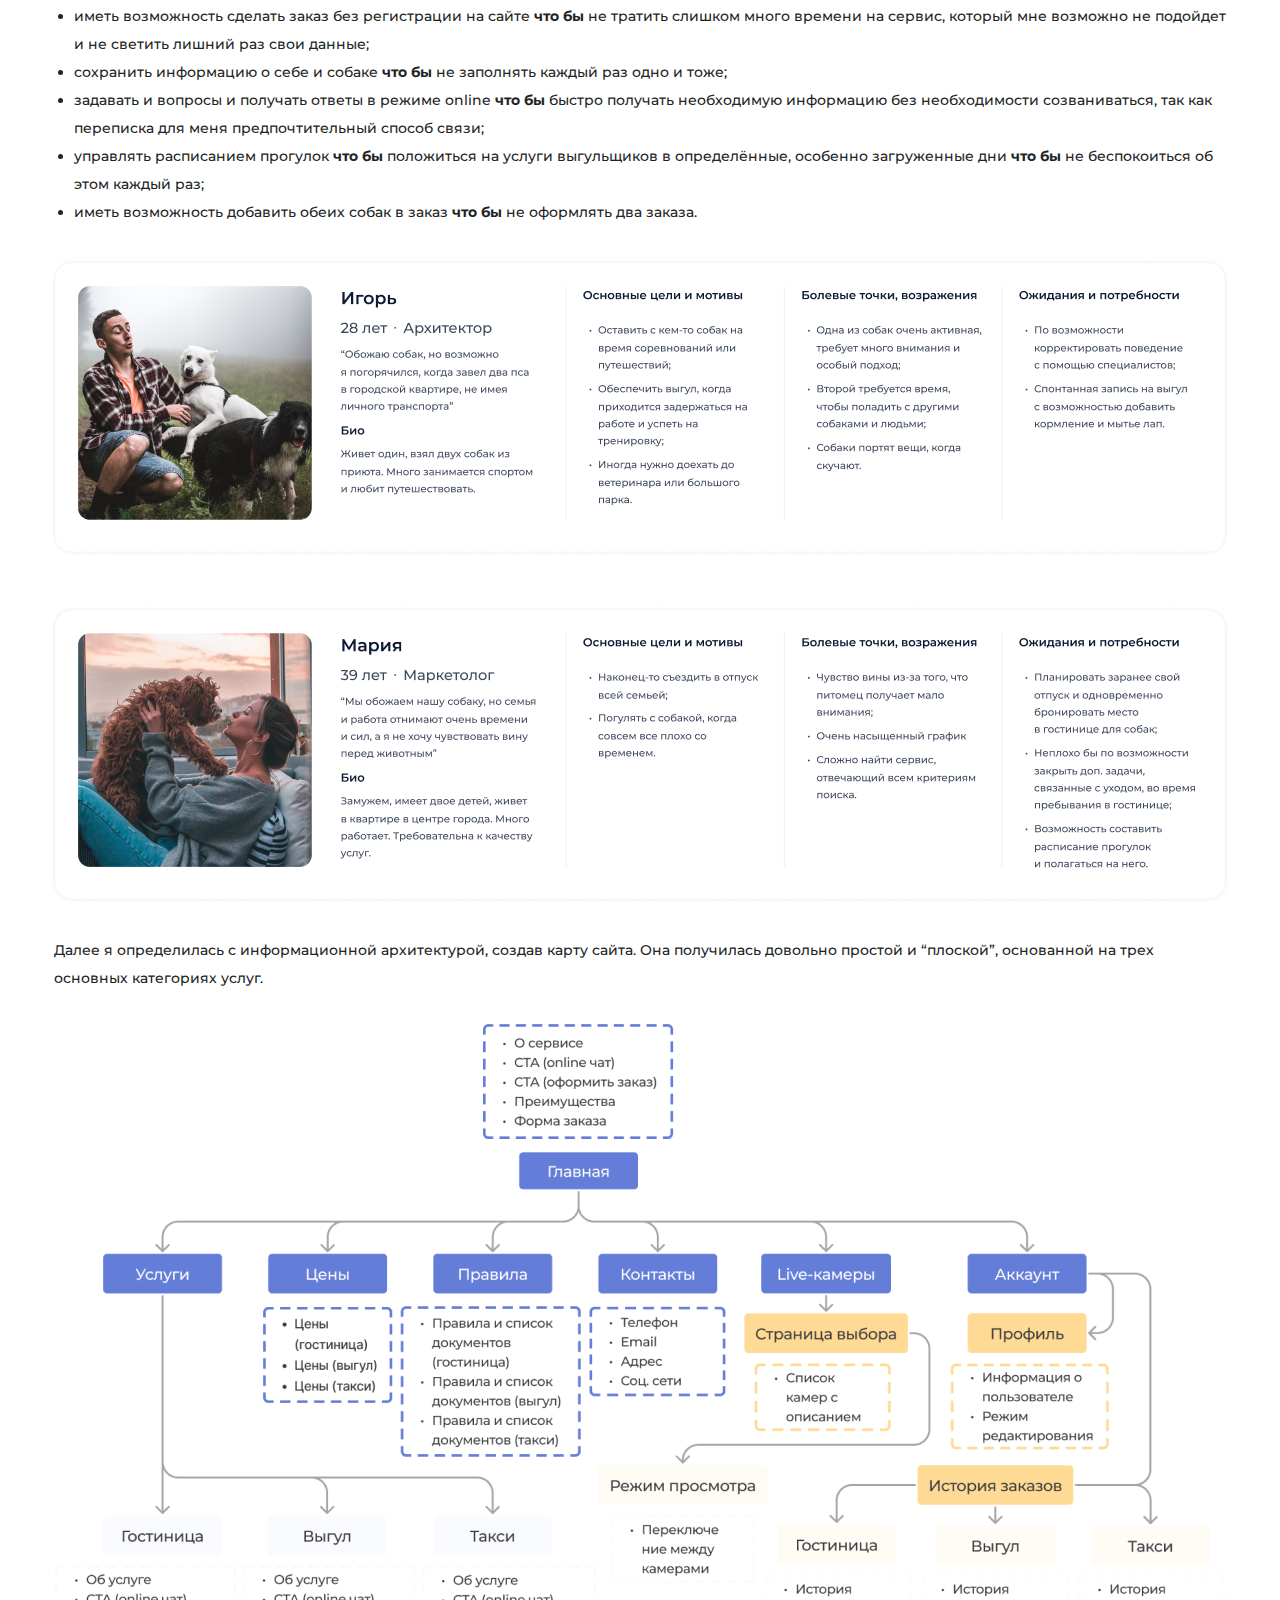
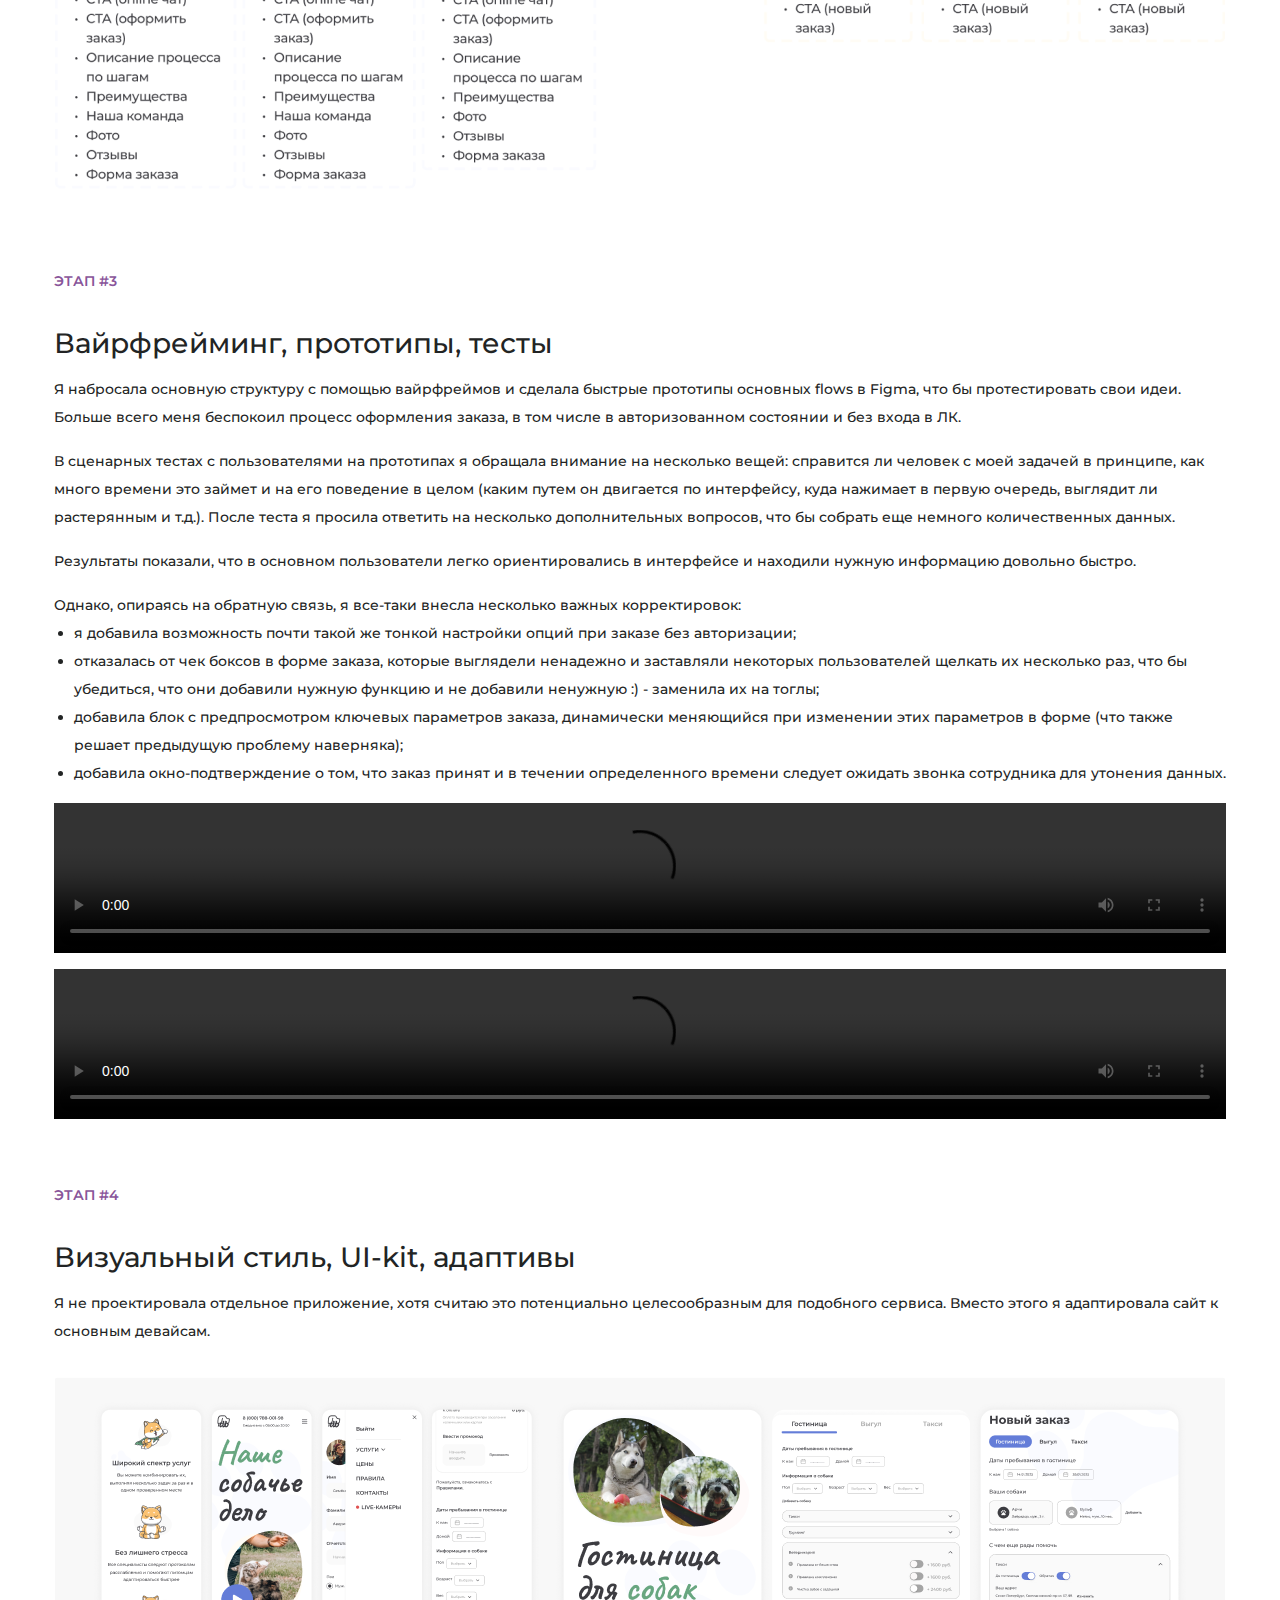
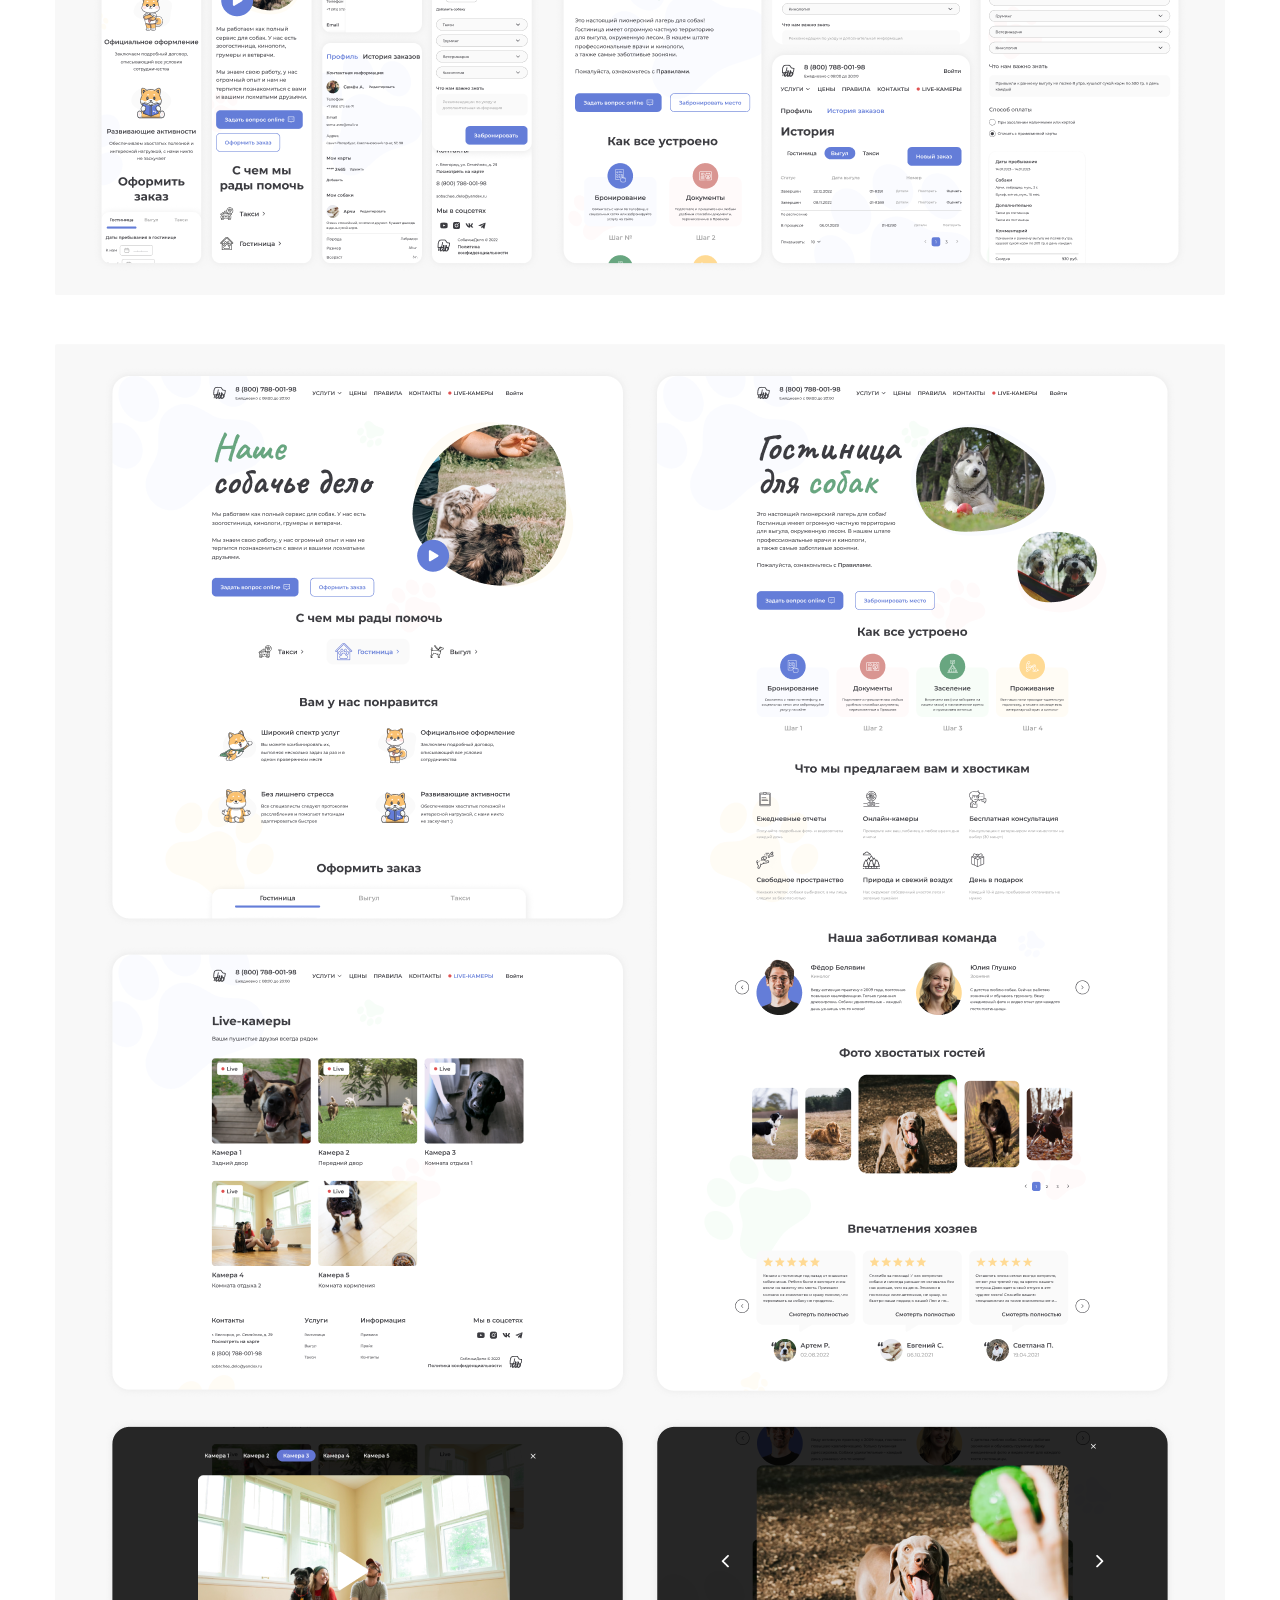
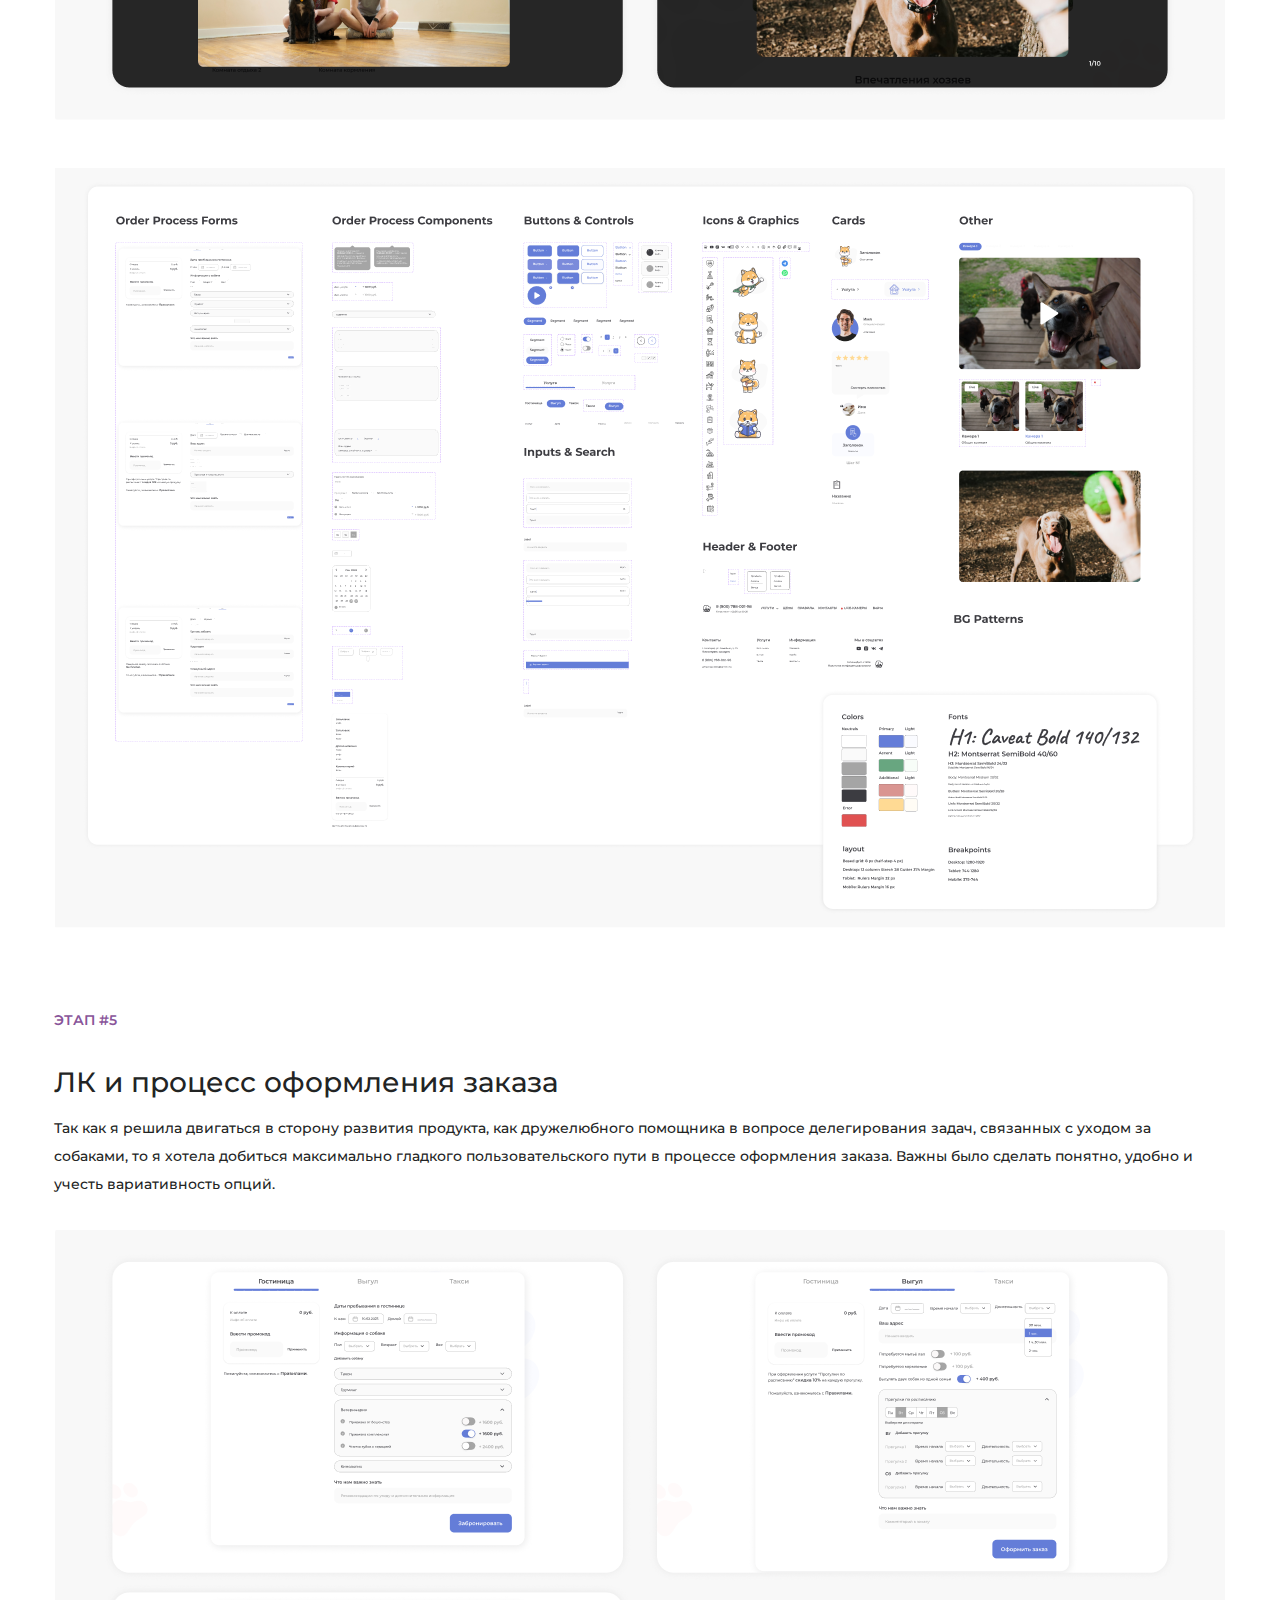
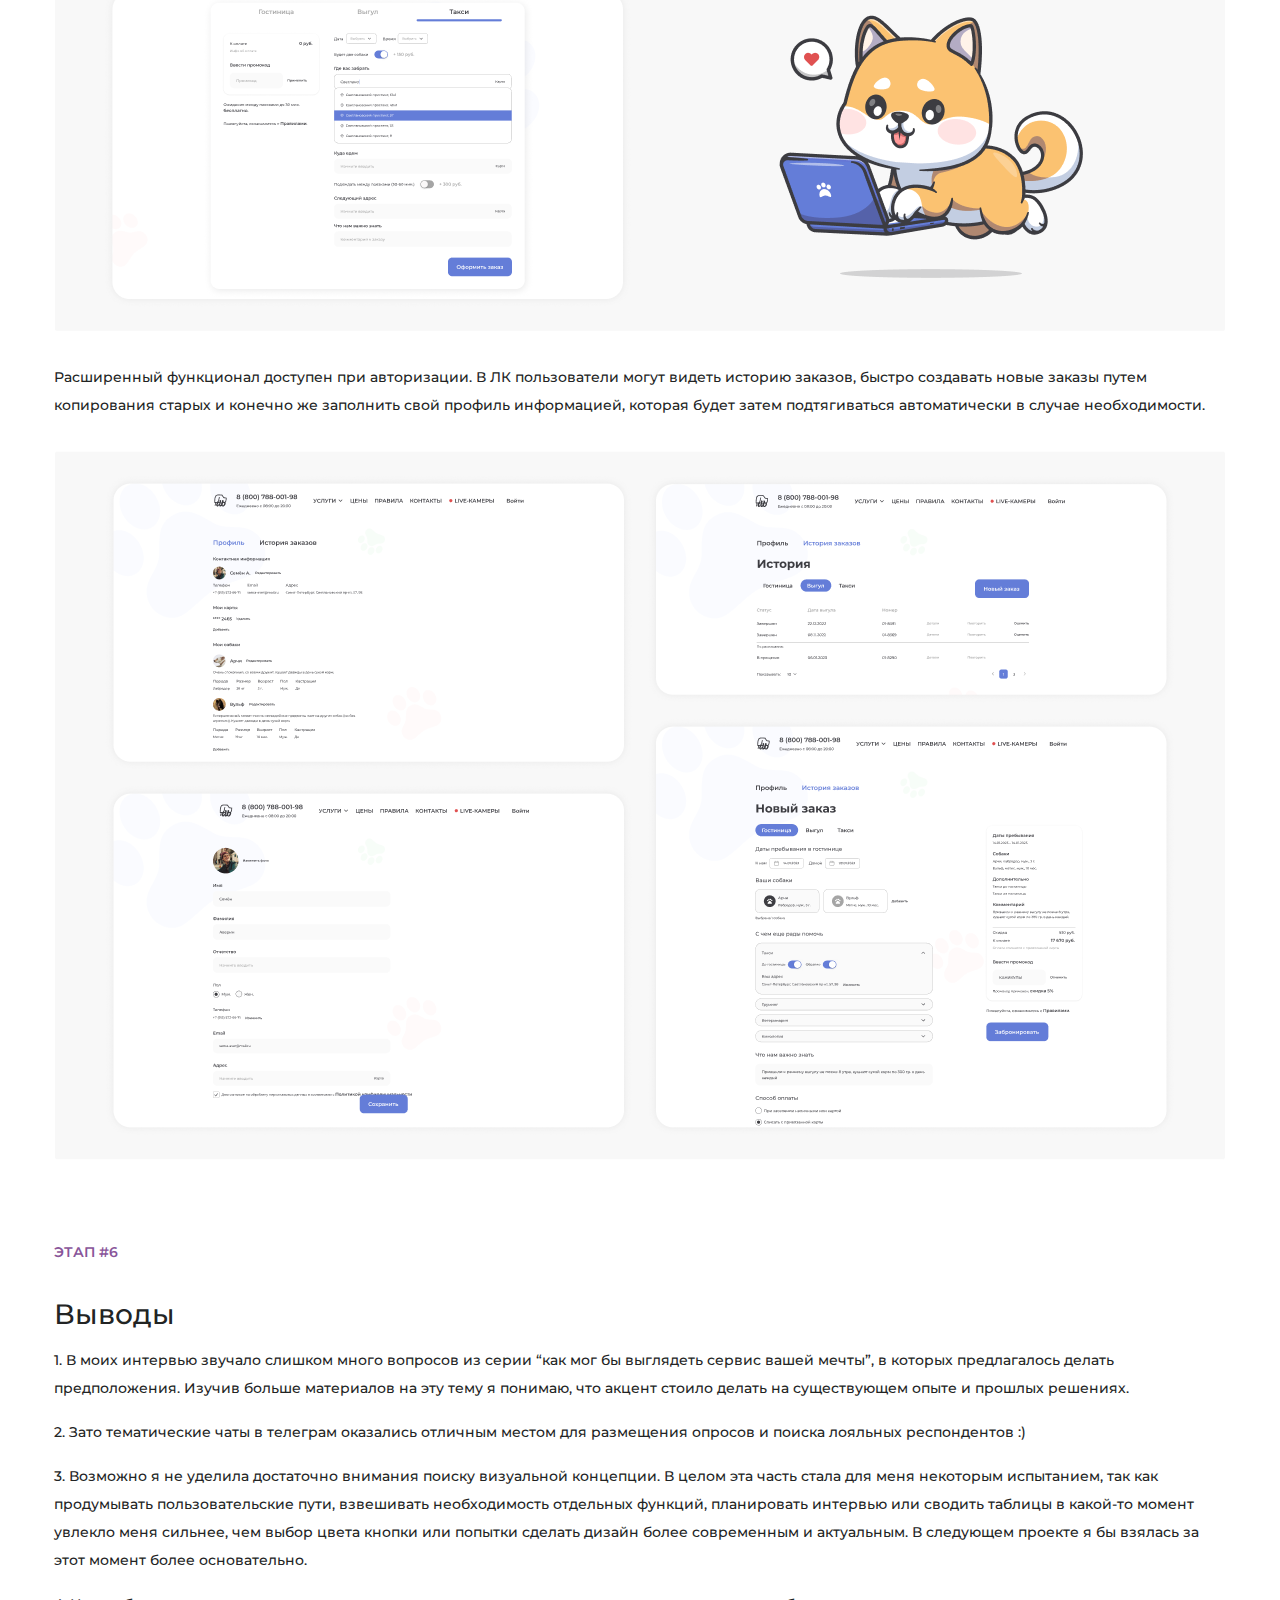
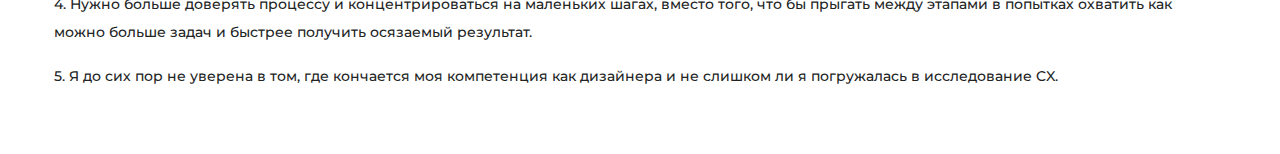
==== commit cd08bdce: "updated images" ====
--- a/projects/1/index.html
+++ b/projects/1/index.html
@@ -101,7 +101,7 @@
     <div class="steps">
         <div class="step">
             <img alt="slide" class="step-preview" src="../../assets/images/project-1-db/my-process.png">
-            <div class="step-preview-description secondary inner">Свой процесс я старалась строить, вдохновившись
+            <div class="small-text inner">Свой процесс я старалась строить, вдохновившись
                 популярными методами “дизайн-мышления” и “двойного алмаза”, расширяя и фокусируя свой взгляд на задачу в
                 рамках задач каждого этапа.
             </div>
@@ -134,10 +134,8 @@
             <h3 class="step-count accent inner">ЭТАП #2</h3>
             <h2 class="inner">Персоны, User Story, АИ</h2>
             <div class="small-text inner">Затем на основе полученных данных я создала 2 собирательных образа персон (не
-                слишком много, что бы не плодить лишних ограничений) и сформулировала user story от их лица, из которых
-                выстроила USM.
-            </div>
-
+                слишком много, что бы не плодить лишних ограничений) и сформулировала user story от их лица.
+            </div>
             <div class="list small-text inner">
                 <div class="list_header"><span class="small-text-bold">Я, как</span> владелец собаки <span
                         class="small-text-bold">хочу</span>:
@@ -182,8 +180,8 @@
                     </li>
                 </ul>
             </div>
-
-            <img alt="slide" class="step-preview" src="../../assets/images/project-1-db/persons-and-user-stories.png">
+            <img alt="slide" class="step-preview" src="../../assets/images/project-1-db/persona-1.png">
+            <img alt="slide" class="step-preview" src="../../assets/images/project-1-db/persona-2.png">
             <div class="small-text inner">Далее я определилась с информационной архитектурой, создав карту сайта. Она
                 получилась довольно простой и “плоской”, основанной на трех основных категориях услуг.
             </div>
--- a/projects/styles/style.css
+++ b/projects/styles/style.css
@@ -106,10 +106,7 @@
 }
 
 .step-preview {
-}
-
-.step-preview-description {
-    text-align: center;
+    margin: 16px 0; 
 }
 
 .final-text {
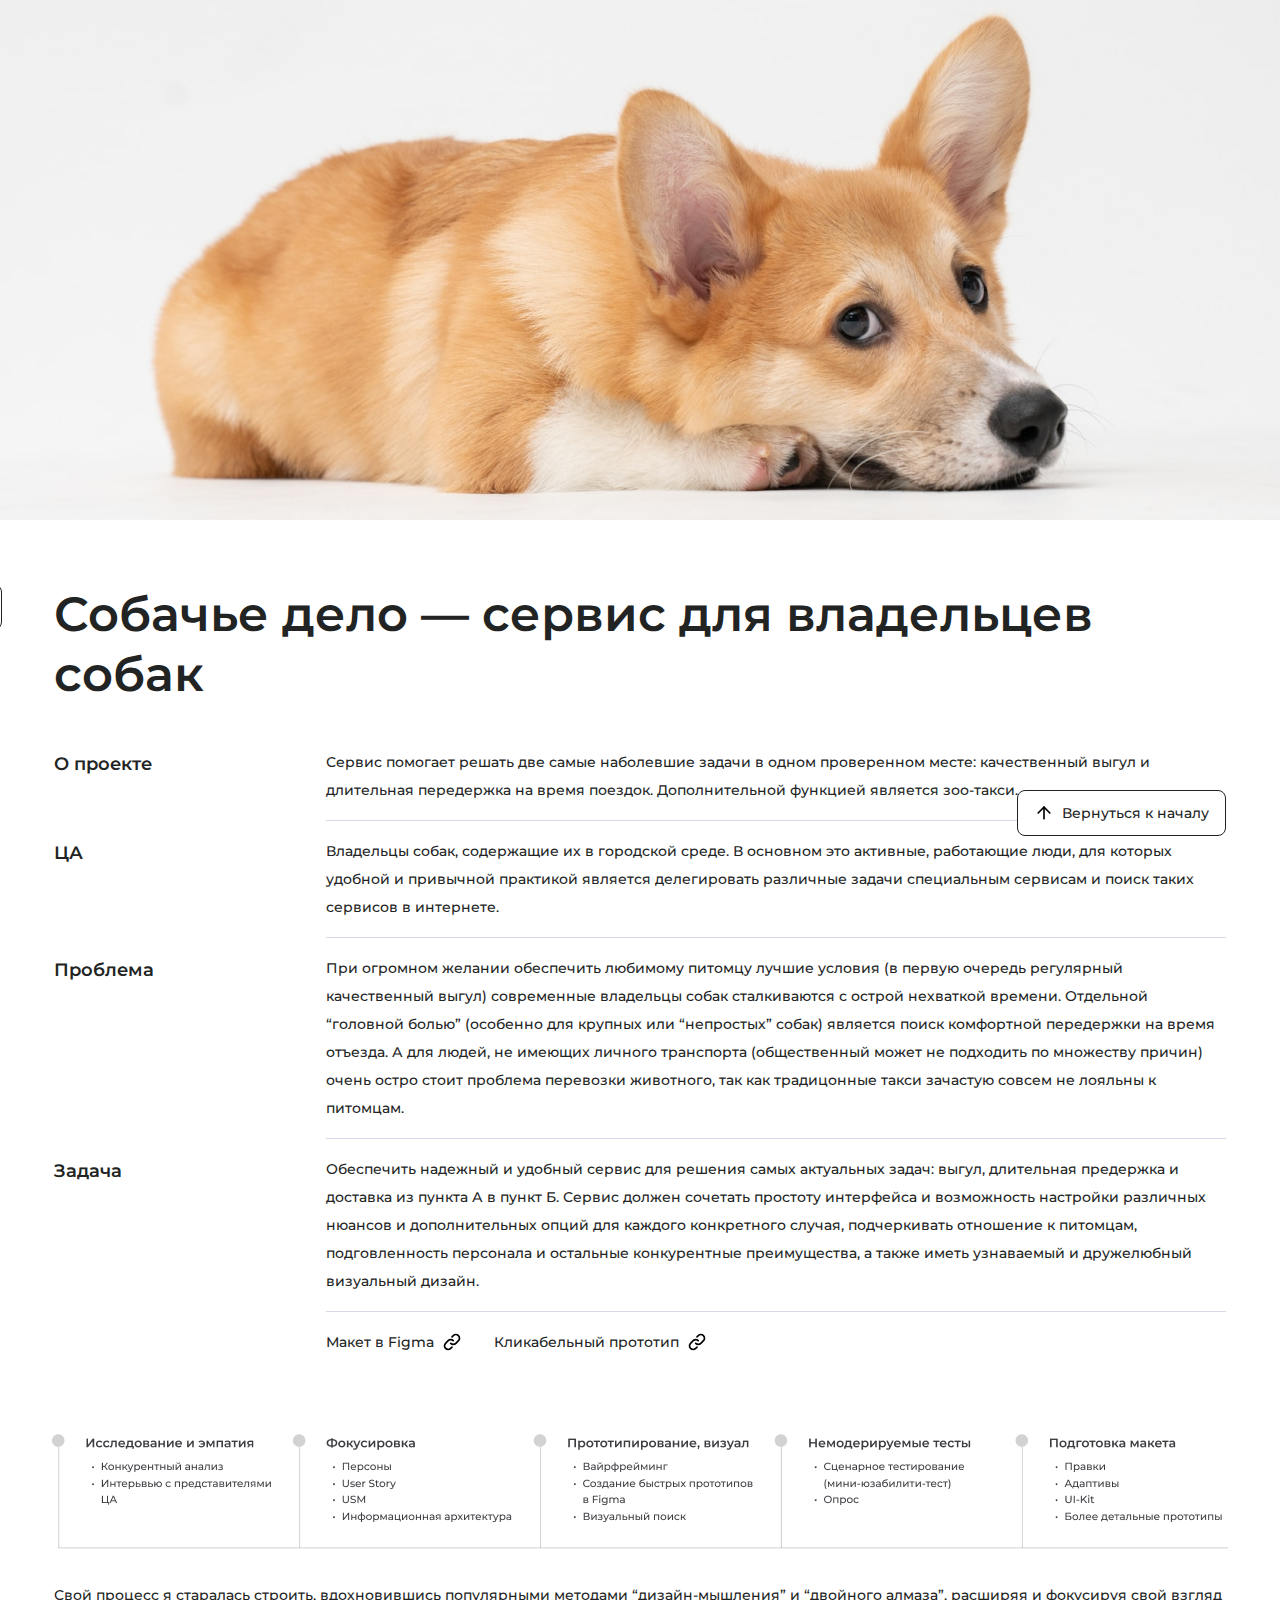
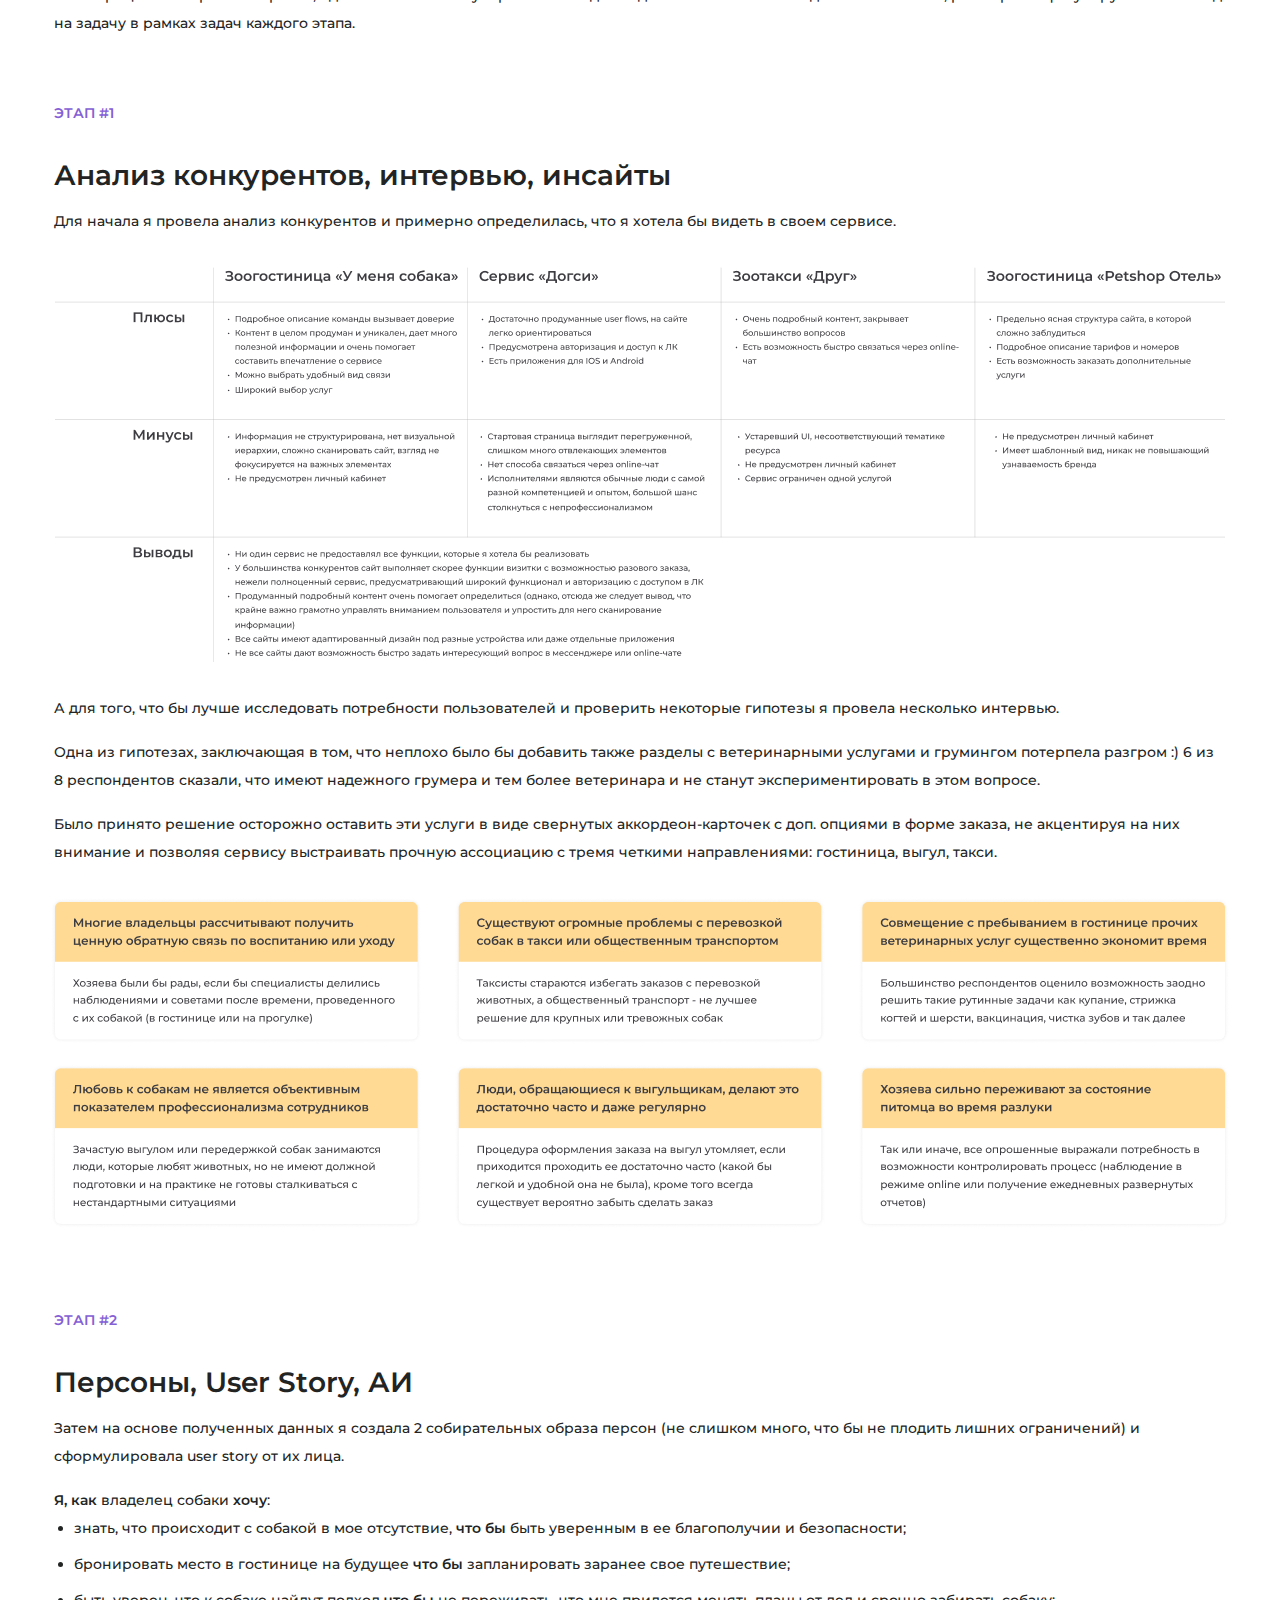
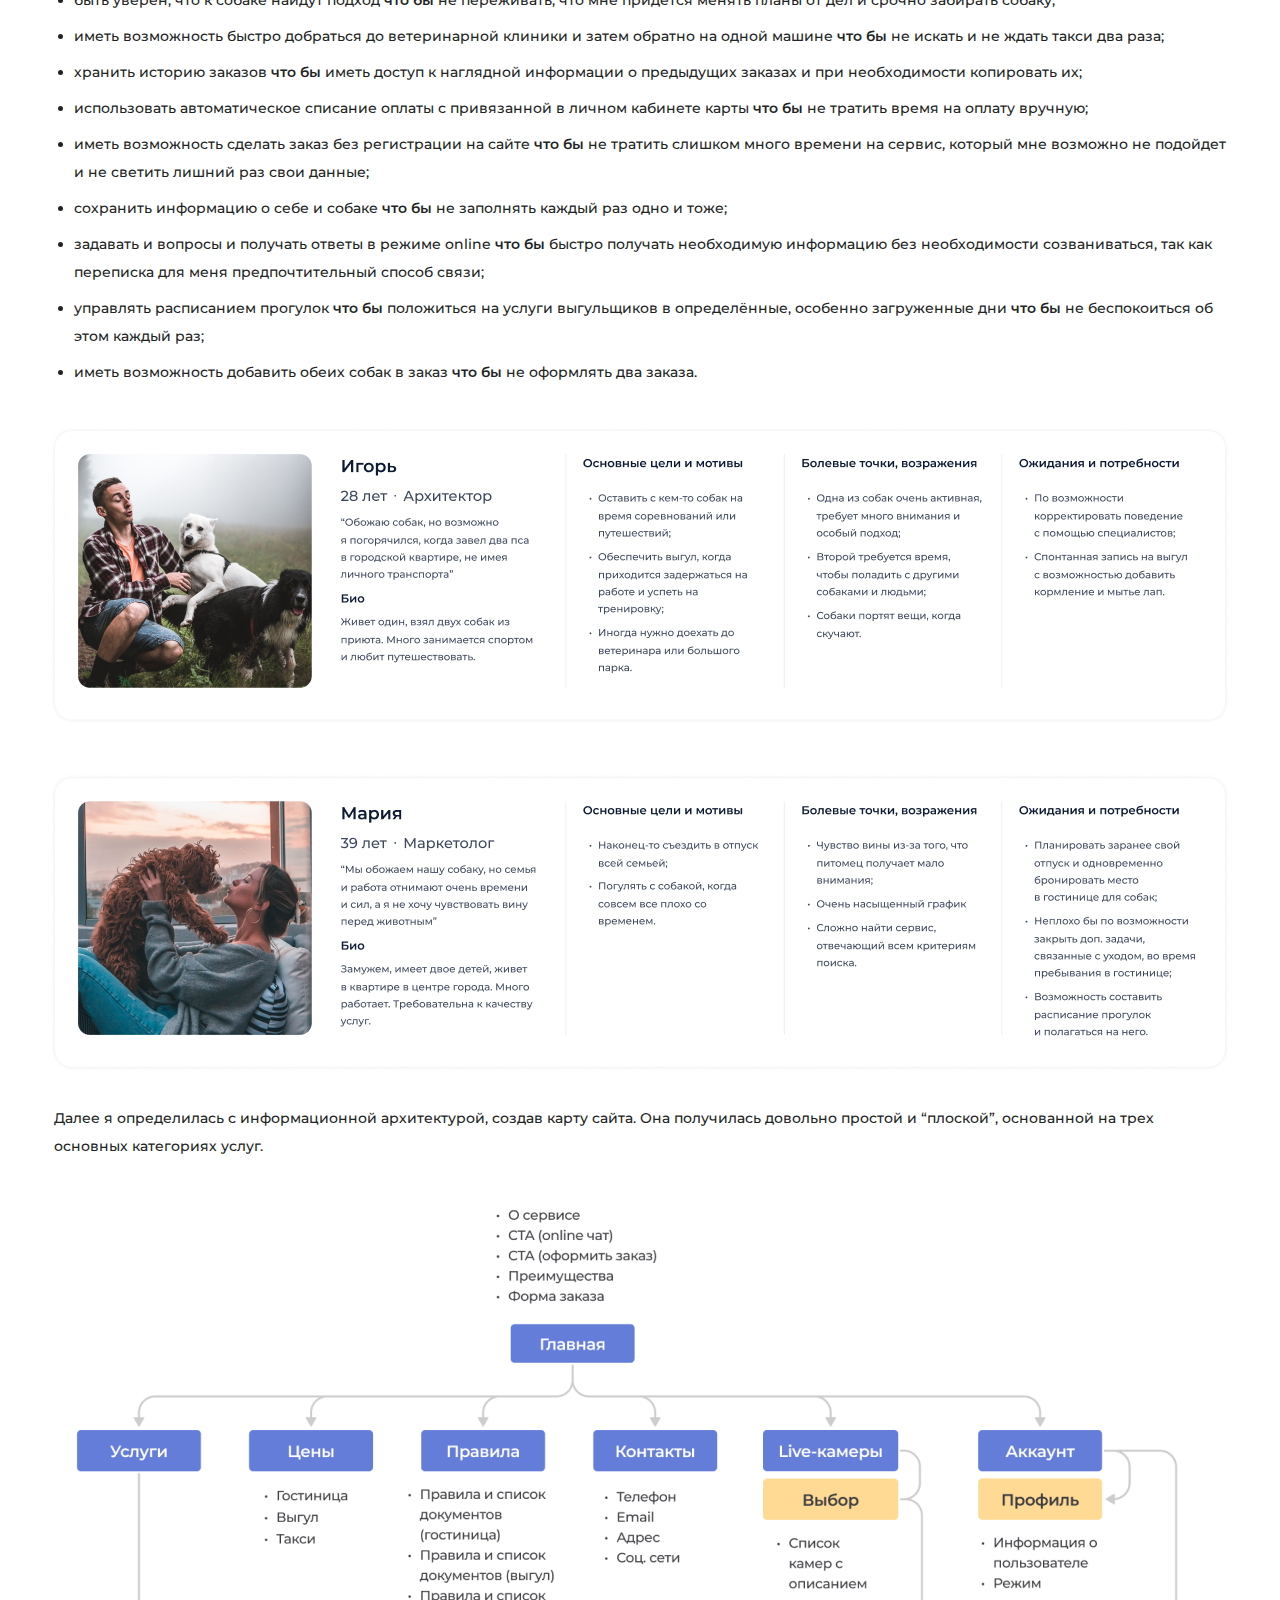
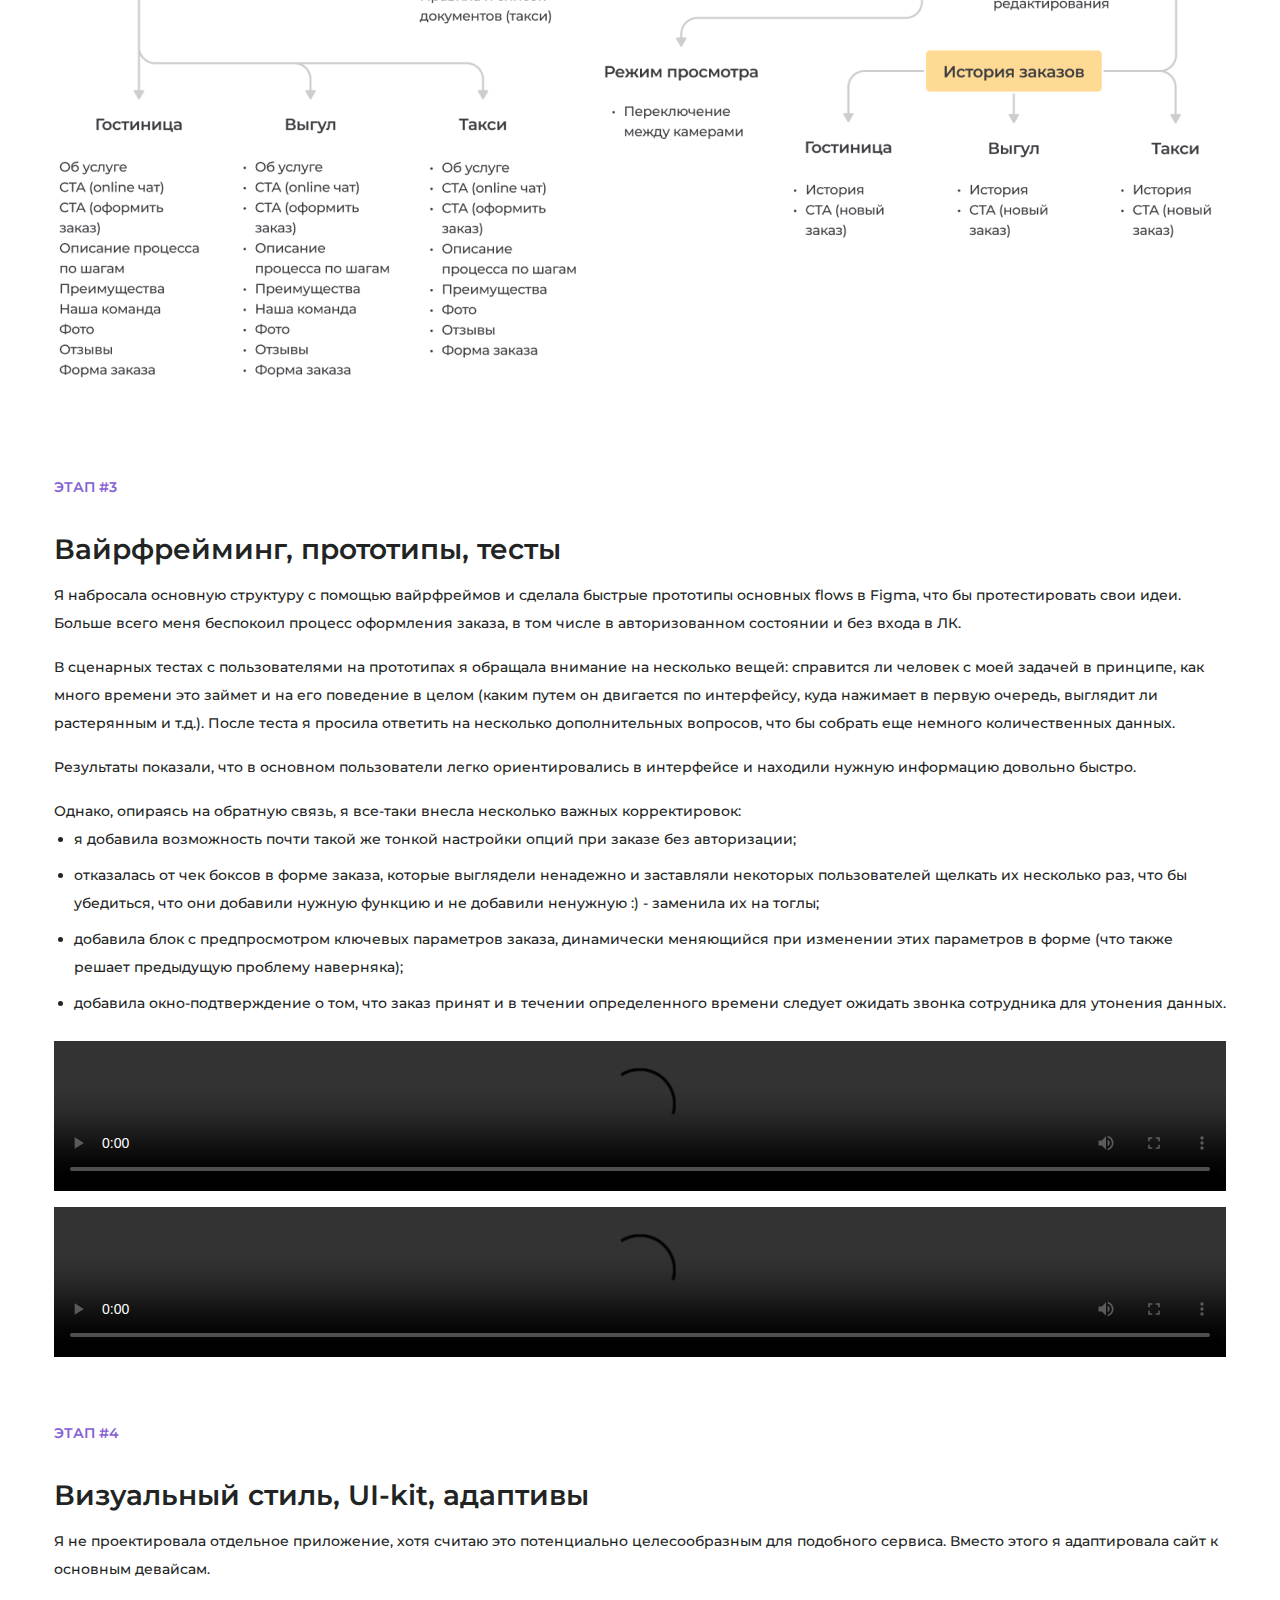
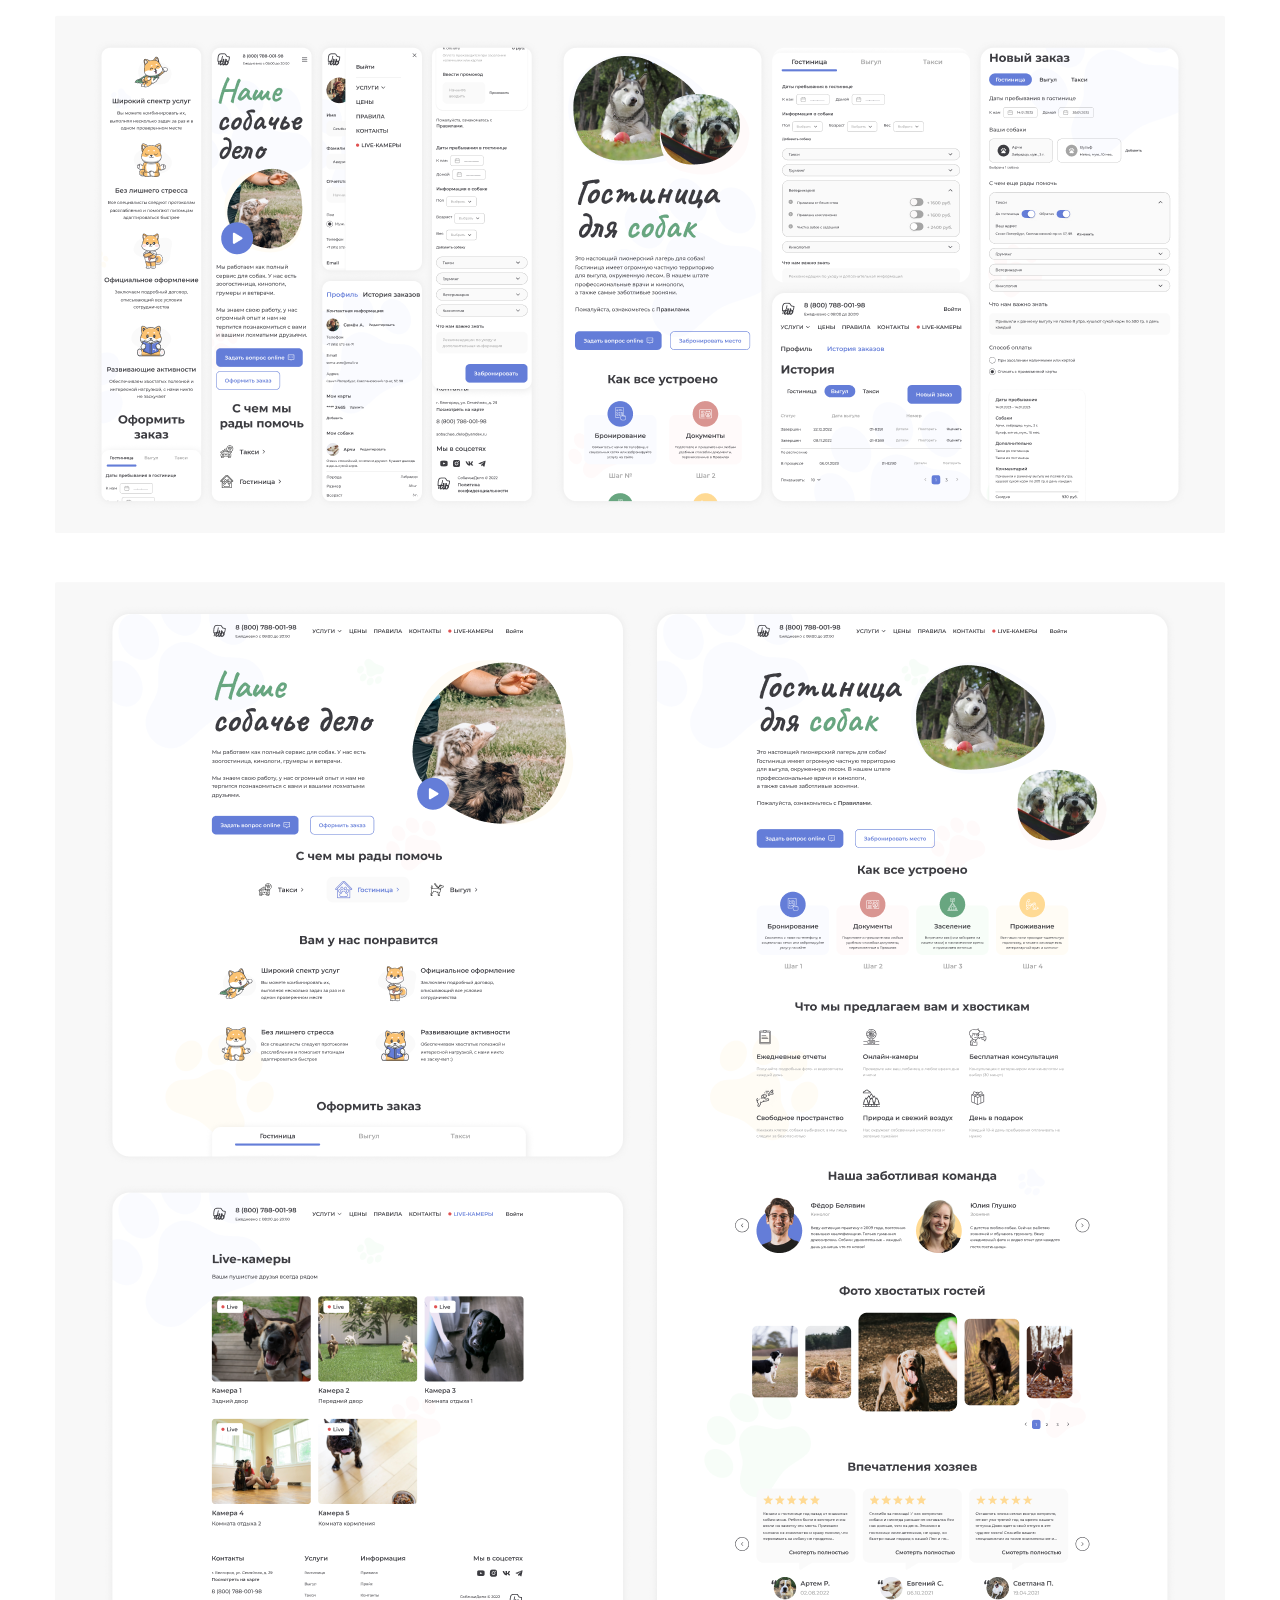
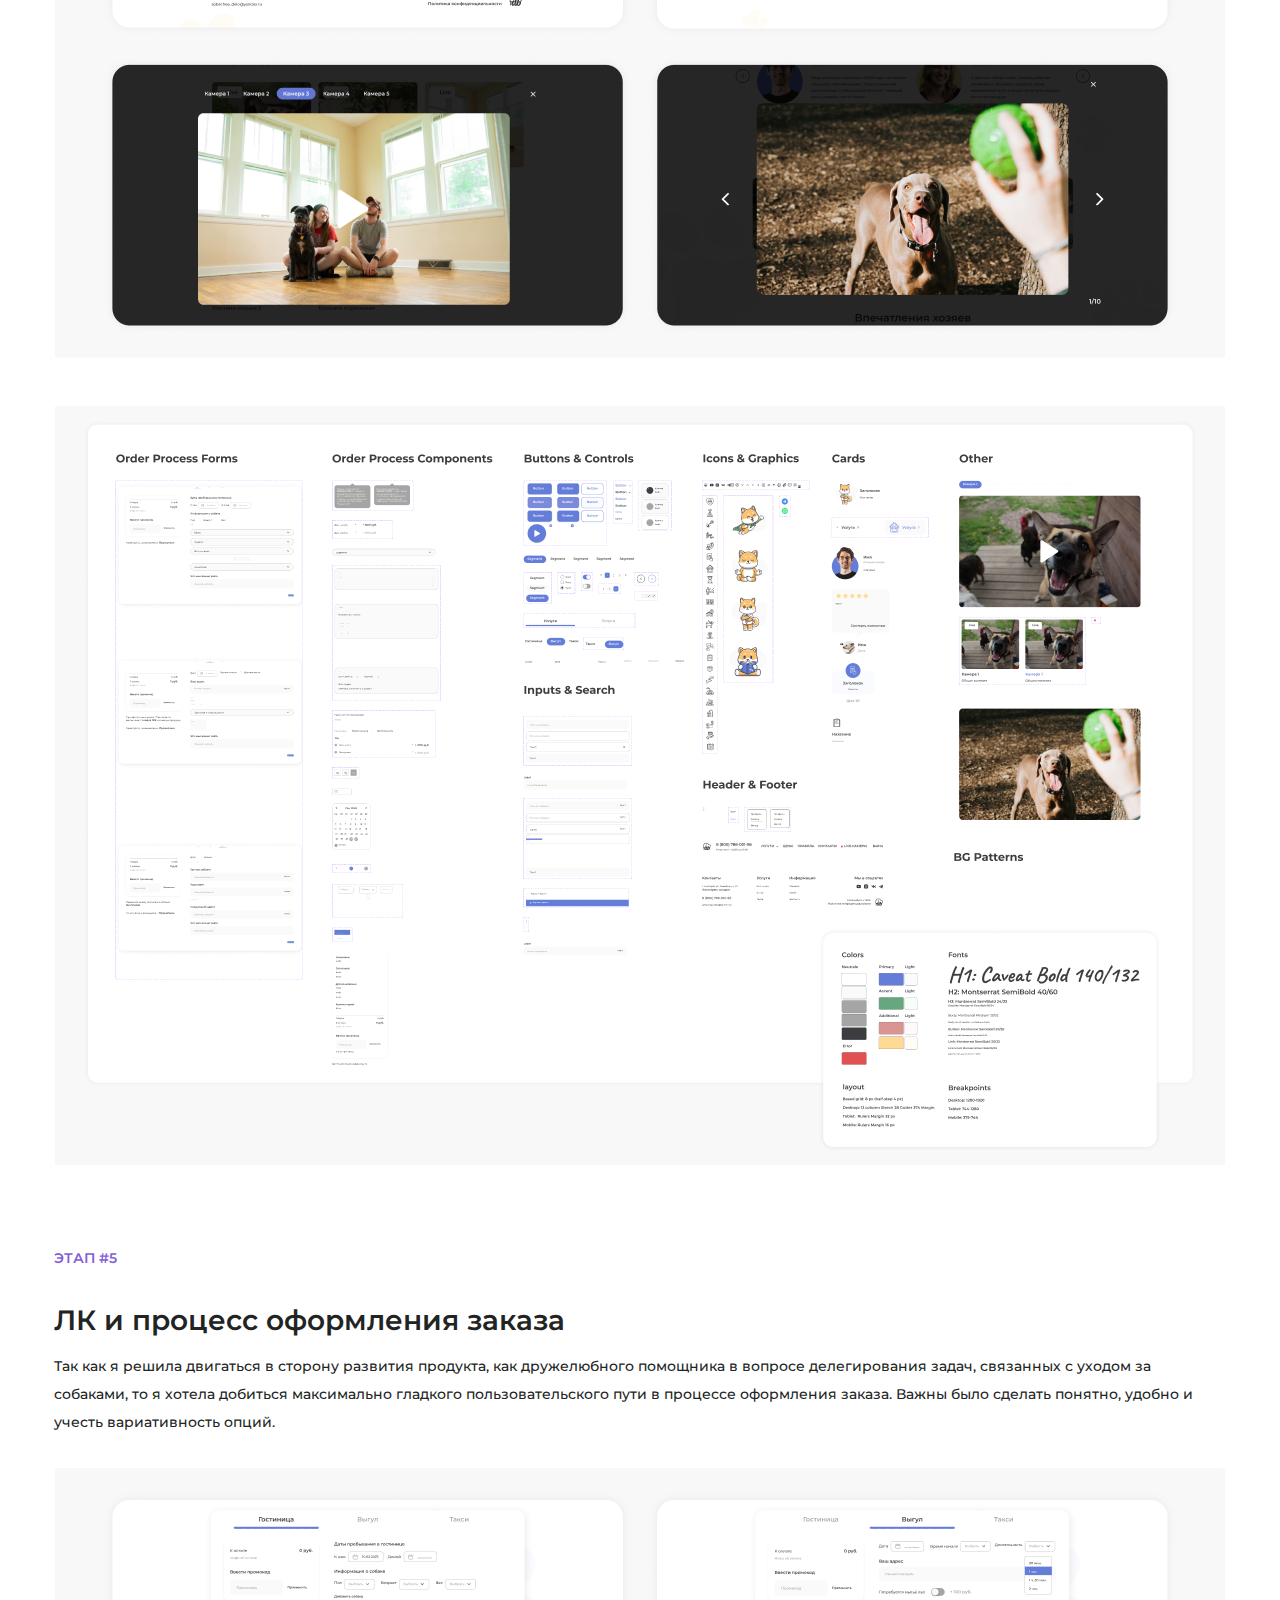
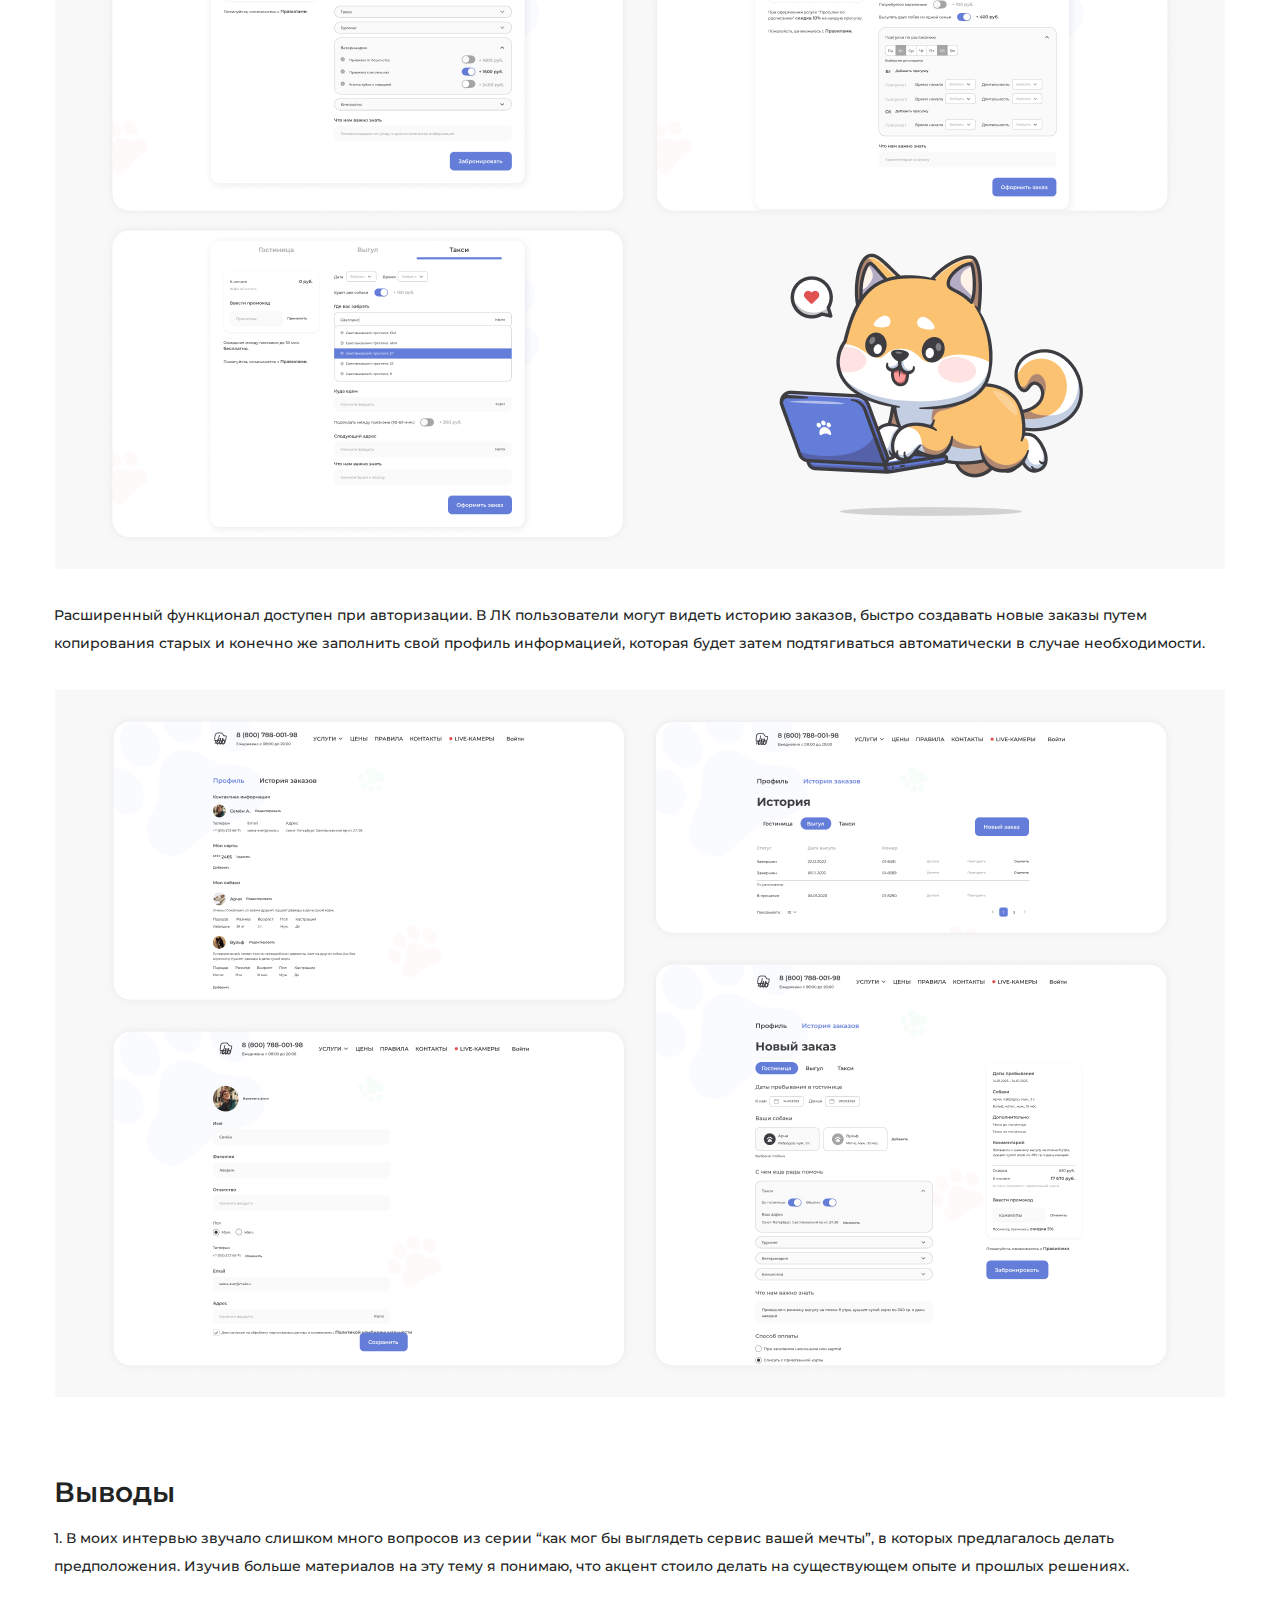
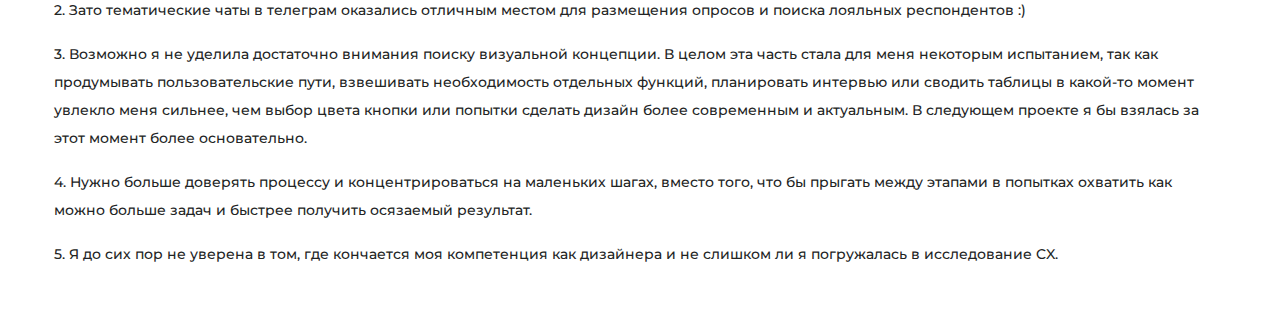
==== commit ed371d4f: "General" ====
--- a/projects/1/index.html
+++ b/projects/1/index.html
@@ -32,21 +32,21 @@
     </div>
     <div class="description-table inner">
         <div class="description-table_item">
-            <h3 class="description-table_item-title">О проекте</h3>
+            <h3 class="description-table_item-title normal-text-bold">О проекте</h3>
             <div class="description-table_item-text small-text">Сервис помогает решать две самые наболевшие задачи в
                 одном проверенном месте: качественный выгул и длительная передержка на время поездок. Дополнительной
                 функцией является зоо-такси.
             </div>
         </div>
         <div class="description-table_item">
-            <h3 class="description-table_item-title">ЦА</h3>
+            <h3 class="description-table_item-title normal-text-bold">ЦА</h3>
             <div class="description-table_item-text small-text">Владельцы собак, содержащие их в городской среде. В
                 основном это активные, работающие люди, для которых удобной и привычной практикой является делегировать
                 различные задачи специальным сервисам и поиск таких сервисов в интернете.
             </div>
         </div>
         <div class="description-table_item">
-            <h3 class="description-table_item-title">Проблема</h3>
+            <h3 class="description-table_item-title normal-text-bold">Проблема</h3>
             <div class="description-table_item-text small-text">При огромном желании обеспечить любимому питомцу лучшие
                 условия (в первую очередь регулярный качественный выгул) современные владельцы собак сталкиваются с
                 острой нехваткой времени. Отдельной “головной болью” (особенно для крупных или “непростых” собак)
@@ -56,7 +56,7 @@
             </div>
         </div>
         <div class="description-table_item">
-            <h3 class="description-table_item-title">Задача</h3>
+            <h3 class="description-table_item-title normal-text-bold">Задача</h3>
             <div class="description-table_item-text small-text">Обеспечить надежный и удобный сервис для решения самых
                 актуальных задач: выгул, длительная предержка и доставка из пункта А в пункт Б. Сервис должен сочетать
                 простоту интерфейса и возможность настройки различных нюансов и дополнительных опций для каждого
@@ -108,8 +108,8 @@
         </div>
 
         <div class="step">
-            <h3 class="step-count accent inner">ЭТАП #1</h3>
-            <h2 class="inner">Анализ конкурентов, интервью, инсайты</h2>
+            <h3 class="step-count accent inner small-text-bold">ЭТАП #1</h3>
+            <h2 class="inner h3">Анализ конкурентов, интервью, инсайты</h2>
             <div class="small-text inner">Для начала я провела анализ конкурентов и примерно определилась, что я хотела
                 бы видеть в своем сервисе.
             </div>
@@ -131,12 +131,12 @@
         </div>
 
         <div class="step">
-            <h3 class="step-count accent inner">ЭТАП #2</h3>
-            <h2 class="inner">Персоны, User Story, АИ</h2>
+            <h3 class="step-count accent inner small-text-bold">ЭТАП #2</h3>
+            <h2 class="inner h3">Персоны, User Story, АИ</h2>
             <div class="small-text inner">Затем на основе полученных данных я создала 2 собирательных образа персон (не
                 слишком много, что бы не плодить лишних ограничений) и сформулировала user story от их лица.
             </div>
-            <div class="list small-text inner">
+            <div class="list-bottom small-text inner">
                 <div class="list_header"><span class="small-text-bold">Я, как</span> владелец собаки <span
                         class="small-text-bold">хочу</span>:
                 </div>
@@ -189,8 +189,8 @@
         </div>
 
         <div class="step">
-            <h3 class="step-count accent inner">ЭТАП #3</h3>
-            <h2 class="inner">Вайрфрейминг, прототипы, тесты</h2>
+            <h3 class="step-count accent inner small-text-bold">ЭТАП #3</h3>
+            <h2 class="inner h3">Вайрфрейминг, прототипы, тесты</h2>
             <div class="small-text inner">Я набросала основную структуру с помощью вайрфреймов и сделала быстрые
                 прототипы основных flows в Figma, что бы протестировать свои идеи. Больше всего меня беспокоил процесс
                 оформления заказа, в том числе в авторизованном состоянии и без входа в ЛК.
@@ -204,7 +204,7 @@
             <div class="small-text inner">Результаты показали, что в основном пользователи легко ориентировались в
                 интерфейсе и находили нужную информацию довольно быстро.
             </div>
-            <div class="list small-text inner">
+            <div class="list-bottom small-text inner">
                 <div class="list_header">Однако, опираясь на обратную связь, я все-таки внесла несколько важных
                     корректировок:
                 </div>
@@ -230,8 +230,8 @@
         </div>
 
         <div class="step">
-            <h3 class="step-count accent inner">ЭТАП #4</h3>
-            <h2 class="inner">Визуальный стиль, UI-kit, адаптивы </h2>
+            <h3 class="step-count accent inner small-text-bold">ЭТАП #4</h3>
+            <h2 class="inner h3">Визуальный стиль, UI-kit, адаптивы </h2>
             <div class="small-text inner">Я не проектировала отдельное приложение, хотя считаю это потенциально
                 целесообразным для подобного сервиса. Вместо этого я адаптировала сайт к основным девайсам.
             </div>
@@ -241,8 +241,8 @@
         </div>
 
         <div class="step">
-            <h3 class="step-count accent inner">ЭТАП #5</h3>
-            <h2 class="inner">ЛК и процесс оформления заказа </h2>
+            <h3 class="step-count accent inner small-text-bold">ЭТАП #5</h3>
+            <h2 class="inner h3">ЛК и процесс оформления заказа </h2>
             <div class="small-text inner">Так как я решила двигаться в сторону развития продукта, как дружелюбного
                 помощника в вопросе делегирования задач, связанных с уходом за собаками, то я хотела добиться
                 максимально гладкого пользовательского пути в процессе оформления заказа. Важны было сделать
@@ -258,8 +258,7 @@
         </div>
 
         <div class="step">
-            <h3 class="step-count accent inner">ЭТАП #6</h3>
-            <h2 class="inner">Выводы</h2>
+            <h2 class="inner h3">Выводы</h2>
             <div class="small-text inner">1. В моих интервью звучало слишком много вопросов из серии “как мог бы
                 выглядеть сервис вашей мечты”, в которых предлагалось делать предположения. Изучив больше материалов
                 на эту тему я понимаю, что акцент стоило делать на существующем опыте и прошлых решениях.
--- a/projects/styles/style.css
+++ b/projects/styles/style.css
@@ -2,15 +2,23 @@
     height: 520px;
     width: 100%;
     box-shadow: 0 0 4px rgba(0, 0, 0, 0.12);
-    background-size: cover;
+
 }
 
 .project-1-background {
     background: url("../../assets/images/project-1-db/top-cover.png") no-repeat;
+    background-size: cover;
+    background-position: center;
 }
 
 .project-2-background {
     background: url("../../assets/images/project-2-music-app/top-cover.png") no-repeat;
+    background-size: cover;
+    background-position: center;
+}
+
+.project-3-background {
+    background: url("../../assets/images/project-3-bank-app/top-caver-2.png") no-repeat;
 }
 
 .main {
@@ -28,7 +36,7 @@
 
 .main_title-wrapper {
     display: flex;
-    align-items: center;
+    align-items: top;
     position: relative;
     margin-bottom: 44px;
 }
@@ -54,8 +62,11 @@
 }
 
 .description-table_item-text {
-    border-bottom: 1px solid #9057A4;
+    border-bottom: 1px solid #DCD6EA;
     padding-bottom: 16px;
+    display: flex;
+    flex-direction: column;
+    gap: 16px;
     flex: 1;
 }
 
@@ -106,7 +117,7 @@
 }
 
 .step-preview {
-    margin: 16px 0; 
+    margin: 16px 0;
 }
 
 .final-text {
